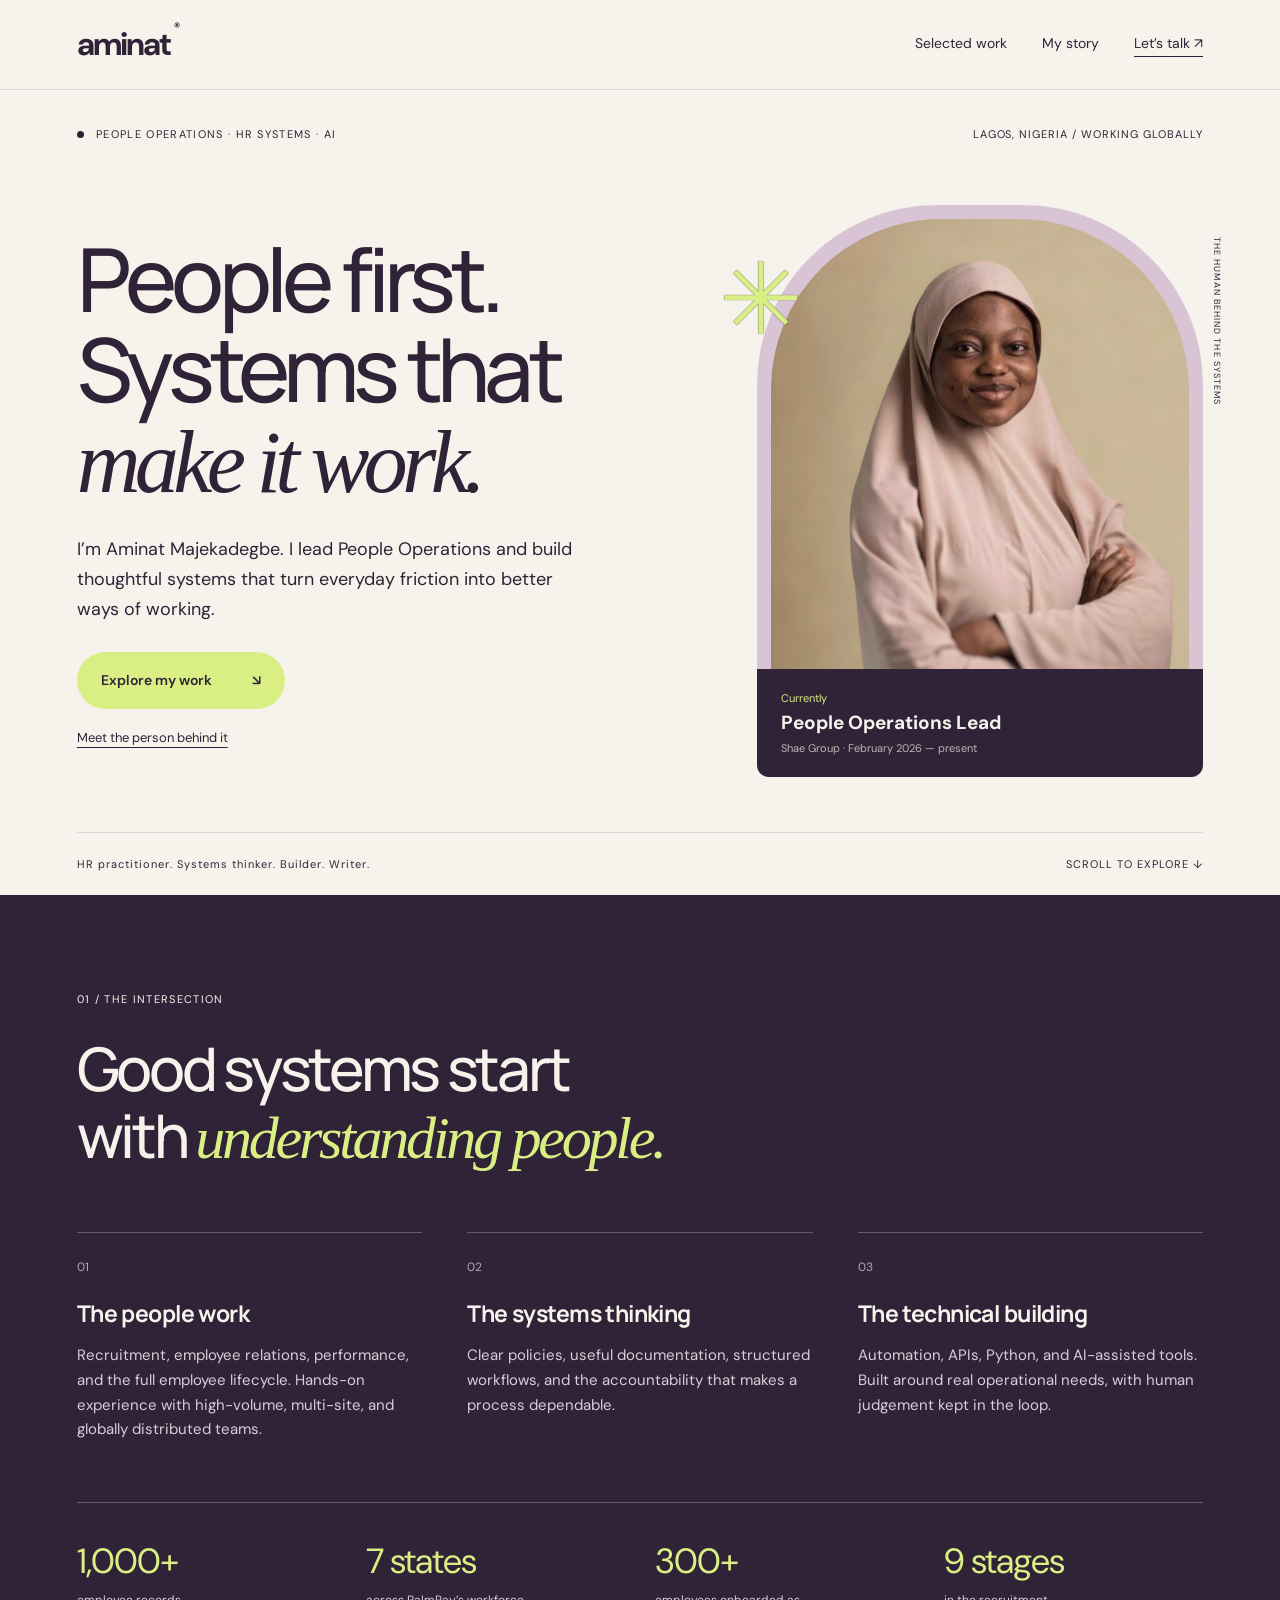
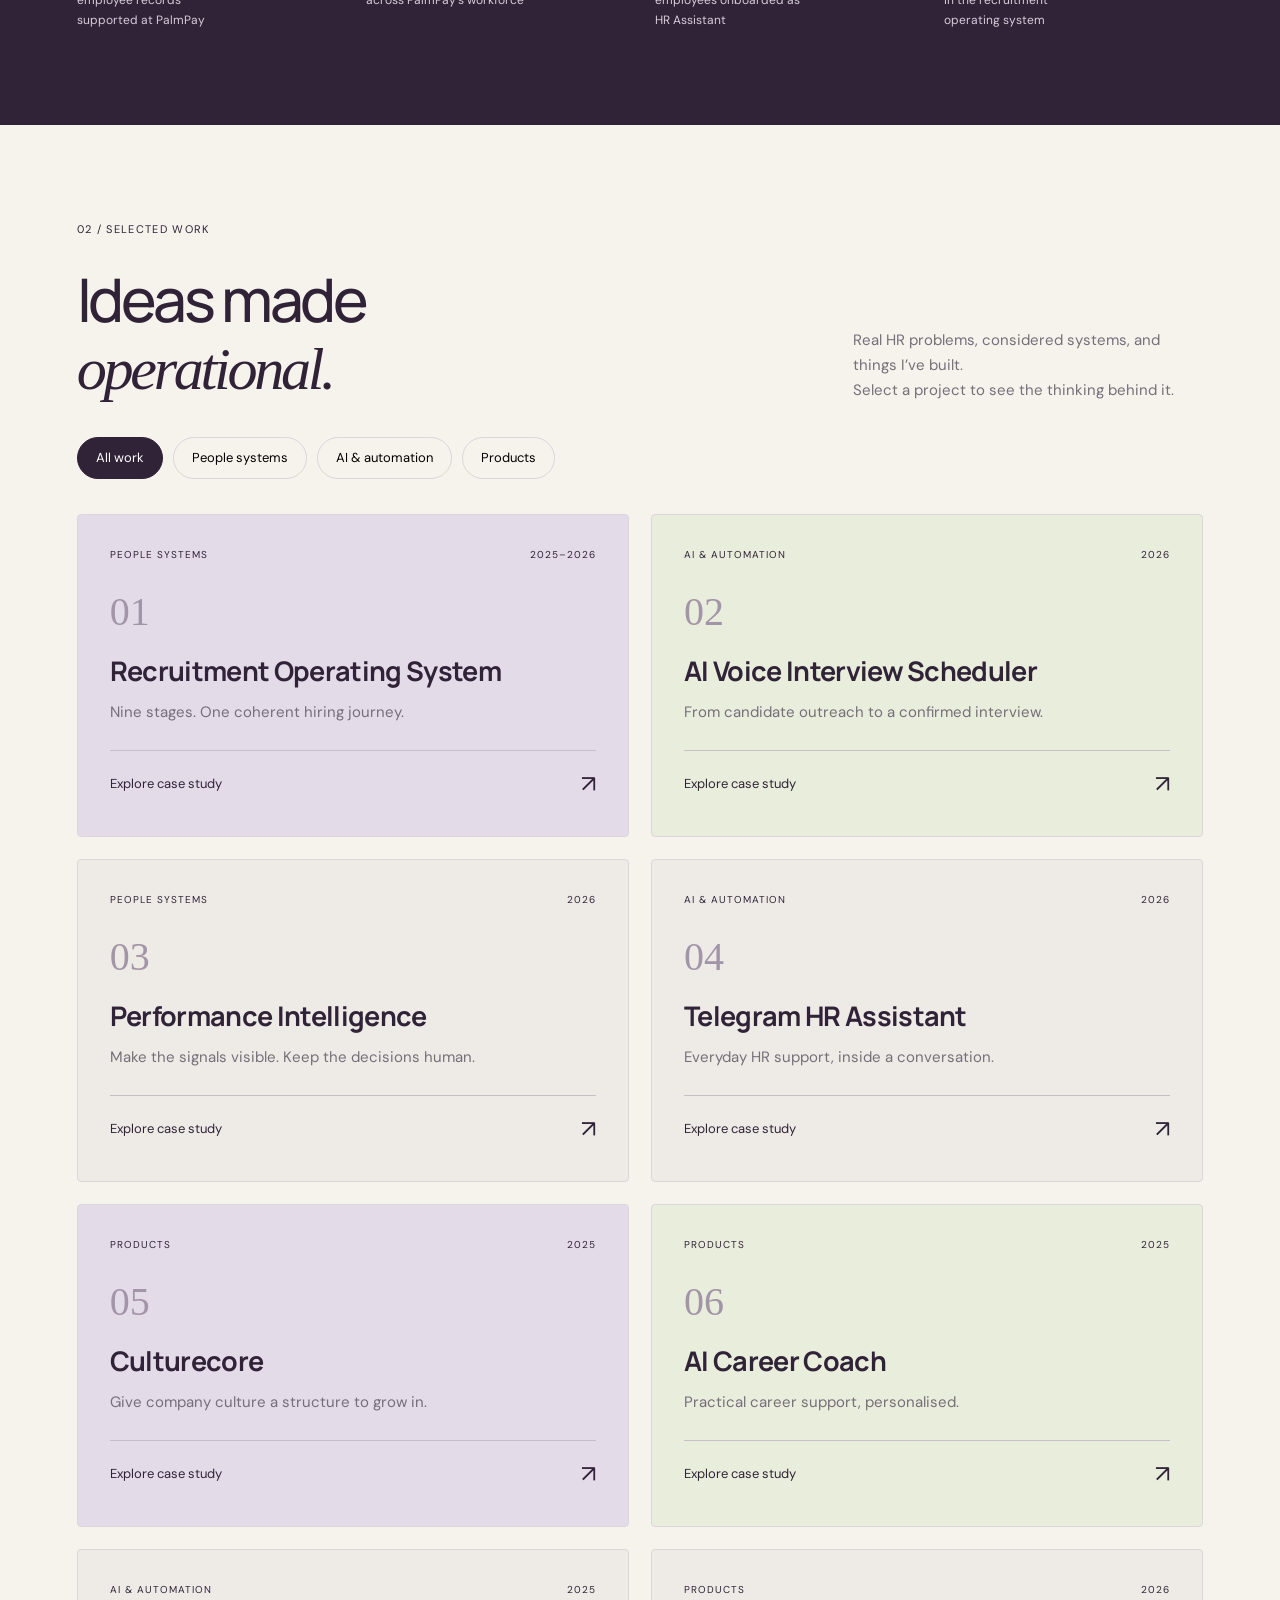
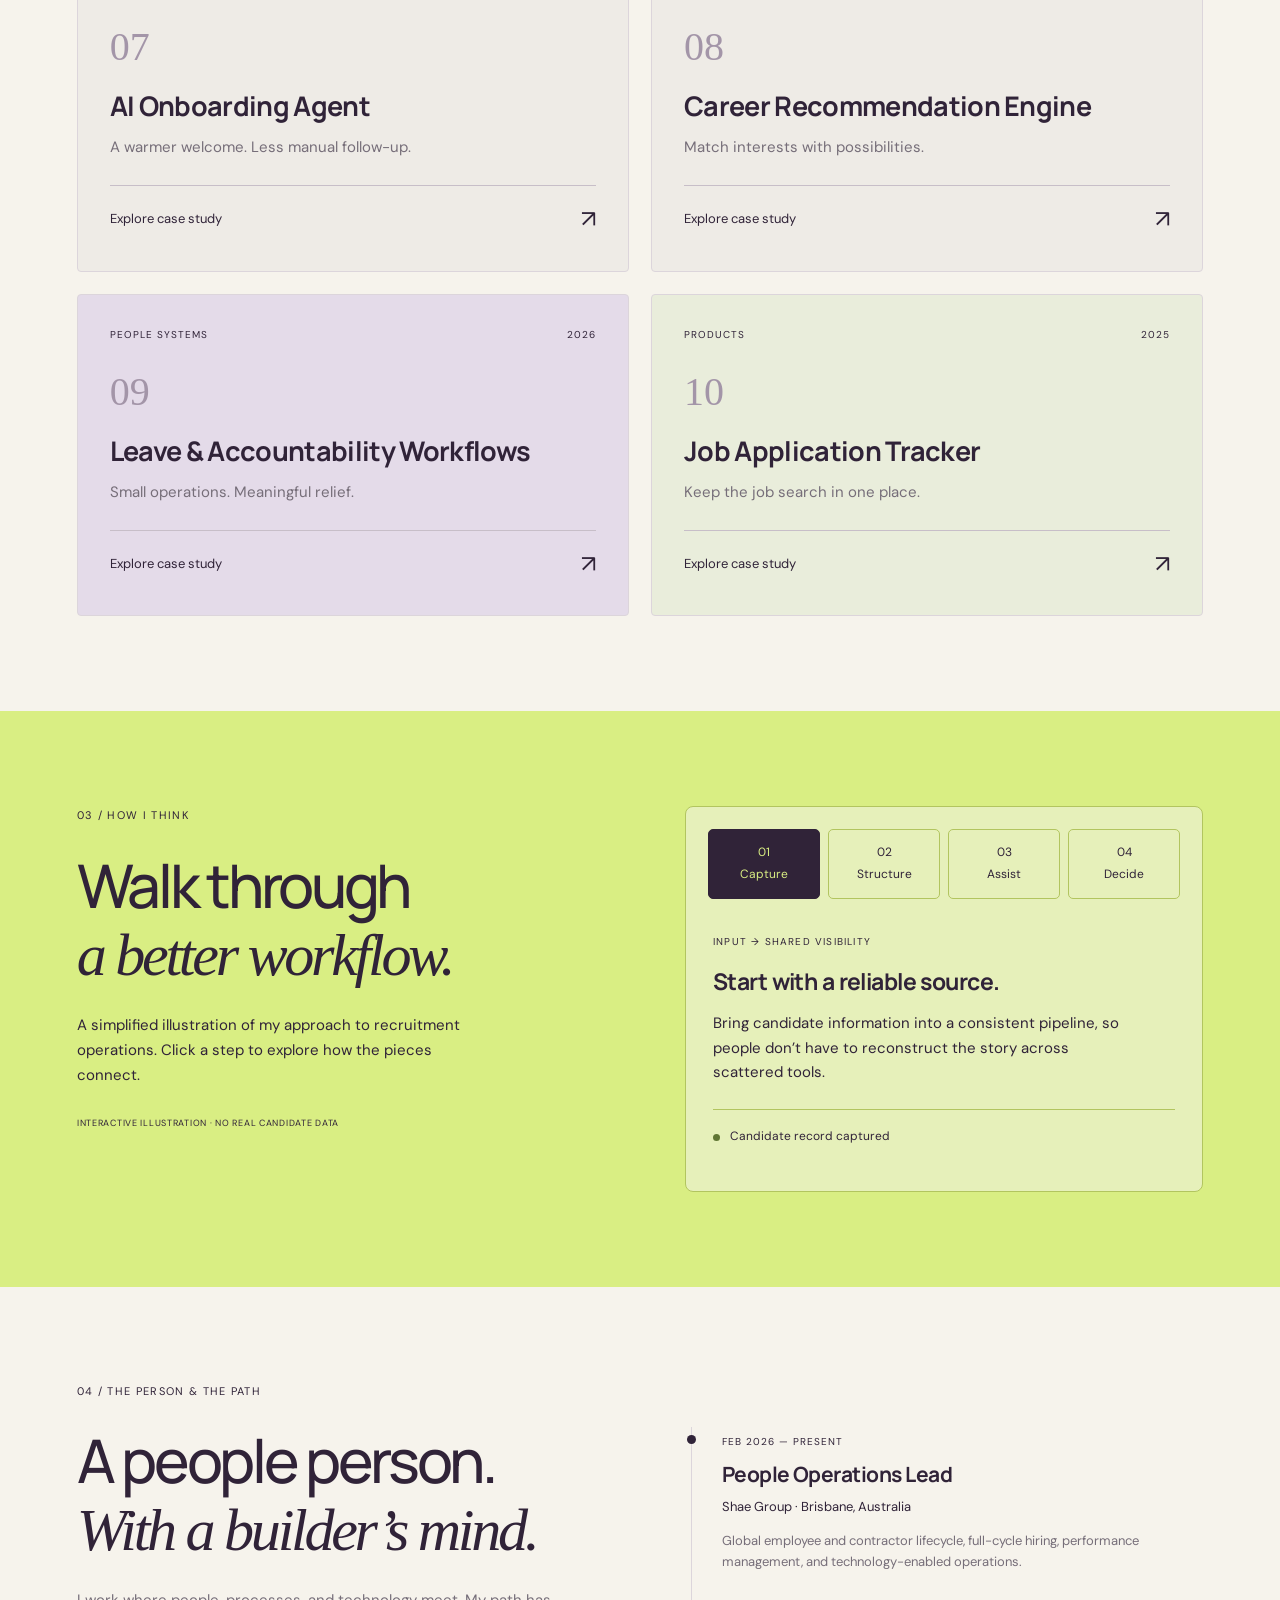
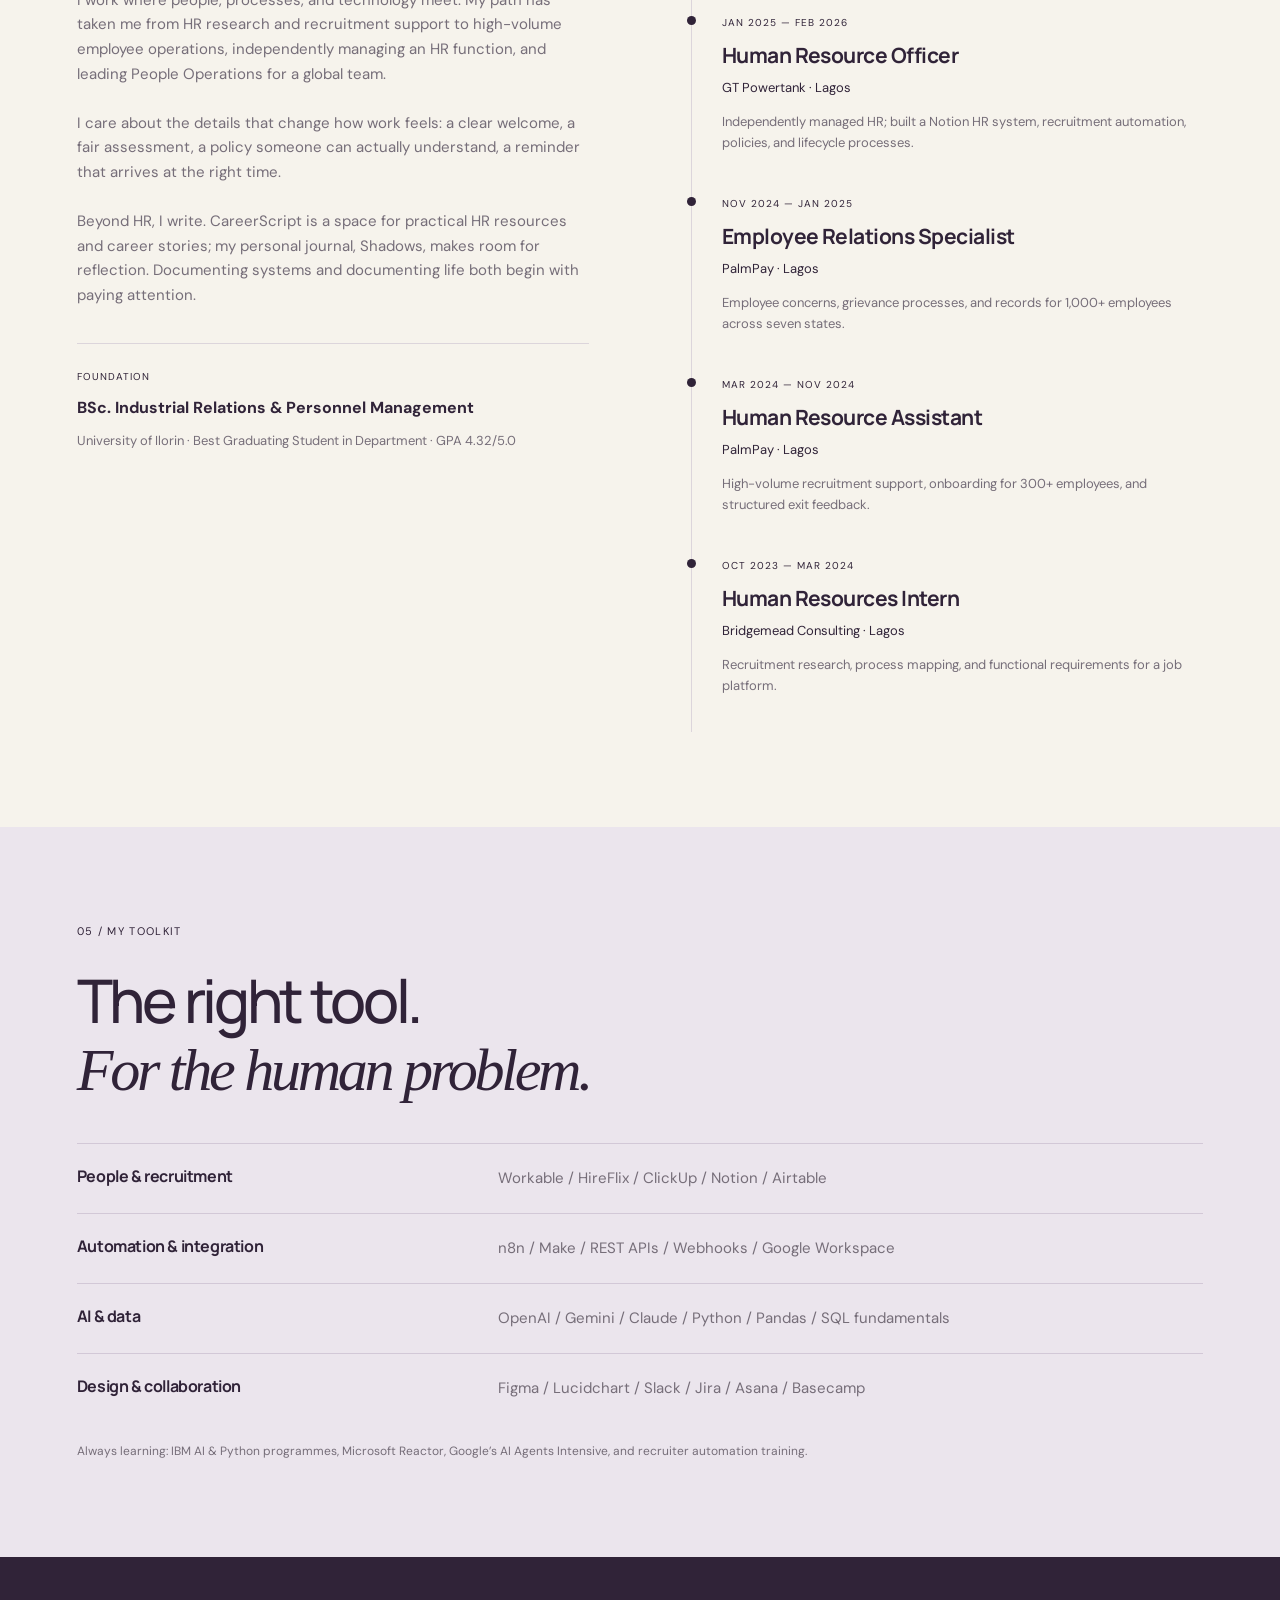
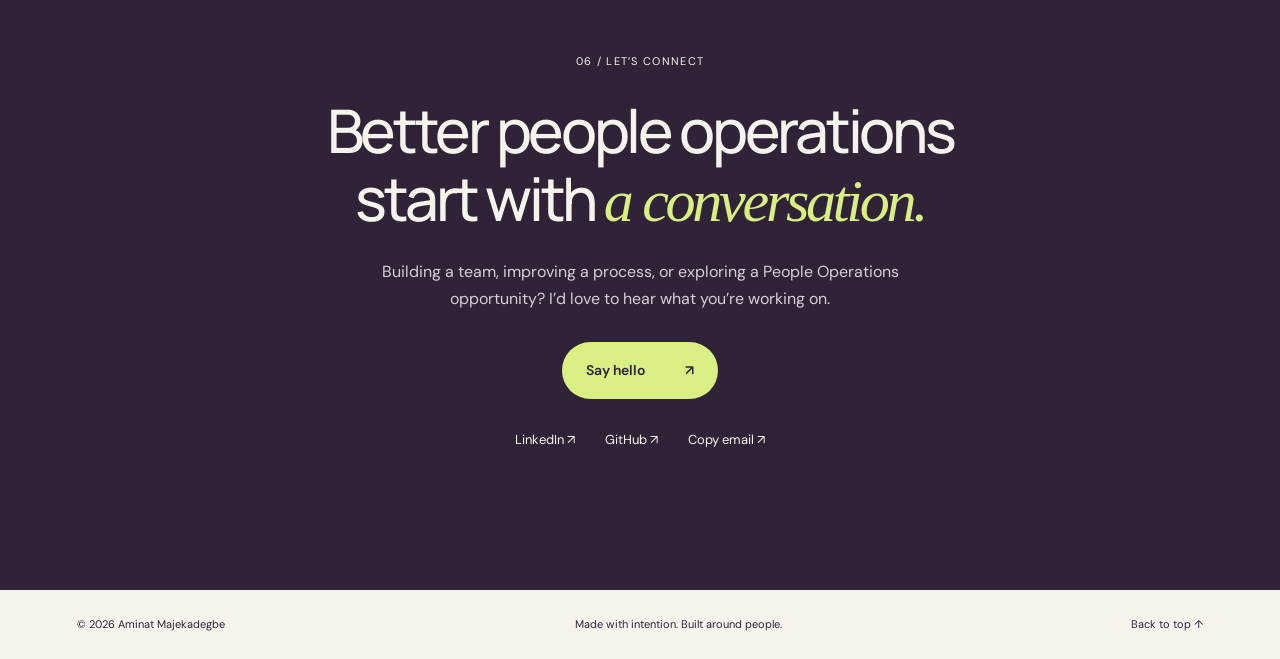
==== index.html @ ff34b88b "Build interactive People Operations portfolio from current CV" ====
<!doctype html>
<html lang="en"><head><meta charset="utf-8"><meta name="viewport" content="width=device-width,initial-scale=1"><title>Aminat Majekadegbe — People, systems & possibility</title><meta name="description" content="People Operations Lead and HR systems builder. Explore Aminat Majekadegbe’s recruitment, automation, performance, and AI projects."><meta name="theme-color" content="#302338"><link rel="icon" href="assets/favicon.svg" type="image/svg+xml"><link rel="stylesheet" href="style.css"><script src="app.js" defer></script></head>
<body><a class="skip" href="#main">Skip to content</a><header><a class="wordmark" href="#">aminat<span>®</span></a><nav aria-label="Main navigation"><a href="#work">Selected work</a><a href="#about">My story</a><a href="#contact">Let’s talk <span>↗</span></a></nav><button class="menu" aria-label="Toggle navigation" aria-expanded="false">Menu +</button></header>
<main id="main"><section class="hero"><div class="hero-top"><span class="eyebrow"><i></i> PEOPLE OPERATIONS · HR SYSTEMS · AI</span><span class="issue">LAGOS, NIGERIA / WORKING GLOBALLY</span></div><div class="hero-grid"><div><h1>People first.<br>Systems that<br><em>make it work.</em></h1><p class="intro">I’m Aminat Majekadegbe. I lead People Operations and build thoughtful systems that turn everyday friction into better ways of working.</p><a class="button lime" href="#work">Explore my work <span>↘</span></a><a class="textlink" href="#about">Meet the person behind it</a></div><div class="portrait-wrap"><div class="portrait-label">THE HUMAN BEHIND THE SYSTEMS</div><img class="portrait" src="assets/headshot.jpg" alt="Aminat Majekadegbe" width="540" height="640"><div class="portrait-note"><span>Currently</span><strong>People Operations Lead</strong><small>Shae Group · February 2026 — present</small></div><span class="asterisk" aria-hidden="true">✳</span></div></div><div class="hero-bottom"><span>HR practitioner. Systems thinker. Builder. Writer.</span><a href="#intersection">SCROLL TO EXPLORE ↓</a></div></section>
<section class="intersection" id="intersection"><div class="section-label">01 / THE INTERSECTION</div><h2>Good systems start<br>with <em>understanding people.</em></h2><div class="three"><article><span>01</span><h3>The people work</h3><p>Recruitment, employee relations, performance, and the full employee lifecycle. Hands-on experience with high-volume, multi-site, and globally distributed teams.</p></article><article><span>02</span><h3>The systems thinking</h3><p>Clear policies, useful documentation, structured workflows, and the accountability that makes a process dependable.</p></article><article><span>03</span><h3>The technical building</h3><p>Automation, APIs, Python, and AI-assisted tools. Built around real operational needs, with human judgement kept in the loop.</p></article></div><div class="proof"><div><strong>1,000+</strong><span>employee records supported at PalmPay</span></div><div><strong>7 states</strong><span>across PalmPay’s workforce</span></div><div><strong>300+</strong><span>employees onboarded as HR Assistant</span></div><div><strong>9 stages</strong><span>in the recruitment operating system</span></div></div></section>
<section id="work" class="work"><div class="section-label">02 / SELECTED WORK</div><div class="section-heading"><h2>Ideas made<br><em>operational.</em></h2><p>Real HR problems, considered systems, and things I’ve built.<br>Select a project to see the thinking behind it.</p></div><div class="filters" role="group" aria-label="Filter projects"><button aria-pressed="true" data-filter="All">All work</button><button aria-pressed="false" data-filter="People systems">People systems</button><button aria-pressed="false" data-filter="AI & automation">AI & automation</button><button aria-pressed="false" data-filter="Products">Products</button></div><p id="result-count" class="sr-only" aria-live="polite"></p><div id="projects" class="projects"></div></section>
<section class="lab" id="lab"><div><div class="section-label">03 / HOW I THINK</div><h2>Walk through<br><em>a better workflow.</em></h2><p>A simplified illustration of my approach to recruitment operations. Click a step to explore how the pieces connect.</p><span class="lab-note">INTERACTIVE ILLUSTRATION · NO REAL CANDIDATE DATA</span></div><div class="workflow"><div class="steps" role="group" aria-label="Explore workflow stages"><button aria-pressed="true" data-step="0">01<br>Capture</button><button aria-pressed="false" data-step="1">02<br>Structure</button><button aria-pressed="false" data-step="2">03<br>Assist</button><button aria-pressed="false" data-step="3">04<br>Decide</button></div><div class="step-detail" aria-live="polite"><span id="step-tag">INPUT → SHARED VISIBILITY</span><h3 id="step-title">Start with a reliable source.</h3><p id="step-copy">Bring candidate information into a consistent pipeline, so people don’t have to reconstruct the story across scattered tools.</p><div class="signal"><i></i><span id="step-signal">Candidate record captured</span></div></div></div></section>
<section id="about" class="about"><div class="section-label">04 / THE PERSON & THE PATH</div><div class="about-grid"><div><h2>A people person.<br><em>With a builder’s mind.</em></h2><p>I work where people, processes, and technology meet. My path has taken me from HR research and recruitment support to high-volume employee operations, independently managing an HR function, and leading People Operations for a global team.</p><p>I care about the details that change how work feels: a clear welcome, a fair assessment, a policy someone can actually understand, a reminder that arrives at the right time.</p><p>Beyond HR, I write. CareerScript is a space for practical HR resources and career stories; my personal journal, Shadows, makes room for reflection. Documenting systems and documenting life both begin with paying attention.</p><div class="education"><span>FOUNDATION</span><strong>BSc. Industrial Relations & Personnel Management</strong><p>University of Ilorin · Best Graduating Student in Department · GPA 4.32/5.0</p></div></div><div class="timeline"><article><time>FEB 2026 — PRESENT</time><h3>People Operations Lead</h3><span>Shae Group · Brisbane, Australia</span><p>Global employee and contractor lifecycle, full-cycle hiring, performance management, and technology-enabled operations.</p></article><article><time>JAN 2025 — FEB 2026</time><h3>Human Resource Officer</h3><span>GT Powertank · Lagos</span><p>Independently managed HR; built a Notion HR system, recruitment automation, policies, and lifecycle processes.</p></article><article><time>NOV 2024 — JAN 2025</time><h3>Employee Relations Specialist</h3><span>PalmPay · Lagos</span><p>Employee concerns, grievance processes, and records for 1,000+ employees across seven states.</p></article><article><time>MAR 2024 — NOV 2024</time><h3>Human Resource Assistant</h3><span>PalmPay · Lagos</span><p>High-volume recruitment support, onboarding for 300+ employees, and structured exit feedback.</p></article><article><time>OCT 2023 — MAR 2024</time><h3>Human Resources Intern</h3><span>Bridgemead Consulting · Lagos</span><p>Recruitment research, process mapping, and functional requirements for a job platform.</p></article></div></div></section>
<section class="toolkit"><div class="section-label">05 / MY TOOLKIT</div><h2>The right tool.<br><em>For the human problem.</em></h2><div class="toolrows"><div><h3>People & recruitment</h3><p>Workable / HireFlix / ClickUp / Notion / Airtable</p></div><div><h3>Automation & integration</h3><p>n8n / Make / REST APIs / Webhooks / Google Workspace</p></div><div><h3>AI & data</h3><p>OpenAI / Gemini / Claude / Python / Pandas / SQL fundamentals</p></div><div><h3>Design & collaboration</h3><p>Figma / Lucidchart / Slack / Jira / Asana / Basecamp</p></div></div><p class="learning">Always learning: IBM AI & Python programmes, Microsoft Reactor, Google’s AI Agents Intensive, and recruiter automation training.</p></section>
<section id="contact" class="contact"><div class="section-label">06 / LET’S CONNECT</div><h2>Better people operations<br>start with <em>a conversation.</em></h2><p>Building a team, improving a process, or exploring a People Operations opportunity? I’d love to hear what you’re working on.</p><a class="button lime" href="mailto:majekadegbeaminat85@gmail.com">Say hello <span>↗</span></a><div class="contact-links"><a href="https://www.linkedin.com/in/aminat-majekadegbe/" target="_blank" rel="noopener noreferrer">LinkedIn ↗</a><a href="https://github.com/ThegalDev" target="_blank" rel="noopener noreferrer">GitHub ↗</a><button id="copy-email">Copy email ↗</button></div><p id="copy-status" aria-live="polite"></p></section></main><footer><span>© <span id="year">2026</span> Aminat Majekadegbe</span><span>Made with intention. Built around people.</span><a href="#">Back to top ↑</a></footer>
<dialog id="project-dialog" aria-labelledby="dialog-title"><button class="close" aria-label="Close project details">Close ×</button><span id="dialog-meta" class="eyebrow"></span><h2 id="dialog-title"></h2><p id="dialog-headline" class="dialog-headline"></p><h3>The system</h3><p id="dialog-system"></p><h3>What it enables</h3><p id="dialog-impact"></p><div id="dialog-stack" class="stack"></div><a id="dialog-link" class="button lime" target="_blank" rel="noopener noreferrer">Explore project ↗</a><p id="dialog-private" class="private-note">A professional system described here as a case study. Internal workflows and employee data are not shared publicly.</p></dialog></body></html>
---- style.css ----
@import url('https://fonts.googleapis.com/css2?family=DM+Sans:wght@400;500;600;700&family=Manrope:wght@400;500;600;700;800&display=swap');
:root{--ink:#302338;--paper:#f6f3ec;--lime:#d9ee83;--muted:#766e79;--line:#dcd5db}*{box-sizing:border-box}html{scroll-behavior:smooth;scroll-padding-top:90px}body{margin:0;background:var(--paper);color:var(--ink);font:16px/1.65 'DM Sans',Arial,sans-serif}a{color:inherit;text-decoration:none}button{font:inherit;cursor:pointer}button,a{-webkit-tap-highlight-color:transparent}button:focus-visible,a:focus-visible{outline:3px solid #9a60c5;outline-offset:5px}h1,h2,h3,p{margin:0}h1,h2,h3{font-family:'Manrope',Arial,sans-serif}h1{font-size:clamp(56px,6.9vw,108px);line-height:1.02;letter-spacing:-.065em;font-weight:500}h2{font-size:clamp(38px,4.7vw,70px);line-height:1.12;letter-spacing:-.055em;font-weight:500}h3{font-size:23px;line-height:1.3;letter-spacing:-.025em}em{font-family:Georgia,serif;font-weight:400}header{height:90px;padding:0 6%;display:flex;align-items:center;justify-content:space-between;border-bottom:1px solid var(--line);background:var(--paper);position:sticky;top:0;z-index:10}nav{display:flex;gap:35px;font-size:14px}nav a:last-child{border-bottom:1px solid var(--ink)}.wordmark{font-size:32px;letter-spacing:-2px;font-weight:700}.wordmark span{font-size:12px;vertical-align:top;letter-spacing:0;margin-left:4px}.menu{display:none}.hero{padding:35px 6% 0}.hero-top,.hero-bottom{display:flex;justify-content:space-between;gap:20px;font-size:11px;letter-spacing:.09em}.eyebrow{font-size:11px;letter-spacing:.12em}.eyebrow i{display:inline-block;width:7px;height:7px;background:var(--ink);border-radius:50%;margin-right:8px}.hero-grid{display:grid;grid-template-columns:1.35fr 1fr;gap:7%;align-items:center;padding:62px 0 55px}.intro{max-width:510px;font-size:18px;margin:28px 0}.button{display:inline-flex;align-items:center;justify-content:space-between;gap:40px;padding:16px 23px;border-radius:100px;font-size:14px;font-weight:600;border:1px solid transparent}.lime{background:var(--lime);color:var(--ink)}.button:hover{background:#c8dd72;transform:translateY(-2px)}.textlink{display:block;margin-top:18px;font-size:13px;text-decoration:underline;text-underline-offset:5px}.portrait-wrap{position:relative;max-width:450px;margin:auto;width:100%;background:#d8c4d4;border-radius:180px 180px 12px 12px;padding:14px 14px 0}.portrait{display:block;width:100%;height:450px;object-fit:cover;object-position:center 30%;border-radius:170px 170px 0 0;filter:saturate(.8)}.portrait-label{position:absolute;top:32px;right:-21px;writing-mode:vertical-rl;font-size:9px;letter-spacing:.12em}.portrait-note{background:var(--ink);color:var(--paper);margin:0 -14px;padding:20px 24px;border-radius:0 0 12px 12px;display:flex;flex-direction:column}.portrait-note span{font-size:11px;color:var(--lime)}.portrait-note strong{font-size:19px}.portrait-note small{font-size:11px;opacity:.7}.asterisk{position:absolute;left:-38px;top:45px;font-size:100px;line-height:1;color:var(--lime);text-shadow:0 0 1px var(--ink)}.hero-bottom{padding:22px 0;border-top:1px solid var(--line)}section:not(.hero){padding:95px 6%}.section-label{font-size:11px;letter-spacing:.12em;margin-bottom:27px}.intersection{background:var(--ink);color:var(--paper)}.intersection h2 em{color:var(--lime)}.three{display:grid;grid-template-columns:repeat(3,1fr);gap:45px;margin-top:60px}.three article{border-top:1px solid #68576f;padding-top:20px}.three article>span{color:#b7a1c1;font-size:12px}.three h3{margin:20px 0 14px}.three p{font-size:15px;color:#d6ced9}.proof{margin-top:60px;display:grid;grid-template-columns:repeat(4,1fr);border-top:1px solid #68576f;padding-top:30px;gap:30px}.proof strong{display:block;font-size:35px;font-weight:400;color:var(--lime);letter-spacing:-.03em}.proof span{display:block;font-size:12px;max-width:160px;color:#d6ced9}.section-heading{display:flex;justify-content:space-between;align-items:end;gap:30px}.section-heading p{max-width:350px;font-size:15px;color:var(--muted)}.filters{display:flex;flex-wrap:wrap;gap:10px;margin:35px 0}.filters button{border:1px solid var(--line);border-radius:30px;padding:9px 18px;background:transparent;font-size:13px}.filters button[aria-pressed=true]{background:var(--ink);border-color:var(--ink);color:white}.projects{display:grid;grid-template-columns:repeat(2,1fr);gap:22px}.project{padding:32px;border:1px solid var(--line);border-radius:4px;display:flex;flex-direction:column;min-height:300px;background:#eeebe6;transition:transform .2s,background .2s}.project:hover{transform:translateY(-4px);background:#e7e1e8}.project:nth-child(4n+1){background:#e4dbe9}.project:nth-child(4n+2){background:#e9eddb}.project-meta{display:flex;justify-content:space-between;font-size:10px;text-transform:uppercase;letter-spacing:.1em}.project-number{font-family:Georgia,serif;font-size:40px;color:#a395a8;margin:16px 0 8px}.project h3{font-size:27px}.project p{font-size:15px;color:var(--muted);margin-top:12px;max-width:380px}.project button{margin-top:25px;padding:13px 0 0;border:0;border-top:1px solid #c7bec8;background:transparent;text-align:left;font-size:13px;display:flex;justify-content:space-between;align-items:center;color:var(--ink)}.project button span{font-size:24px}.lab{background:var(--lime);display:grid;grid-template-columns:1fr 1fr;gap:8%}.lab p{max-width:420px;margin-top:25px;font-size:15px}.lab-note{display:block;font-size:9px;letter-spacing:.08em;margin-top:28px}.workflow{align-self:center;border:1px solid #b2c55f;border-radius:8px;padding:22px;background:#e6f0ba}.steps{display:grid;grid-template-columns:repeat(4,1fr);gap:8px}.steps button{background:transparent;border:1px solid #b2c55f;border-radius:5px;padding:12px 2px;font-size:12px;line-height:1.8;color:var(--ink)}.steps button[aria-pressed=true]{background:var(--ink);color:var(--lime);border-color:var(--ink)}.step-detail{padding:28px 5px 5px;min-height:270px}.step-detail>span{font-size:10px;letter-spacing:.12em}.step-detail h3{margin:14px 0}.step-detail p{margin:0}.signal{display:flex;align-items:center;gap:10px;border-top:1px solid #b2c55f;padding-top:17px;margin-top:24px;font-size:12px}.signal i{width:7px;height:7px;border-radius:50%;background:#607633}.about-grid{display:grid;grid-template-columns:1fr 1fr;gap:9%}.about-grid p{margin-top:24px;color:var(--muted);font-size:15px}.education{border-top:1px solid var(--line);margin-top:35px;padding-top:25px}.education>span{display:block;font-size:10px;letter-spacing:.1em}.education strong{display:block;margin-top:10px;font-size:16px}.education p{font-size:13px;margin-top:8px}.timeline{border-left:1px solid var(--line);padding-left:30px}.timeline article{position:relative;padding-bottom:35px}.timeline article:before{content:'';position:absolute;left:-35px;top:8px;width:9px;height:9px;border-radius:50%;background:var(--ink)}.timeline time{font-size:10px;letter-spacing:.1em}.timeline h3{margin:8px 0 5px;font-size:21px}.timeline article>span{font-size:13px}.timeline p{margin-top:10px;font-size:13px}.toolkit{background:#ebe5ed}.toolrows{margin-top:40px}.toolrows>div{display:grid;grid-template-columns:1fr 1.8fr;border-top:1px solid #d2c8d7;padding:22px 0;gap:30px}.toolrows h3{font-size:16px}.toolrows p{font-size:15px;color:var(--muted)}.learning{font-size:12px;margin-top:20px;color:var(--muted)}.contact{background:var(--ink);color:var(--paper);text-align:center}.contact em{color:var(--lime)}.contact>p{max-width:560px;margin:25px auto 30px;color:#d6ced9}.contact-links{display:flex;justify-content:center;gap:30px;margin-top:30px;font-size:13px}.contact-links button{color:inherit;background:transparent;border:0;font-size:13px;padding:0}.contact #copy-status{font-size:12px;min-height:20px;margin-bottom:0}footer{padding:25px 6%;display:flex;justify-content:space-between;gap:20px;font-size:11px}dialog{width:min(680px,calc(100% - 32px));max-height:85vh;background:var(--paper);color:var(--ink);border:0;border-radius:12px;padding:50px}dialog::backdrop{background:#24192ddd;backdrop-filter:blur(5px)}.close{display:block;margin:0 0 25px auto;border:0;border-bottom:1px solid var(--ink);background:transparent;font-size:13px;color:var(--ink)}dialog h2{font-size:38px;margin:18px 0}dialog h3{font-size:16px;margin-top:25px}dialog p{font-size:15px;color:var(--muted);margin-top:8px}.dialog-headline{font-size:20px!important;color:var(--ink)!important}.stack{font-size:12px;border-top:1px solid var(--line);padding-top:20px;margin:25px 0}.private-note{font-size:12px!important}.skip{position:fixed;top:-100px;background:white;padding:12px;z-index:100}.skip:focus{top:0}.sr-only{position:absolute;width:1px;height:1px;overflow:hidden;clip:rect(0,0,0,0)}
@media(max-width:900px){h1{font-size:66px}.hero-grid{gap:5%}.portrait{height:360px}.issue{display:none}.three{gap:25px}.proof strong{font-size:28px}.section-heading p{max-width:250px}.about-grid{gap:6%}.lab{gap:5%}}
@media(max-width:640px){header{height:72px}.wordmark{font-size:28px}.menu{display:block;border:0;background:none;font-size:13px;color:var(--ink)}nav{display:none;position:absolute;top:72px;left:0;right:0;background:var(--paper);padding:25px 6%;border-bottom:1px solid var(--line)}nav.open{display:flex;flex-direction:column;gap:18px}nav a:last-child{border:0}.hero{padding-top:25px}.hero-grid{grid-template-columns:1fr;padding-top:40px;gap:45px}h1{font-size:clamp(48px,12vw,74px)}.intro{font-size:16px}.portrait-wrap{max-width:320px}.portrait{height:350px}.asterisk{font-size:80px;left:-24px}.hero-bottom{font-size:9px}.hero-bottom>span{max-width:170px}section:not(.hero){padding:65px 6%}.three{grid-template-columns:1fr;gap:30px;margin-top:40px}.three h3{margin-top:10px}.proof{grid-template-columns:1fr 1fr;gap:25px;margin-top:40px}.section-heading{display:block}.section-heading p{margin-top:24px;max-width:350px}.filters{gap:7px}.filters button{font-size:11px;padding:8px 13px}.projects{grid-template-columns:1fr}.project{min-height:280px;padding:25px}.lab,.about-grid{grid-template-columns:1fr;gap:40px}.timeline{margin-top:0}.toolrows>div{grid-template-columns:1fr;gap:12px}.contact-links{gap:25px}footer{flex-wrap:wrap}footer>span:nth-child(2){display:none}dialog{padding:28px}dialog h2{font-size:30px}html{scroll-padding-top:72px}}
@media(prefers-reduced-motion:reduce){html{scroll-behavior:auto}*{transition:none!important}}
[hidden]{display:none!important}
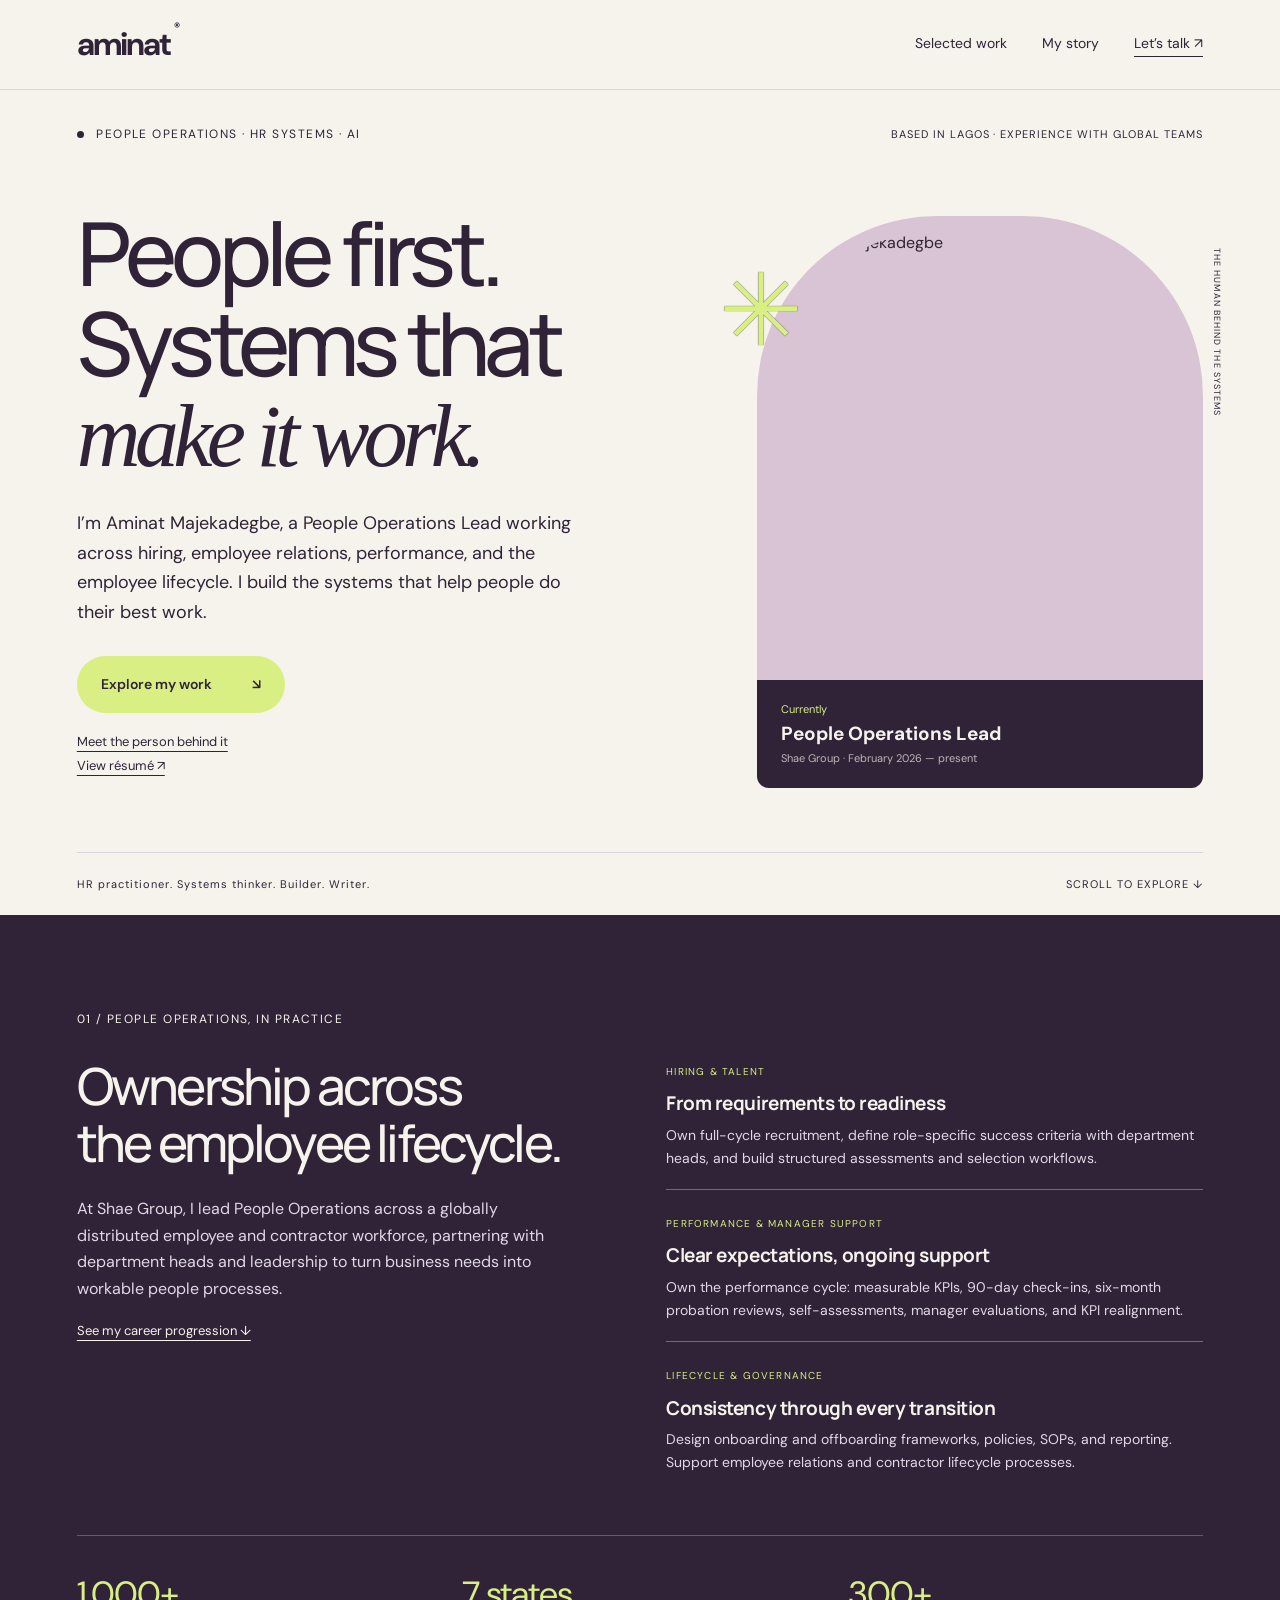
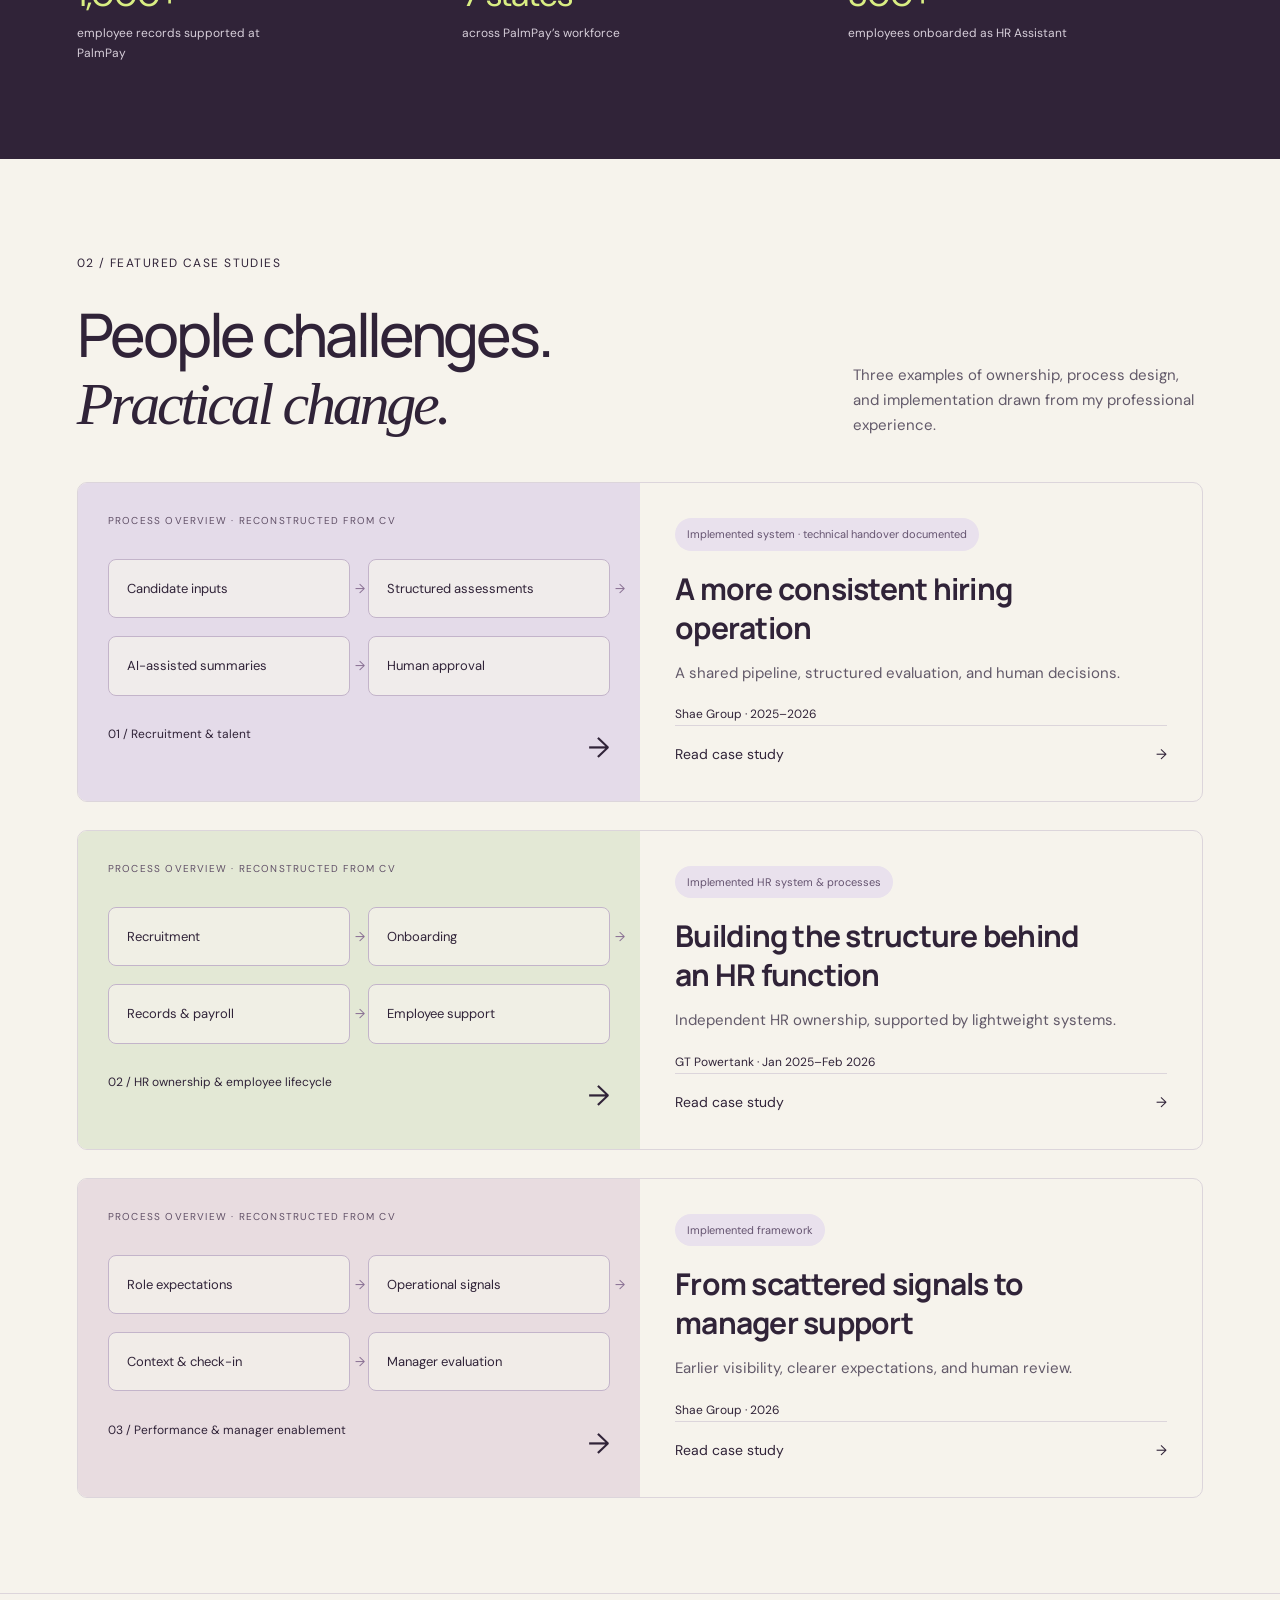
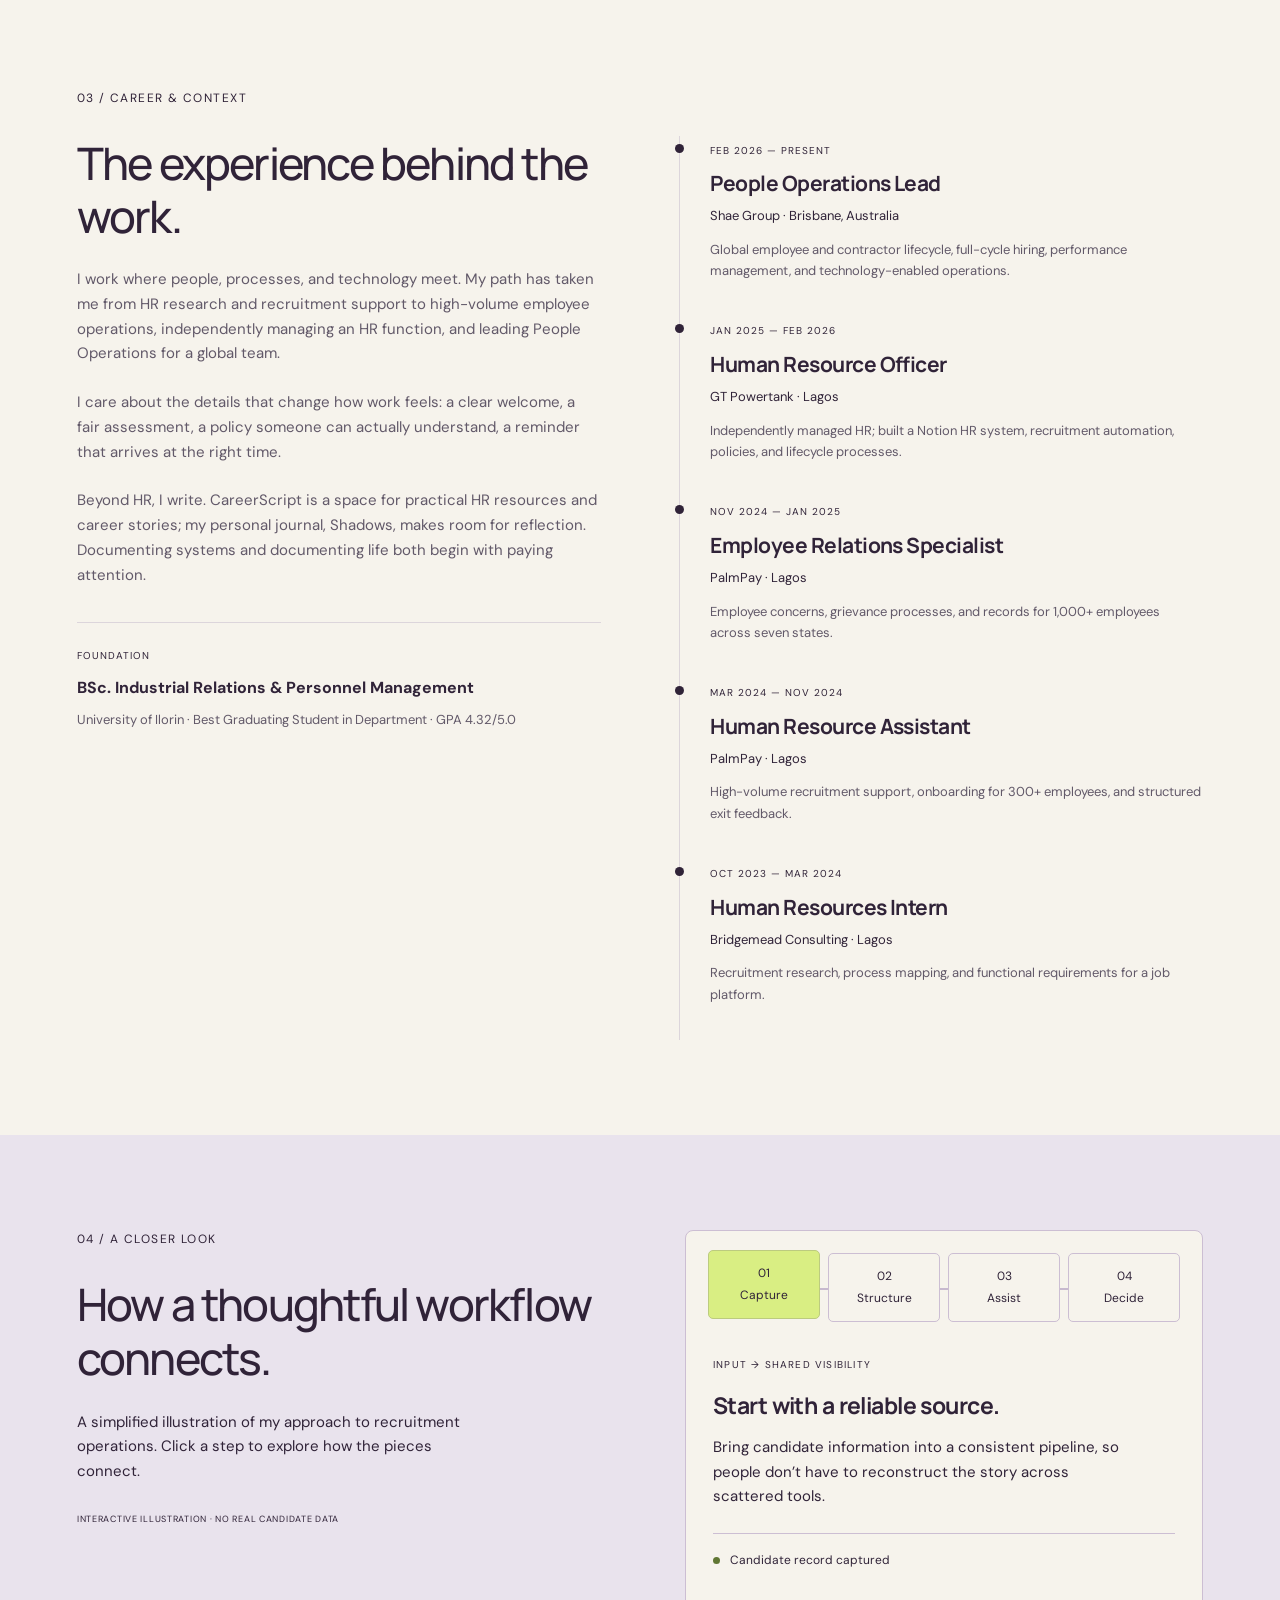
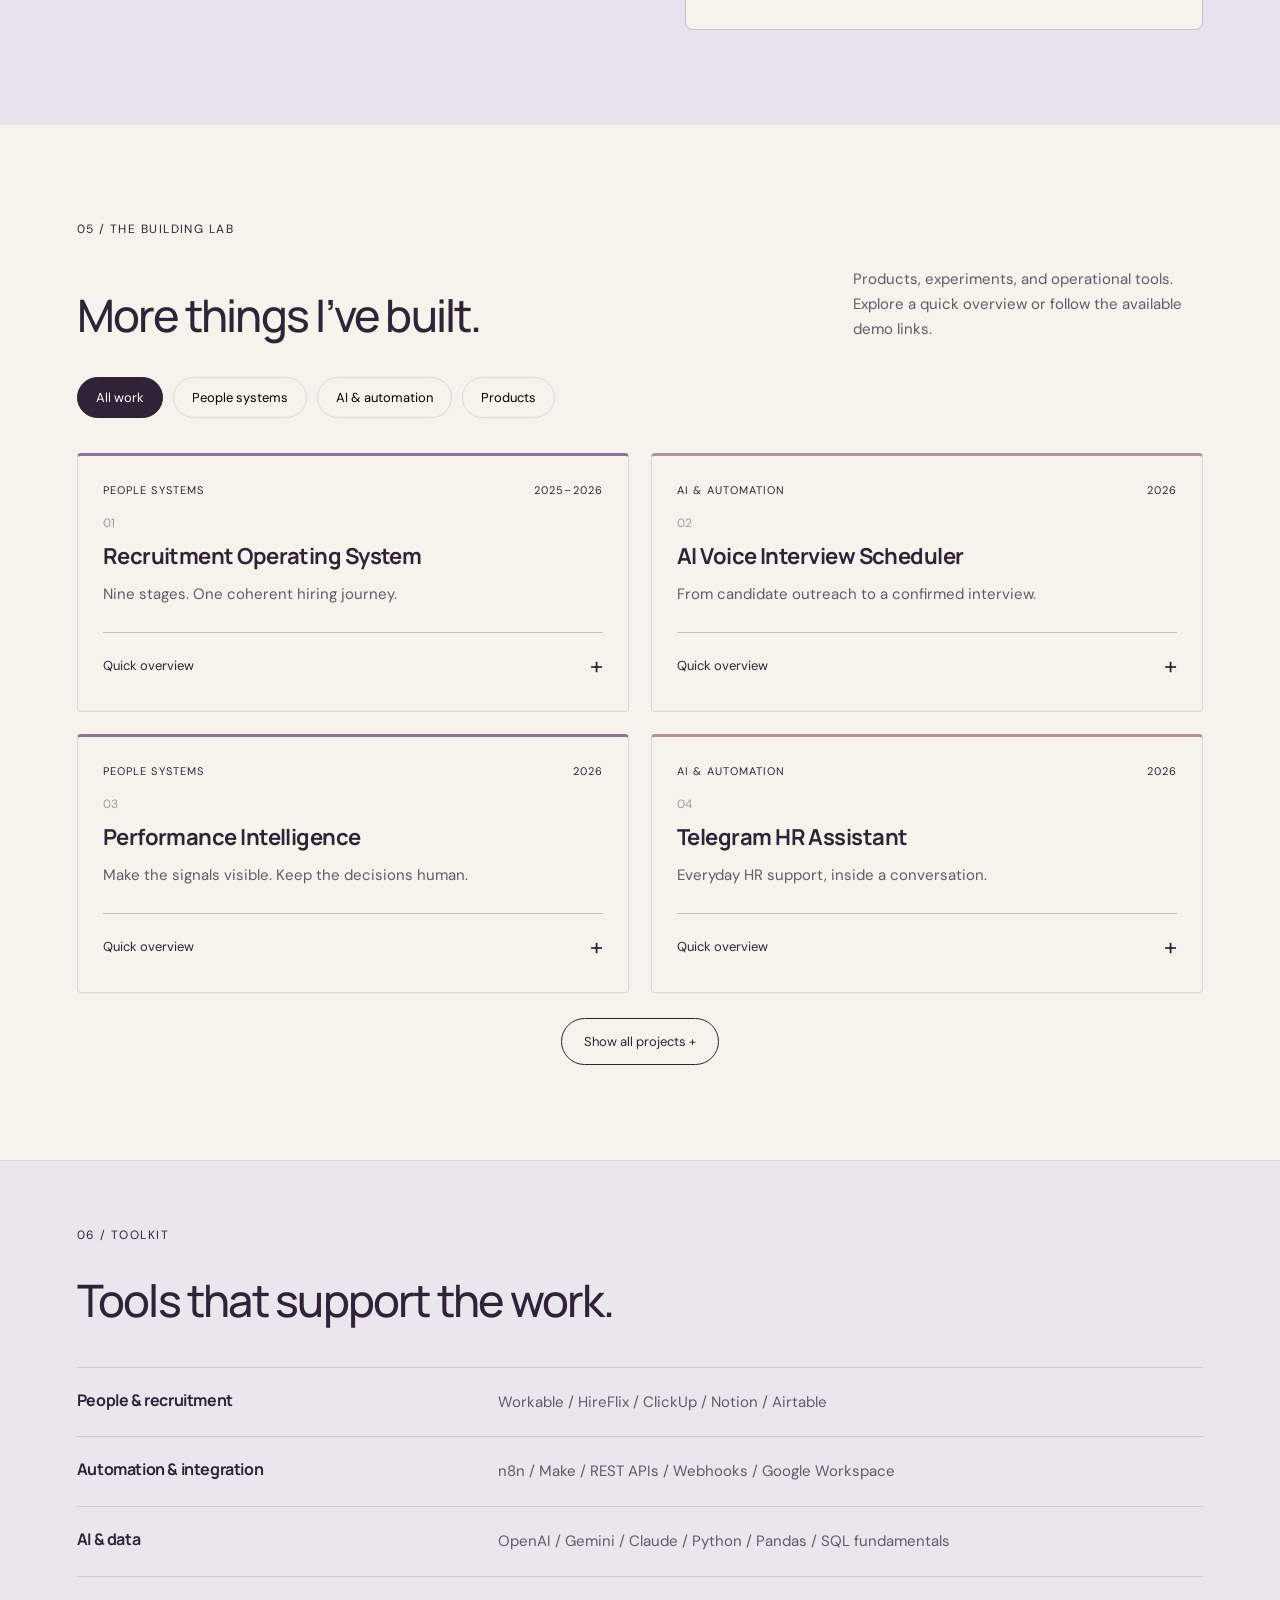
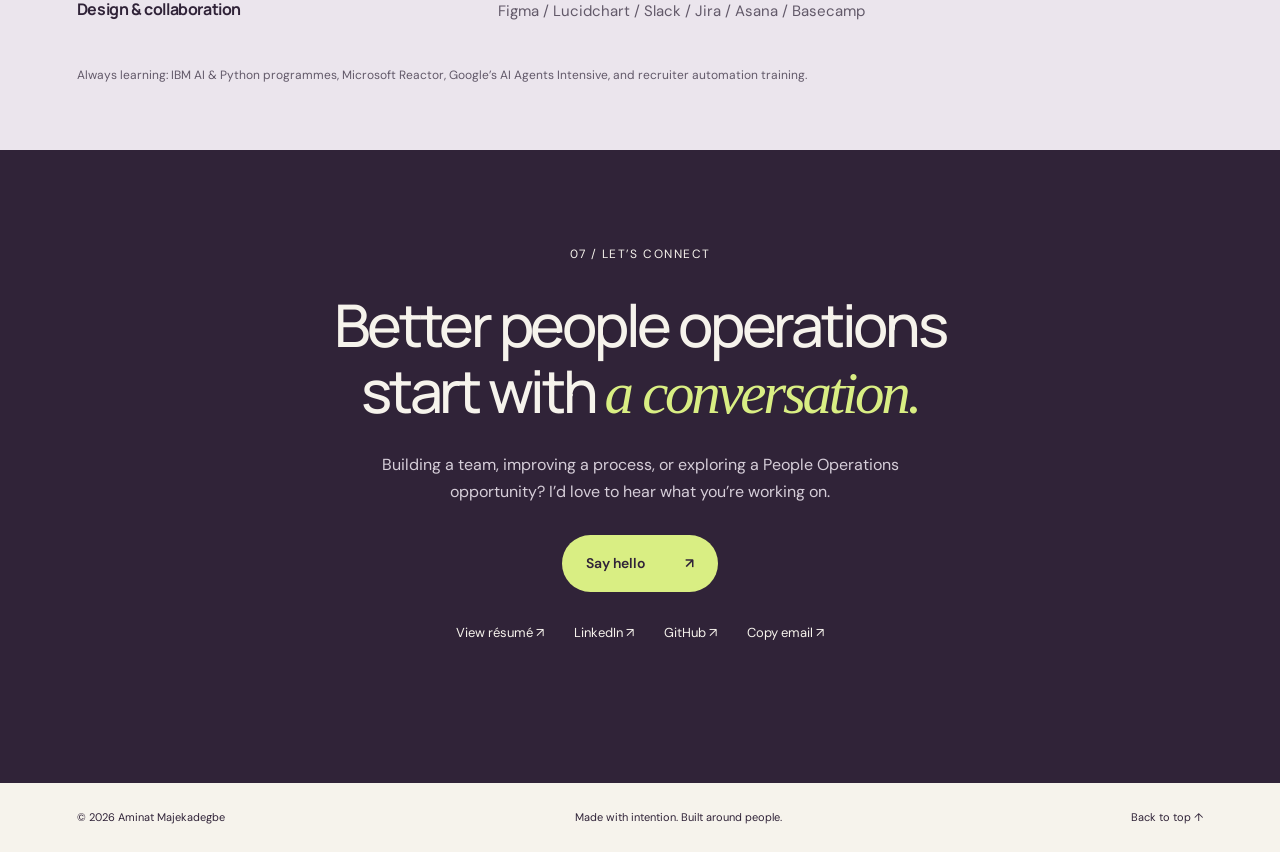
==== commit f3a4514f: "Prioritise People Operations leadership, case studies, visuals and résumé" ====
--- a/index.html
+++ b/index.html
@@ -1,11 +1,8 @@
-<!doctype html>
-<html lang="en"><head><meta charset="utf-8"><meta name="viewport" content="width=device-width,initial-scale=1"><title>Aminat Majekadegbe — People, systems & possibility</title><meta name="description" content="People Operations Lead and HR systems builder. Explore Aminat Majekadegbe’s recruitment, automation, performance, and AI projects."><meta name="theme-color" content="#302338"><link rel="icon" href="assets/favicon.svg" type="image/svg+xml"><link rel="stylesheet" href="style.css"><script src="app.js" defer></script></head>
-<body><a class="skip" href="#main">Skip to content</a><header><a class="wordmark" href="#">aminat<span>®</span></a><nav aria-label="Main navigation"><a href="#work">Selected work</a><a href="#about">My story</a><a href="#contact">Let’s talk <span>↗</span></a></nav><button class="menu" aria-label="Toggle navigation" aria-expanded="false">Menu +</button></header>
-<main id="main"><section class="hero"><div class="hero-top"><span class="eyebrow"><i></i> PEOPLE OPERATIONS · HR SYSTEMS · AI</span><span class="issue">LAGOS, NIGERIA / WORKING GLOBALLY</span></div><div class="hero-grid"><div><h1>People first.<br>Systems that<br><em>make it work.</em></h1><p class="intro">I’m Aminat Majekadegbe. I lead People Operations and build thoughtful systems that turn everyday friction into better ways of working.</p><a class="button lime" href="#work">Explore my work <span>↘</span></a><a class="textlink" href="#about">Meet the person behind it</a></div><div class="portrait-wrap"><div class="portrait-label">THE HUMAN BEHIND THE SYSTEMS</div><img class="portrait" src="assets/headshot.jpg" alt="Aminat Majekadegbe" width="540" height="640"><div class="portrait-note"><span>Currently</span><strong>People Operations Lead</strong><small>Shae Group · February 2026 — present</small></div><span class="asterisk" aria-hidden="true">✳</span></div></div><div class="hero-bottom"><span>HR practitioner. Systems thinker. Builder. Writer.</span><a href="#intersection">SCROLL TO EXPLORE ↓</a></div></section>
-<section class="intersection" id="intersection"><div class="section-label">01 / THE INTERSECTION</div><h2>Good systems start<br>with <em>understanding people.</em></h2><div class="three"><article><span>01</span><h3>The people work</h3><p>Recruitment, employee relations, performance, and the full employee lifecycle. Hands-on experience with high-volume, multi-site, and globally distributed teams.</p></article><article><span>02</span><h3>The systems thinking</h3><p>Clear policies, useful documentation, structured workflows, and the accountability that makes a process dependable.</p></article><article><span>03</span><h3>The technical building</h3><p>Automation, APIs, Python, and AI-assisted tools. Built around real operational needs, with human judgement kept in the loop.</p></article></div><div class="proof"><div><strong>1,000+</strong><span>employee records supported at PalmPay</span></div><div><strong>7 states</strong><span>across PalmPay’s workforce</span></div><div><strong>300+</strong><span>employees onboarded as HR Assistant</span></div><div><strong>9 stages</strong><span>in the recruitment operating system</span></div></div></section>
-<section id="work" class="work"><div class="section-label">02 / SELECTED WORK</div><div class="section-heading"><h2>Ideas made<br><em>operational.</em></h2><p>Real HR problems, considered systems, and things I’ve built.<br>Select a project to see the thinking behind it.</p></div><div class="filters" role="group" aria-label="Filter projects"><button aria-pressed="true" data-filter="All">All work</button><button aria-pressed="false" data-filter="People systems">People systems</button><button aria-pressed="false" data-filter="AI & automation">AI & automation</button><button aria-pressed="false" data-filter="Products">Products</button></div><p id="result-count" class="sr-only" aria-live="polite"></p><div id="projects" class="projects"></div></section>
-<section class="lab" id="lab"><div><div class="section-label">03 / HOW I THINK</div><h2>Walk through<br><em>a better workflow.</em></h2><p>A simplified illustration of my approach to recruitment operations. Click a step to explore how the pieces connect.</p><span class="lab-note">INTERACTIVE ILLUSTRATION · NO REAL CANDIDATE DATA</span></div><div class="workflow"><div class="steps" role="group" aria-label="Explore workflow stages"><button aria-pressed="true" data-step="0">01<br>Capture</button><button aria-pressed="false" data-step="1">02<br>Structure</button><button aria-pressed="false" data-step="2">03<br>Assist</button><button aria-pressed="false" data-step="3">04<br>Decide</button></div><div class="step-detail" aria-live="polite"><span id="step-tag">INPUT → SHARED VISIBILITY</span><h3 id="step-title">Start with a reliable source.</h3><p id="step-copy">Bring candidate information into a consistent pipeline, so people don’t have to reconstruct the story across scattered tools.</p><div class="signal"><i></i><span id="step-signal">Candidate record captured</span></div></div></div></section>
-<section id="about" class="about"><div class="section-label">04 / THE PERSON & THE PATH</div><div class="about-grid"><div><h2>A people person.<br><em>With a builder’s mind.</em></h2><p>I work where people, processes, and technology meet. My path has taken me from HR research and recruitment support to high-volume employee operations, independently managing an HR function, and leading People Operations for a global team.</p><p>I care about the details that change how work feels: a clear welcome, a fair assessment, a policy someone can actually understand, a reminder that arrives at the right time.</p><p>Beyond HR, I write. CareerScript is a space for practical HR resources and career stories; my personal journal, Shadows, makes room for reflection. Documenting systems and documenting life both begin with paying attention.</p><div class="education"><span>FOUNDATION</span><strong>BSc. Industrial Relations & Personnel Management</strong><p>University of Ilorin · Best Graduating Student in Department · GPA 4.32/5.0</p></div></div><div class="timeline"><article><time>FEB 2026 — PRESENT</time><h3>People Operations Lead</h3><span>Shae Group · Brisbane, Australia</span><p>Global employee and contractor lifecycle, full-cycle hiring, performance management, and technology-enabled operations.</p></article><article><time>JAN 2025 — FEB 2026</time><h3>Human Resource Officer</h3><span>GT Powertank · Lagos</span><p>Independently managed HR; built a Notion HR system, recruitment automation, policies, and lifecycle processes.</p></article><article><time>NOV 2024 — JAN 2025</time><h3>Employee Relations Specialist</h3><span>PalmPay · Lagos</span><p>Employee concerns, grievance processes, and records for 1,000+ employees across seven states.</p></article><article><time>MAR 2024 — NOV 2024</time><h3>Human Resource Assistant</h3><span>PalmPay · Lagos</span><p>High-volume recruitment support, onboarding for 300+ employees, and structured exit feedback.</p></article><article><time>OCT 2023 — MAR 2024</time><h3>Human Resources Intern</h3><span>Bridgemead Consulting · Lagos</span><p>Recruitment research, process mapping, and functional requirements for a job platform.</p></article></div></div></section>
-<section class="toolkit"><div class="section-label">05 / MY TOOLKIT</div><h2>The right tool.<br><em>For the human problem.</em></h2><div class="toolrows"><div><h3>People & recruitment</h3><p>Workable / HireFlix / ClickUp / Notion / Airtable</p></div><div><h3>Automation & integration</h3><p>n8n / Make / REST APIs / Webhooks / Google Workspace</p></div><div><h3>AI & data</h3><p>OpenAI / Gemini / Claude / Python / Pandas / SQL fundamentals</p></div><div><h3>Design & collaboration</h3><p>Figma / Lucidchart / Slack / Jira / Asana / Basecamp</p></div></div><p class="learning">Always learning: IBM AI & Python programmes, Microsoft Reactor, Google’s AI Agents Intensive, and recruiter automation training.</p></section>
-<section id="contact" class="contact"><div class="section-label">06 / LET’S CONNECT</div><h2>Better people operations<br>start with <em>a conversation.</em></h2><p>Building a team, improving a process, or exploring a People Operations opportunity? I’d love to hear what you’re working on.</p><a class="button lime" href="mailto:majekadegbeaminat85@gmail.com">Say hello <span>↗</span></a><div class="contact-links"><a href="https://www.linkedin.com/in/aminat-majekadegbe/" target="_blank" rel="noopener noreferrer">LinkedIn ↗</a><a href="https://github.com/ThegalDev" target="_blank" rel="noopener noreferrer">GitHub ↗</a><button id="copy-email">Copy email ↗</button></div><p id="copy-status" aria-live="polite"></p></section></main><footer><span>© <span id="year">2026</span> Aminat Majekadegbe</span><span>Made with intention. Built around people.</span><a href="#">Back to top ↑</a></footer>
-<dialog id="project-dialog" aria-labelledby="dialog-title"><button class="close" aria-label="Close project details">Close ×</button><span id="dialog-meta" class="eyebrow"></span><h2 id="dialog-title"></h2><p id="dialog-headline" class="dialog-headline"></p><h3>The system</h3><p id="dialog-system"></p><h3>What it enables</h3><p id="dialog-impact"></p><div id="dialog-stack" class="stack"></div><a id="dialog-link" class="button lime" target="_blank" rel="noopener noreferrer">Explore project ↗</a><p id="dialog-private" class="private-note">A professional system described here as a case study. Internal workflows and employee data are not shared publicly.</p></dialog></body></html>+<!DOCTYPE html>
+
+<html lang="en"><head><meta charset="utf-8"/><meta content="width=device-width,initial-scale=1" name="viewport"/><title>Aminat Majekadegbe — People, systems &amp; possibility</title><meta content="People Operations Lead and HR systems builder. Explore Aminat Majekadegbe’s recruitment, automation, performance, and AI projects." name="description"/><meta content="#302338" name="theme-color"/><link href="assets/favicon.svg" rel="icon" type="image/svg+xml"/><link href="style.css" rel="stylesheet"/><script defer="" src="app.js"></script></head>
+<body><a class="skip" href="#main">Skip to content</a><header><a class="wordmark" href="#">aminat<span>®</span></a><nav aria-label="Main navigation"><a href="#work">Selected work</a><a href="#about">My story</a><a href="#contact">Let’s talk <span>↗</span></a></nav><button aria-expanded="false" aria-label="Toggle navigation" class="menu">Menu +</button></header>
+<main id="main"><section class="hero"><div class="hero-top"><span class="eyebrow"><i></i> PEOPLE OPERATIONS · HR SYSTEMS · AI</span><span class="issue">BASED IN LAGOS · EXPERIENCE WITH GLOBAL TEAMS</span></div><div class="hero-grid"><div><h1>People first.<br/>Systems that<br/><em>make it work.</em></h1><p class="intro">I’m Aminat Majekadegbe, a People Operations Lead working across hiring, employee relations, performance, and the employee lifecycle. I build the systems that help people do their best work.</p><a class="button lime" href="#work">Explore my work <span>↘</span></a><a class="textlink" href="#about">Meet the person behind it</a><a class="resume-link" href="assets/aminat-majekadegbe-cv.pdf" rel="noopener" target="_blank">View résumé ↗</a></div><div class="portrait-wrap"><div class="portrait-label">THE HUMAN BEHIND THE SYSTEMS</div><img alt="Aminat Majekadegbe" class="portrait" height="640" src="assets/headshot.jpg" width="540"/><div class="portrait-note"><span>Currently</span><strong>People Operations Lead</strong><small>Shae Group · February 2026 — present</small></div><span aria-hidden="true" class="asterisk">✳</span></div></div><div class="hero-bottom"><span>HR practitioner. Systems thinker. Builder. Writer.</span><a href="#leadership">SCROLL TO EXPLORE ↓</a></div></section><section class="leadership" id="leadership"><div class="section-label">01 / PEOPLE OPERATIONS, IN PRACTICE</div><div class="lead-grid"><div><h2>Ownership across<br/>the employee lifecycle.</h2><p>At Shae Group, I lead People Operations across a globally distributed employee and contractor workforce, partnering with department heads and leadership to turn business needs into workable people processes.</p><a class="textlink" href="#about">See my career progression ↓</a></div><div class="remit"><article><span>HIRING &amp; TALENT</span><h3>From requirements to readiness</h3><p>Own full-cycle recruitment, define role-specific success criteria with department heads, and build structured assessments and selection workflows.</p></article><article><span>PERFORMANCE &amp; MANAGER SUPPORT</span><h3>Clear expectations, ongoing support</h3><p>Own the performance cycle: measurable KPIs, 90-day check-ins, six-month probation reviews, self-assessments, manager evaluations, and KPI realignment.</p></article><article><span>LIFECYCLE &amp; GOVERNANCE</span><h3>Consistency through every transition</h3><p>Design onboarding and offboarding frameworks, policies, SOPs, and reporting. Support employee relations and contractor lifecycle processes.</p></article></div></div><div class="proof"><div><strong>1,000+</strong><span>employee records supported at PalmPay</span></div><div><strong>7 states</strong><span>across PalmPay’s workforce</span></div><div><strong>300+</strong><span>employees onboarded as HR Assistant</span></div></div></section><section class="featured" id="work"><div class="section-label">02 / FEATURED CASE STUDIES</div><div class="section-heading"><h2>People challenges.<br/><em>Practical change.</em></h2><p>Three examples of ownership, process design, and implementation drawn from my professional experience.</p></div><div class="featured-list"><article class="feature-card"><div class="feature-visual tone-0"><span class="visual-label">PROCESS OVERVIEW · RECONSTRUCTED FROM CV</span><div class="mini-flow"><span>Candidate inputs</span><span>Structured assessments</span><span>AI-assisted summaries</span><span>Human approval</span></div><div class="visual-bottom"><span>01 / Recruitment &amp; talent</span><span>→</span></div></div><div class="feature-copy"><span class="case-status">Implemented system · technical handover documented</span><h3>A more consistent hiring operation</h3><p>A shared pipeline, structured evaluation, and human decisions.</p><span class="case-org">Shae Group · 2025–2026</span><a class="case-link" href="case-studies/recruitment-operations.html">Read case study <span>→</span></a></div></article><article class="feature-card"><div class="feature-visual tone-1"><span class="visual-label">PROCESS OVERVIEW · RECONSTRUCTED FROM CV</span><div class="mini-flow"><span>Recruitment</span><span>Onboarding</span><span>Records &amp; payroll</span><span>Employee support</span></div><div class="visual-bottom"><span>02 / HR ownership &amp; employee lifecycle</span><span>→</span></div></div><div class="feature-copy"><span class="case-status">Implemented HR system &amp; processes</span><h3>Building the structure behind an HR function</h3><p>Independent HR ownership, supported by lightweight systems.</p><span class="case-org">GT Powertank · Jan 2025–Feb 2026</span><a class="case-link" href="case-studies/hr-function-ownership.html">Read case study <span>→</span></a></div></article><article class="feature-card"><div class="feature-visual tone-2"><span class="visual-label">PROCESS OVERVIEW · RECONSTRUCTED FROM CV</span><div class="mini-flow"><span>Role expectations</span><span>Operational signals</span><span>Context &amp; check-in</span><span>Manager evaluation</span></div><div class="visual-bottom"><span>03 / Performance &amp; manager enablement</span><span>→</span></div></div><div class="feature-copy"><span class="case-status">Implemented framework</span><h3>From scattered signals to manager support</h3><p>Earlier visibility, clearer expectations, and human review.</p><span class="case-org">Shae Group · 2026</span><a class="case-link" href="case-studies/performance-intelligence.html">Read case study <span>→</span></a></div></article></div></section><section class="about" id="about"><div class="section-label">03 / CAREER &amp; CONTEXT</div><div class="about-grid"><div><h2>The experience behind the work.</h2><p>I work where people, processes, and technology meet. My path has taken me from HR research and recruitment support to high-volume employee operations, independently managing an HR function, and leading People Operations for a global team.</p><p>I care about the details that change how work feels: a clear welcome, a fair assessment, a policy someone can actually understand, a reminder that arrives at the right time.</p><p>Beyond HR, I write. CareerScript is a space for practical HR resources and career stories; my personal journal, Shadows, makes room for reflection. Documenting systems and documenting life both begin with paying attention.</p><div class="education"><span>FOUNDATION</span><strong>BSc. Industrial Relations &amp; Personnel Management</strong><p>University of Ilorin · Best Graduating Student in Department · GPA 4.32/5.0</p></div></div><div class="timeline"><article><time>FEB 2026 — PRESENT</time><h3>People Operations Lead</h3><span>Shae Group · Brisbane, Australia</span><p>Global employee and contractor lifecycle, full-cycle hiring, performance management, and technology-enabled operations.</p></article><article><time>JAN 2025 — FEB 2026</time><h3>Human Resource Officer</h3><span>GT Powertank · Lagos</span><p>Independently managed HR; built a Notion HR system, recruitment automation, policies, and lifecycle processes.</p></article><article><time>NOV 2024 — JAN 2025</time><h3>Employee Relations Specialist</h3><span>PalmPay · Lagos</span><p>Employee concerns, grievance processes, and records for 1,000+ employees across seven states.</p></article><article><time>MAR 2024 — NOV 2024</time><h3>Human Resource Assistant</h3><span>PalmPay · Lagos</span><p>High-volume recruitment support, onboarding for 300+ employees, and structured exit feedback.</p></article><article><time>OCT 2023 — MAR 2024</time><h3>Human Resources Intern</h3><span>Bridgemead Consulting · Lagos</span><p>Recruitment research, process mapping, and functional requirements for a job platform.</p></article></div></div></section><section class="lab" id="lab"><div><div class="section-label">04 / A CLOSER LOOK</div><h2>How a thoughtful workflow connects.</h2><p>A simplified illustration of my approach to recruitment operations. Click a step to explore how the pieces connect.</p><span class="lab-note">INTERACTIVE ILLUSTRATION · NO REAL CANDIDATE DATA</span></div><div class="workflow"><div aria-label="Explore workflow stages" class="steps" role="group"><button aria-pressed="true" data-step="0">01<br/>Capture</button><button aria-pressed="false" data-step="1">02<br/>Structure</button><button aria-pressed="false" data-step="2">03<br/>Assist</button><button aria-pressed="false" data-step="3">04<br/>Decide</button></div><div aria-live="polite" class="step-detail"><span id="step-tag">INPUT → SHARED VISIBILITY</span><h3 id="step-title">Start with a reliable source.</h3><p id="step-copy">Bring candidate information into a consistent pipeline, so people don’t have to reconstruct the story across scattered tools.</p><div class="signal"><i></i><span id="step-signal">Candidate record captured</span></div></div></div></section><section class="work additional" id="more-work"><div class="section-label">05 / THE BUILDING LAB</div><div class="section-heading"><h2>More things I’ve built.</h2><p>Products, experiments, and operational tools. Explore a quick overview or follow the available demo links.</p></div><div aria-label="Filter projects" class="filters" role="group"><button aria-pressed="true" data-filter="All">All work</button><button aria-pressed="false" data-filter="People systems">People systems</button><button aria-pressed="false" data-filter="AI &amp; automation">AI &amp; automation</button><button aria-pressed="false" data-filter="Products">Products</button></div><p aria-live="polite" class="sr-only" id="result-count"></p><div class="projects" id="projects"></div><button aria-expanded="false" class="more-button" id="show-more">Show all projects +</button></section>
+<section class="toolkit"><div class="section-label">06 / TOOLKIT</div><h2>Tools that support the work.</h2><div class="toolrows"><div><h3>People &amp; recruitment</h3><p>Workable / HireFlix / ClickUp / Notion / Airtable</p></div><div><h3>Automation &amp; integration</h3><p>n8n / Make / REST APIs / Webhooks / Google Workspace</p></div><div><h3>AI &amp; data</h3><p>OpenAI / Gemini / Claude / Python / Pandas / SQL fundamentals</p></div><div><h3>Design &amp; collaboration</h3><p>Figma / Lucidchart / Slack / Jira / Asana / Basecamp</p></div></div><p class="learning">Always learning: IBM AI &amp; Python programmes, Microsoft Reactor, Google’s AI Agents Intensive, and recruiter automation training.</p></section>
+<section class="contact" id="contact"><div class="section-label">07 / LET’S CONNECT</div><h2>Better people operations<br/>start with <em>a conversation.</em></h2><p>Building a team, improving a process, or exploring a People Operations opportunity? I’d love to hear what you’re working on.</p><a class="button lime" href="mailto:majekadegbeaminat85@gmail.com">Say hello <span>↗</span></a><div class="contact-links"><a href="assets/aminat-majekadegbe-cv.pdf" target="_blank" rel="noopener">View résumé ↗</a><a href="https://www.linkedin.com/in/aminat-majekadegbe/" rel="noopener noreferrer" target="_blank">LinkedIn ↗</a><a href="https://github.com/ThegalDev" rel="noopener noreferrer" target="_blank">GitHub ↗</a><button id="copy-email">Copy email ↗</button></div><p aria-live="polite" id="copy-status"></p></section></main><footer><span>© <span id="year">2026</span> Aminat Majekadegbe</span><span>Made with intention. Built around people.</span><a href="#">Back to top ↑</a></footer>
+<dialog aria-labelledby="dialog-title" id="project-dialog"><button aria-label="Close project details" class="close">Close ×</button><span class="eyebrow" id="dialog-meta"></span><span class="eyebrow" id="dialog-status"></span><h2 id="dialog-title"></h2><p class="dialog-headline" id="dialog-headline"></p><h3>The system</h3><p id="dialog-system"></p><h3>What it enables</h3><p id="dialog-impact"></p><div class="stack" id="dialog-stack"></div><a class="button lime" id="dialog-link" rel="noopener noreferrer" target="_blank">Explore project ↗</a><p class="private-note" id="dialog-private">A professional system described here as a case study. Internal workflows and employee data are not shared publicly.</p></dialog></body></html>
--- a/style.css
+++ b/style.css
@@ -4,3 +4,7 @@
 @media(max-width:640px){header{height:72px}.wordmark{font-size:28px}.menu{display:block;border:0;background:none;font-size:13px;color:var(--ink)}nav{display:none;position:absolute;top:72px;left:0;right:0;background:var(--paper);padding:25px 6%;border-bottom:1px solid var(--line)}nav.open{display:flex;flex-direction:column;gap:18px}nav a:last-child{border:0}.hero{padding-top:25px}.hero-grid{grid-template-columns:1fr;padding-top:40px;gap:45px}h1{font-size:clamp(48px,12vw,74px)}.intro{font-size:16px}.portrait-wrap{max-width:320px}.portrait{height:350px}.asterisk{font-size:80px;left:-24px}.hero-bottom{font-size:9px}.hero-bottom>span{max-width:170px}section:not(.hero){padding:65px 6%}.three{grid-template-columns:1fr;gap:30px;margin-top:40px}.three h3{margin-top:10px}.proof{grid-template-columns:1fr 1fr;gap:25px;margin-top:40px}.section-heading{display:block}.section-heading p{margin-top:24px;max-width:350px}.filters{gap:7px}.filters button{font-size:11px;padding:8px 13px}.projects{grid-template-columns:1fr}.project{min-height:280px;padding:25px}.lab,.about-grid{grid-template-columns:1fr;gap:40px}.timeline{margin-top:0}.toolrows>div{grid-template-columns:1fr;gap:12px}.contact-links{gap:25px}footer{flex-wrap:wrap}footer>span:nth-child(2){display:none}dialog{padding:28px}dialog h2{font-size:30px}html{scroll-padding-top:72px}}
 @media(prefers-reduced-motion:reduce){html{scroll-behavior:auto}*{transition:none!important}}
 [hidden]{display:none!important}
+/* Leadership-first refinement */
+:root{--muted:#625969}.resume-link{display:inline-block;font-size:13px;margin:0 0 20px;text-decoration:underline;text-underline-offset:5px}.section-label,.eyebrow{font-size:12px}.leadership{background:var(--ink);color:var(--paper)}.lead-grid{display:grid;grid-template-columns:1fr 1.1fr;gap:9%}.leadership h2{font-size:clamp(34px,4vw,56px)}.leadership .lead-grid>div>p{margin-top:25px;font-size:16px;color:#e0d8e5}.remit article{border-top:1px solid #776680;padding:19px 0}.remit article:first-child{border-top:0;padding-top:0}.remit article>span{font-size:10px;letter-spacing:.12em;color:var(--lime)}.remit h3{font-size:19px;margin:8px 0}.remit p{font-size:14px;color:#e0d8e5}.leadership .proof{grid-template-columns:repeat(3,1fr);margin-top:42px}.leadership .proof span{max-width:230px}.featured-list{margin-top:45px;display:grid;gap:28px}.feature-card{display:grid;grid-template-columns:1fr 1fr;border:1px solid var(--line);border-radius:10px;overflow:hidden}.feature-visual{padding:30px;display:flex;flex-direction:column;justify-content:space-between;min-height:315px;background:#e4dbe9}.tone-1{background:#e3e8d5}.tone-2{background:#e8dce0}.visual-label{font-size:10px;letter-spacing:.12em;color:#615067}.mini-flow{display:grid;grid-template-columns:1fr 1fr;gap:18px;margin:25px 0}.mini-flow span{background:#f6f3ecb8;border:1px solid #c3b4ca;border-radius:8px;padding:18px;font-size:13px;position:relative}.mini-flow span:not(:last-child):after{content:'→';position:absolute;right:-16px;top:18px;color:#8a7194}.visual-bottom{display:flex;justify-content:space-between;gap:20px;font-size:12px}.visual-bottom>span:last-child{font-size:28px}.feature-copy{padding:35px;display:flex;flex-direction:column;align-items:flex-start}.case-status{font-size:11px;color:#655470;background:#e9e1ed;padding:7px 12px;display:inline-block;border-radius:20px}.feature-copy h3{font-size:30px;margin:18px 0 14px;max-width:420px}.feature-copy p{color:var(--muted);font-size:15px}.case-org{font-size:12px;margin-top:20px}.case-link{display:flex;justify-content:space-between;width:100%;font-size:14px;border-top:1px solid var(--line);padding-top:17px;margin-top:auto;gap:25px}.case-link span{transition:transform .2s}.case-link:hover span{transform:translateX(5px)}.about h2,.toolkit h2,.additional h2,.lab h2{font-size:clamp(30px,3.5vw,48px);line-height:1.2;letter-spacing:-.04em}.about-grid{gap:7%}.about{border-top:1px solid var(--line)}.lab{background:#e9e3ed}.workflow{background:var(--paper);border-color:#ccbed3}.steps button{border-color:#ccbed3}.steps button[aria-pressed=true]{background:var(--lime);color:var(--ink);border-color:#bccb7f}.signal{border-color:#ccbed3}.step-detail{min-height:285px}.workflow{position:relative}.steps{position:relative}.steps:before{content:'';height:2px;background:#c7b9ce;position:absolute;left:10%;right:10%;top:50%;z-index:0}.steps button{position:relative;z-index:1;background:var(--paper);transition:background .25s,border-color .25s,transform .25s}.steps button[aria-pressed=true]{transform:translateY(-3px)}.additional{border-bottom:1px solid var(--line)}.additional .projects{grid-template-columns:repeat(2,1fr)}.project{min-height:230px;padding:25px;background:transparent!important}.project-number{font-size:12px;margin:15px 0 8px;font-family:inherit}.project h3{font-size:22px}.project-meta{font-size:11px}.project[data-category="People systems"]{border-top:3px solid #8e739c}.project[data-category="Products"]{border-top:3px solid #b0c172}.project[data-category="AI & automation"]{border-top:3px solid #b591a0}.projects{transition:min-height .25s}.project:hover{background:#ebe5ee!important}.toolkit{padding-top:65px!important;padding-bottom:65px!important}.contact h2{font-size:clamp(36px,4.6vw,65px)}.button,button{transition:background .2s,transform .2s,border-color .2s}.button span{transition:transform .2s}.button:hover span{transform:translate(3px,-2px)}.case-page{max-width:1120px;margin:auto;padding:65px 6% 80px}.case-page h1{font-size:clamp(42px,6vw,78px);max-width:850px;line-height:1.08}.case-deck{font-size:22px;color:var(--muted);margin:25px 0}.case-map{margin:45px 0;background:#e9e3ed;border-radius:10px;padding:30px}.map-nodes{display:grid;grid-template-columns:repeat(5,1fr);gap:15px;margin:25px 0}.map-node{background:var(--paper);padding:20px 14px;border-radius:7px;border:1px solid #c7b9ce;position:relative}.map-node small{display:block;font-size:11px;color:#665374;margin-bottom:15px}.map-node strong{font-size:13px;line-height:1.4;display:block}.map-node:not(:last-child):after{content:'→';position:absolute;right:-15px;top:45%}.case-map p{font-size:12px;color:var(--muted)}.case-body{max-width:740px}.case-body section{padding:30px 0!important;border-top:1px solid var(--line)}.case-body h2{font-size:30px;margin:12px 0}.case-body p{font-size:16px;color:var(--muted)}.safeguards{background:#e9e3ed;padding:25px;margin:20px 0;border-left:3px solid #8e739c}.safeguards h3{font-size:20px;margin-bottom:15px}.safeguards p+p{margin-top:15px}.case-tools{border-top:1px solid var(--line);padding:25px 0}.evidence-note{font-size:12px!important;margin-bottom:35px}dialog{overscroll-behavior:contain}dialog[open]{animation:modal-in .22s ease-out}.project{animation:card-in .25s ease-out}@keyframes modal-in{from{opacity:0;transform:translateY(12px)}to{opacity:1;transform:translateY(0)}}@keyframes card-in{from{opacity:.5;transform:translateY(6px)}to{opacity:1;transform:translateY(0)}}@media(prefers-reduced-motion:no-preference){.step-detail.is-changing{animation:card-in .25s ease-out}.hero h1{animation:modal-in .6s ease-out}.portrait-wrap{animation:modal-in .7s ease-out}}@media(max-width:640px){.lead-grid,.feature-card{grid-template-columns:1fr;gap:28px}.leadership .proof{grid-template-columns:1fr;gap:20px}.leadership .proof>div{display:flex;gap:25px;align-items:center}.leadership .proof strong{min-width:105px}.feature-visual{min-height:240px;padding:22px}.feature-copy{padding:25px}.feature-copy h3{font-size:26px}.case-link{margin-top:25px}.featured h2{font-size:37px}.additional .projects{grid-template-columns:1fr}.case-page{padding-top:40px}.map-nodes{grid-template-columns:1fr}.map-node{padding:16px}.map-node small{display:inline-block;margin:0 16px 0 0}.map-node strong{display:inline}.map-node:not(:last-child):after{content:'↓';top:auto;bottom:-21px;right:50%}.case-map{padding:22px}.case-deck{font-size:18px}.step-detail{min-height:300px}}
+@media(prefers-reduced-motion:reduce){*,*::before,*::after{animation:none!important;transition:none!important;scroll-behavior:auto!important}}
+.more-button{display:block;margin:25px auto 0;border:1px solid var(--ink);color:var(--ink);background:transparent;border-radius:25px;padding:12px 22px;font-size:13px}.more-button:hover{background:var(--ink);color:var(--paper)}
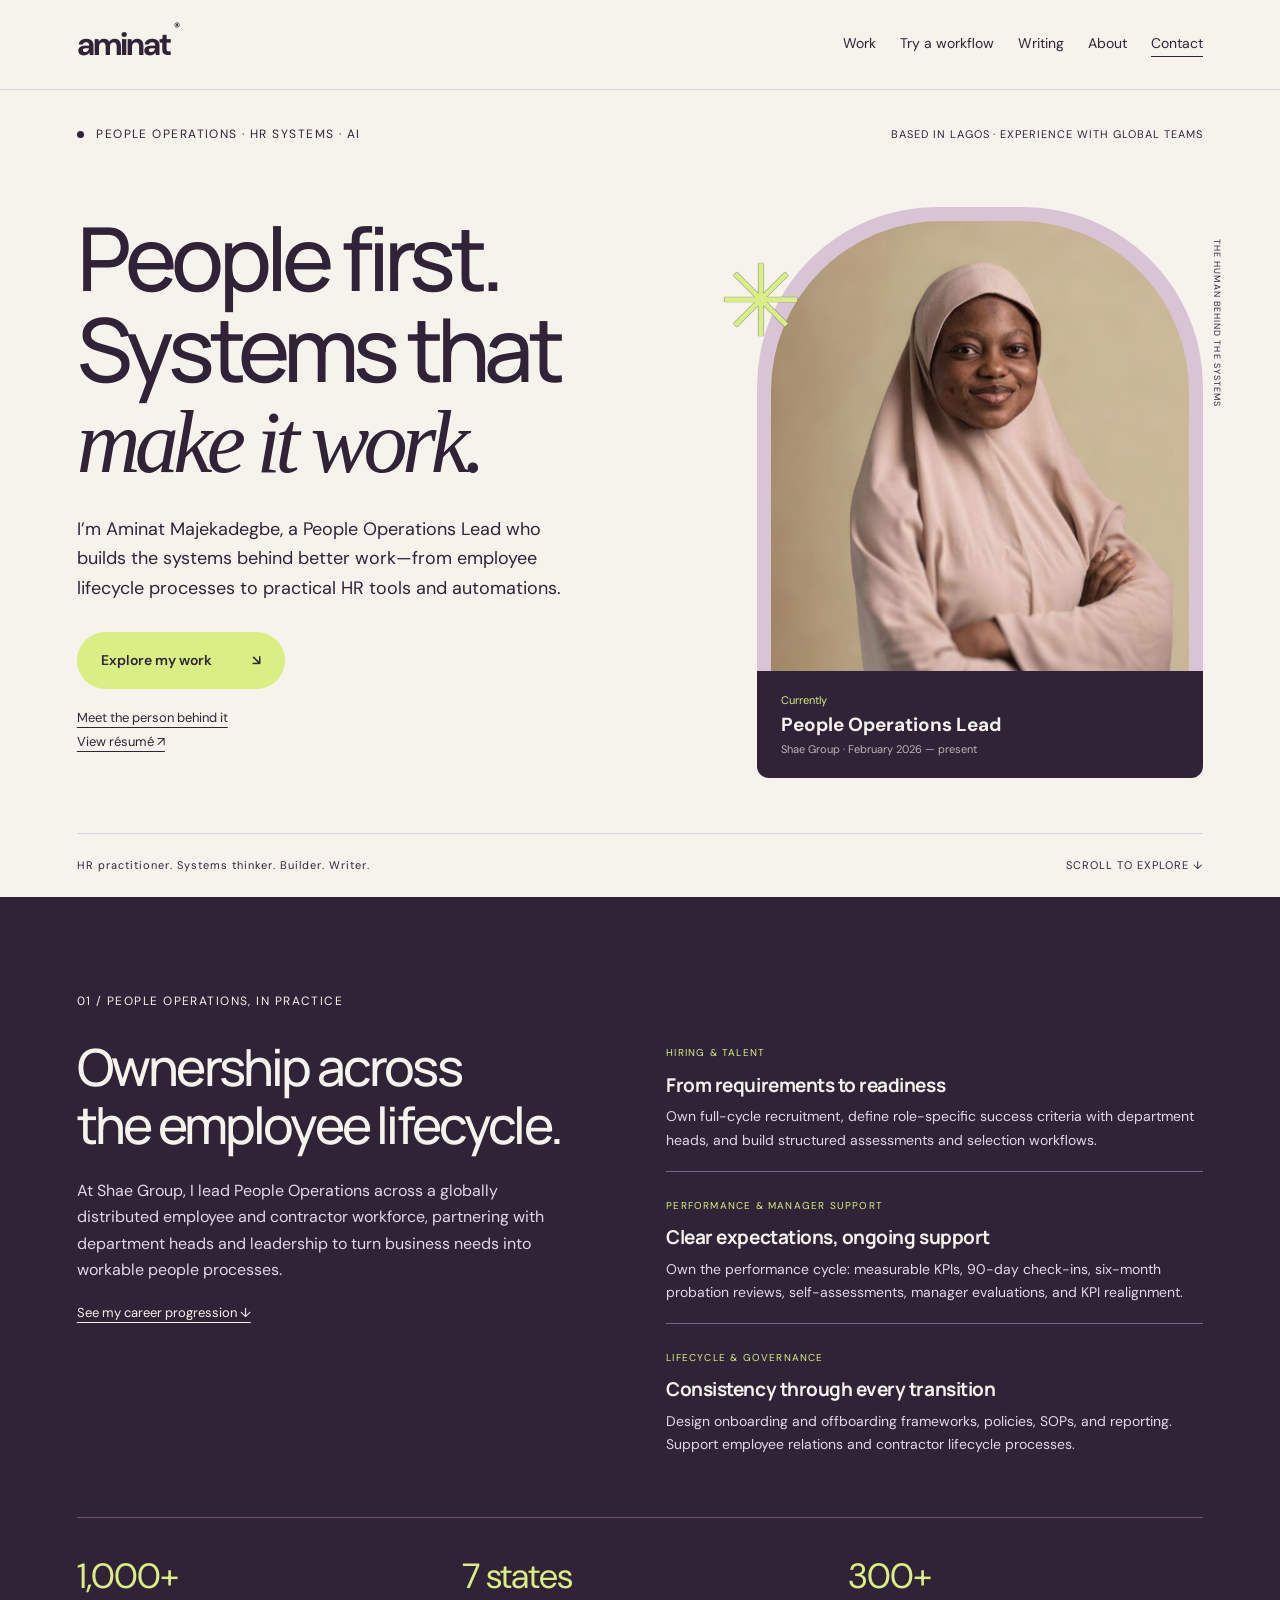
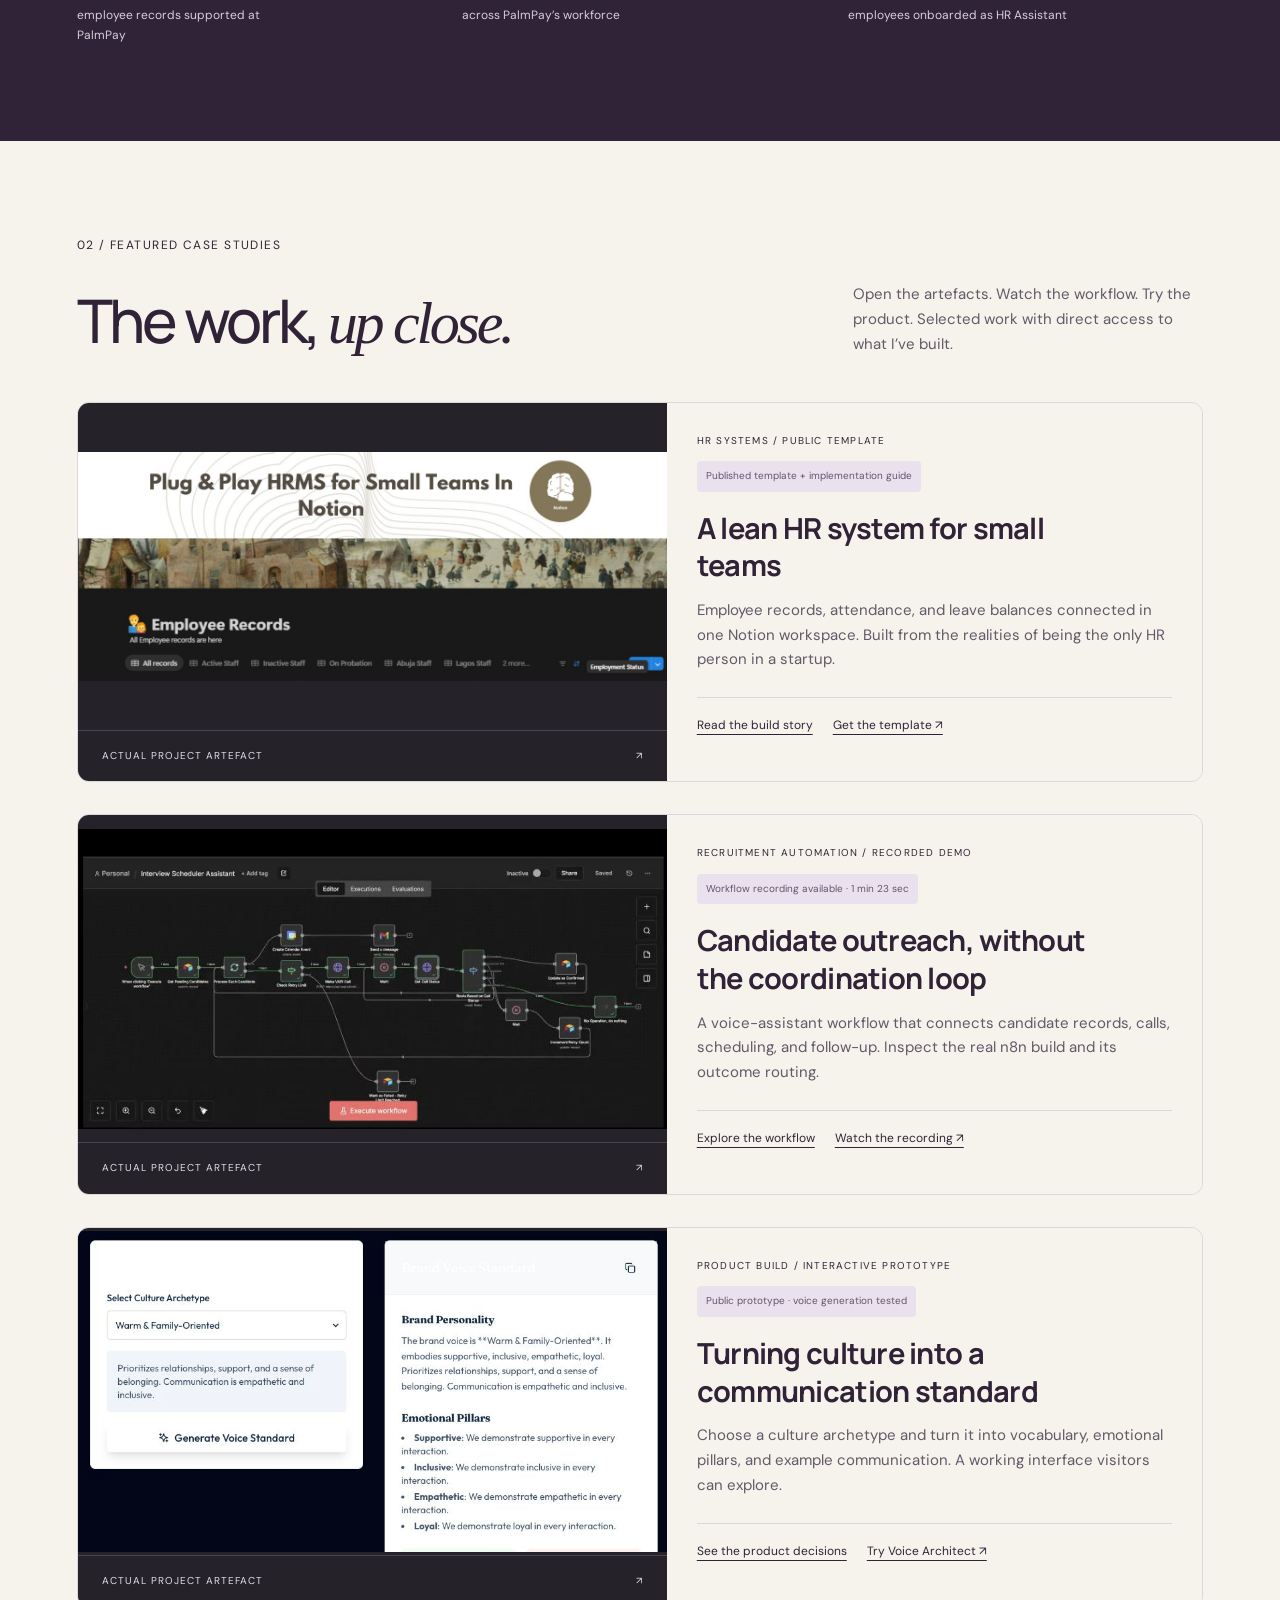
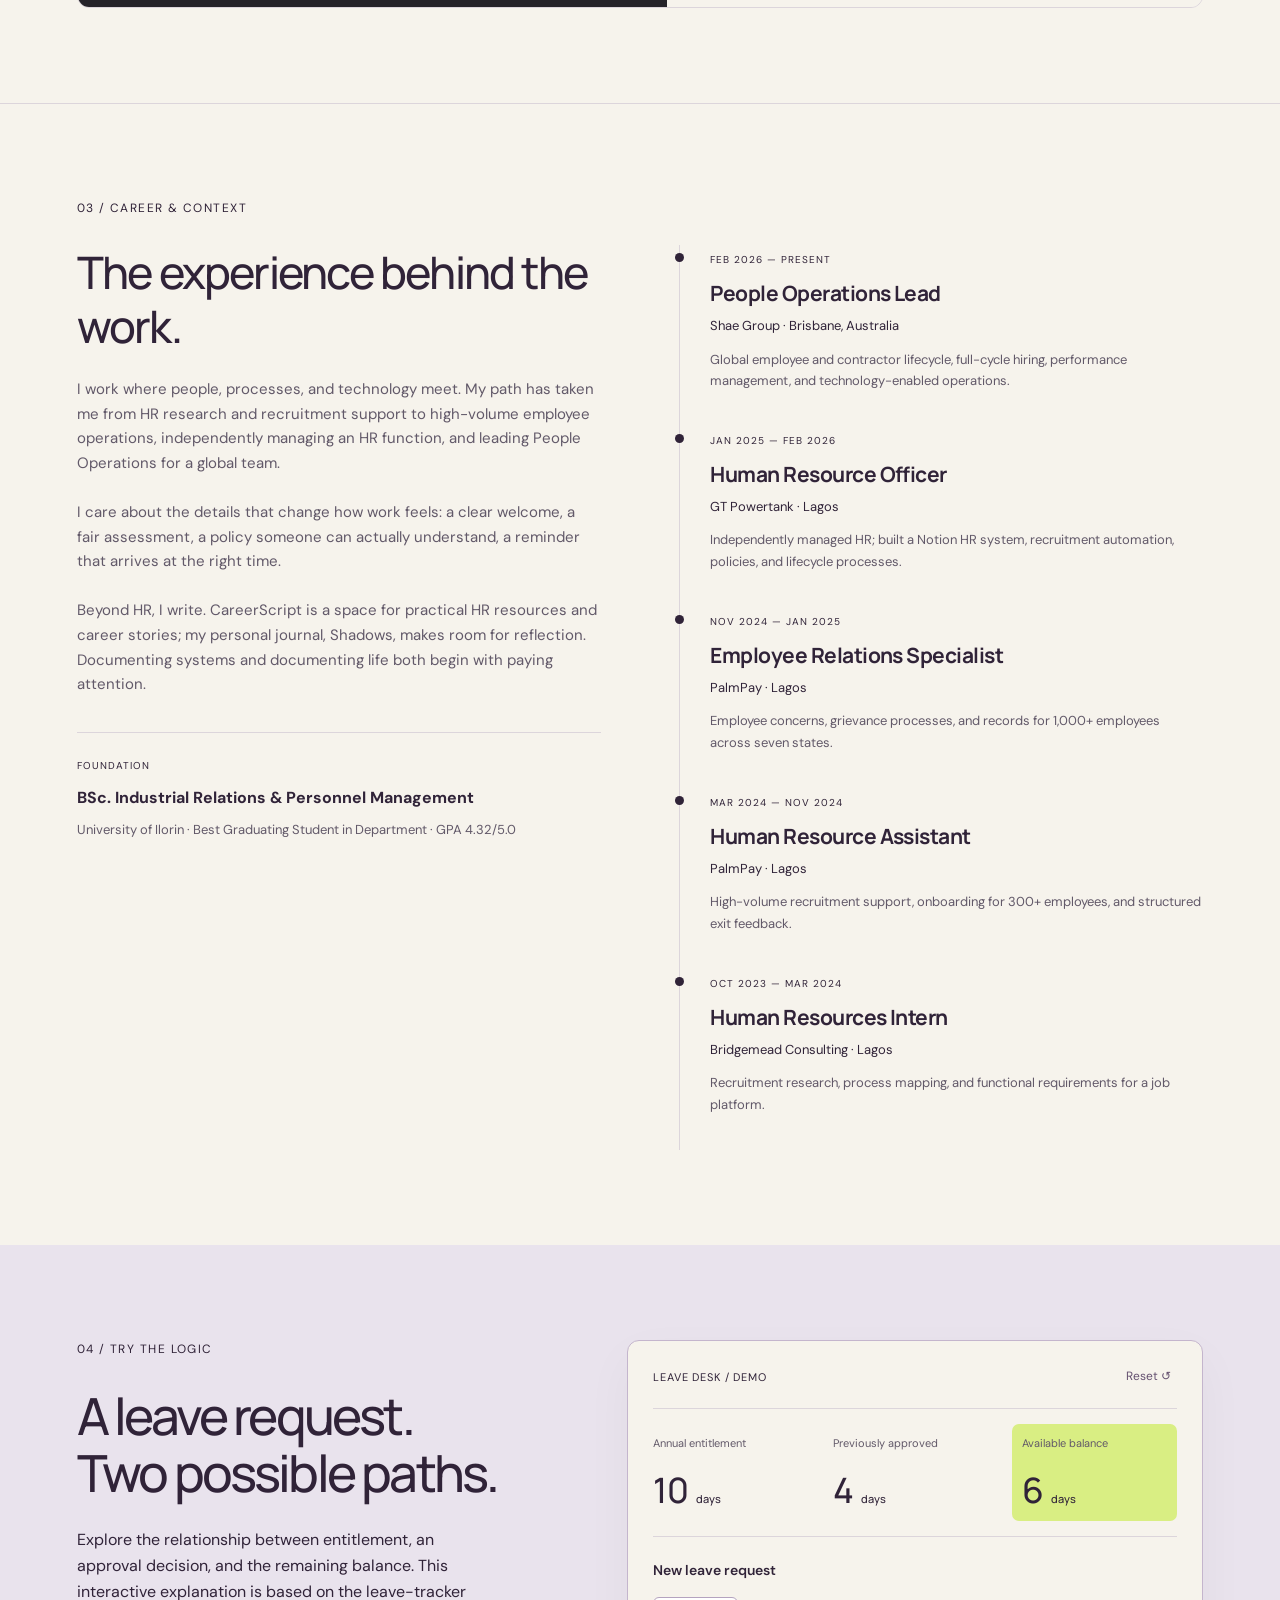
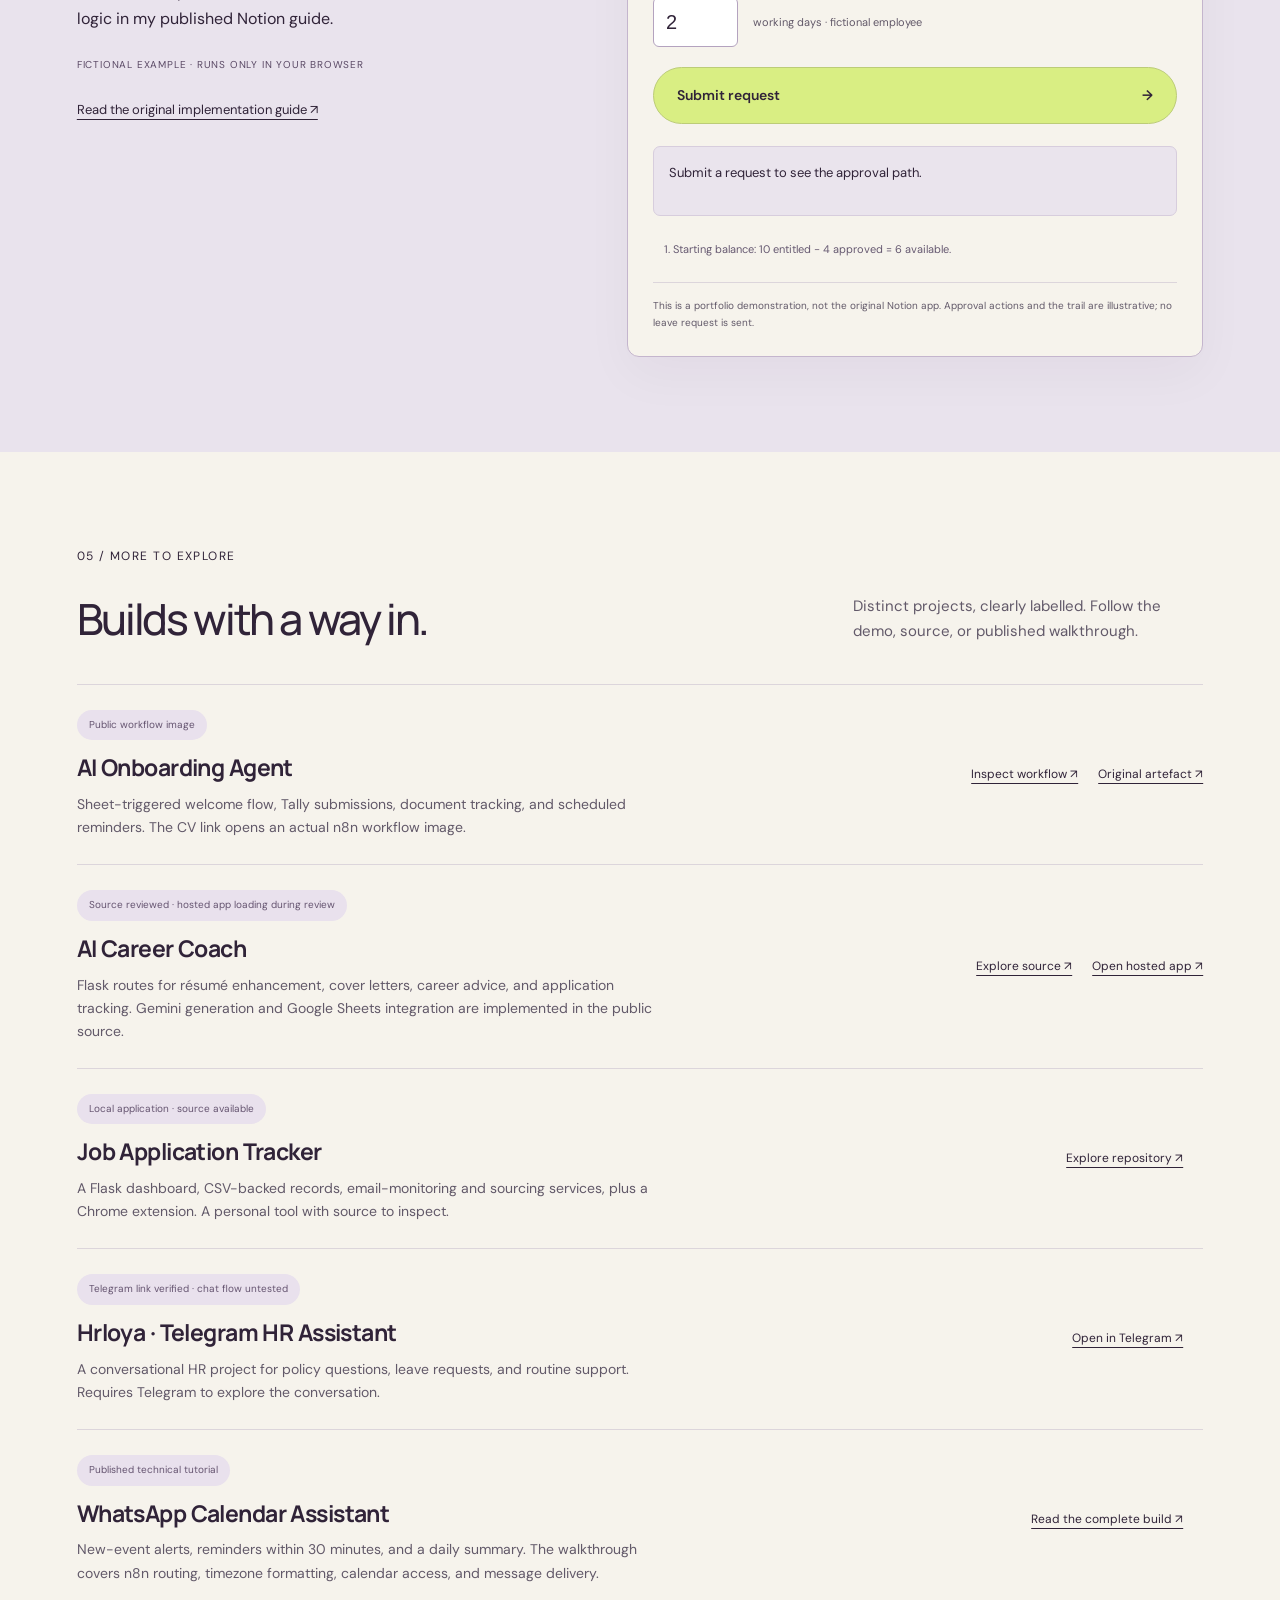
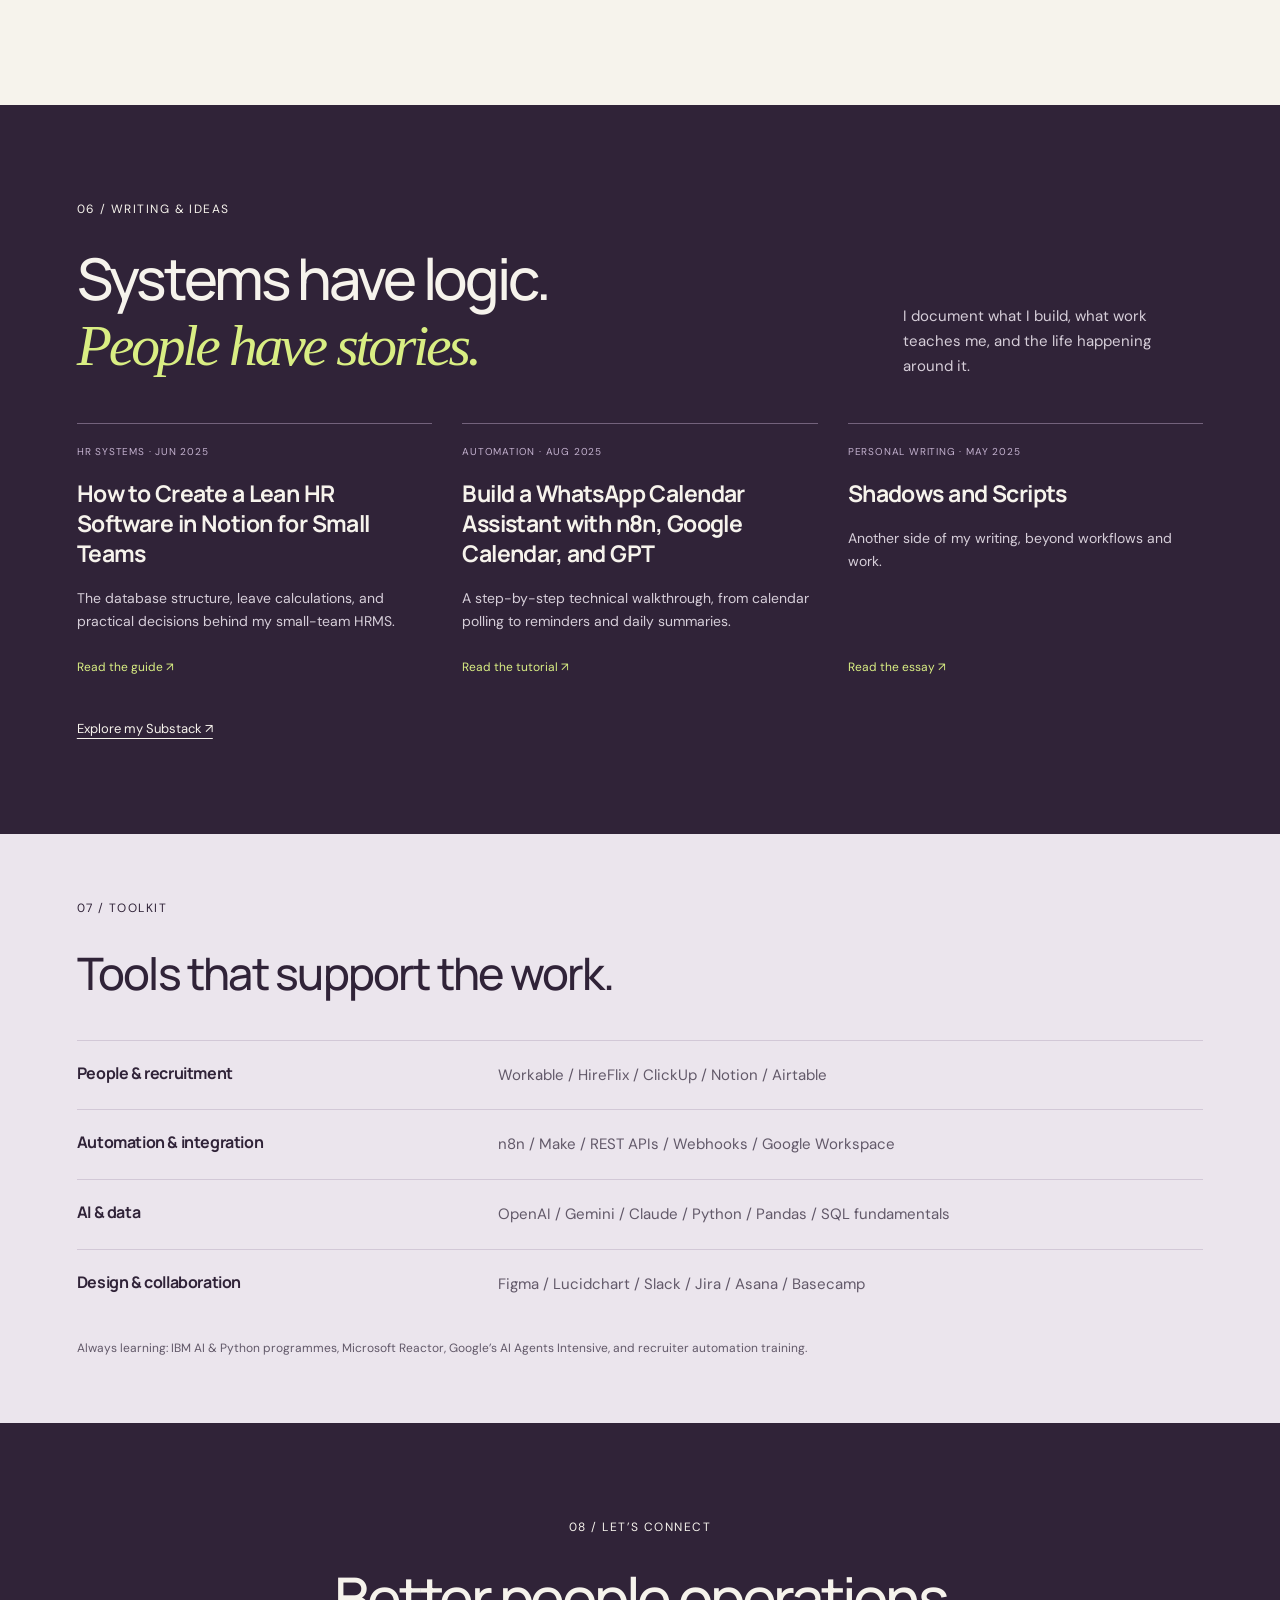
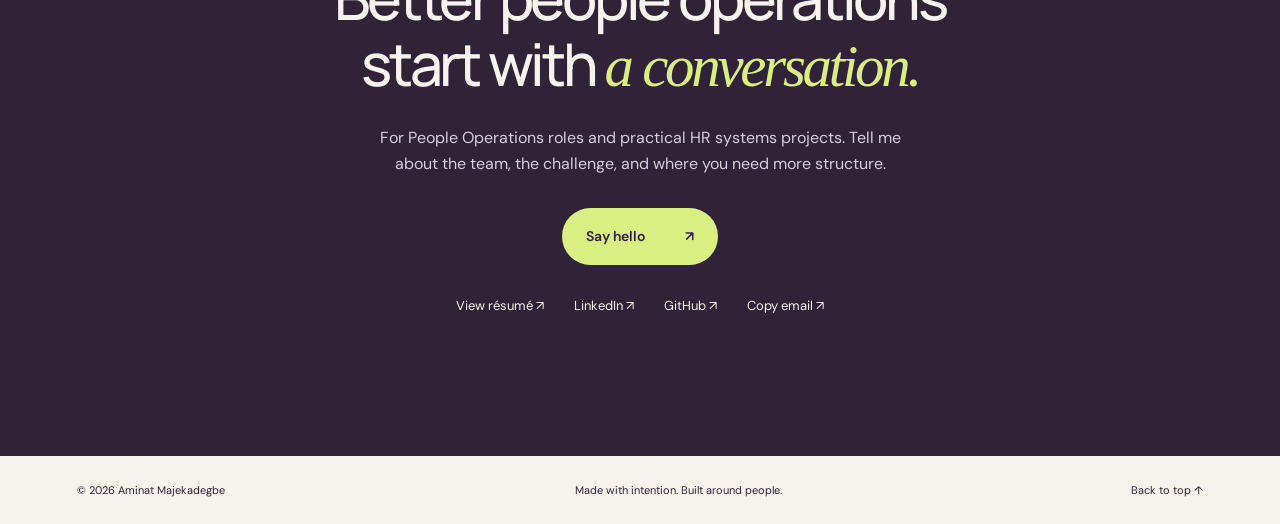
==== commit 8163aba3: "Replace CV summaries with project artefacts, working workflow demo and published writing" ====
--- a/index.html
+++ b/index.html
@@ -1,8 +1,8 @@
 <!DOCTYPE html>
 
-<html lang="en"><head><meta charset="utf-8"/><meta content="width=device-width,initial-scale=1" name="viewport"/><title>Aminat Majekadegbe — People, systems &amp; possibility</title><meta content="People Operations Lead and HR systems builder. Explore Aminat Majekadegbe’s recruitment, automation, performance, and AI projects." name="description"/><meta content="#302338" name="theme-color"/><link href="assets/favicon.svg" rel="icon" type="image/svg+xml"/><link href="style.css" rel="stylesheet"/><script defer="" src="app.js"></script></head>
-<body><a class="skip" href="#main">Skip to content</a><header><a class="wordmark" href="#">aminat<span>®</span></a><nav aria-label="Main navigation"><a href="#work">Selected work</a><a href="#about">My story</a><a href="#contact">Let’s talk <span>↗</span></a></nav><button aria-expanded="false" aria-label="Toggle navigation" class="menu">Menu +</button></header>
-<main id="main"><section class="hero"><div class="hero-top"><span class="eyebrow"><i></i> PEOPLE OPERATIONS · HR SYSTEMS · AI</span><span class="issue">BASED IN LAGOS · EXPERIENCE WITH GLOBAL TEAMS</span></div><div class="hero-grid"><div><h1>People first.<br/>Systems that<br/><em>make it work.</em></h1><p class="intro">I’m Aminat Majekadegbe, a People Operations Lead working across hiring, employee relations, performance, and the employee lifecycle. I build the systems that help people do their best work.</p><a class="button lime" href="#work">Explore my work <span>↘</span></a><a class="textlink" href="#about">Meet the person behind it</a><a class="resume-link" href="assets/aminat-majekadegbe-cv.pdf" rel="noopener" target="_blank">View résumé ↗</a></div><div class="portrait-wrap"><div class="portrait-label">THE HUMAN BEHIND THE SYSTEMS</div><img alt="Aminat Majekadegbe" class="portrait" height="640" src="assets/headshot.jpg" width="540"/><div class="portrait-note"><span>Currently</span><strong>People Operations Lead</strong><small>Shae Group · February 2026 — present</small></div><span aria-hidden="true" class="asterisk">✳</span></div></div><div class="hero-bottom"><span>HR practitioner. Systems thinker. Builder. Writer.</span><a href="#leadership">SCROLL TO EXPLORE ↓</a></div></section><section class="leadership" id="leadership"><div class="section-label">01 / PEOPLE OPERATIONS, IN PRACTICE</div><div class="lead-grid"><div><h2>Ownership across<br/>the employee lifecycle.</h2><p>At Shae Group, I lead People Operations across a globally distributed employee and contractor workforce, partnering with department heads and leadership to turn business needs into workable people processes.</p><a class="textlink" href="#about">See my career progression ↓</a></div><div class="remit"><article><span>HIRING &amp; TALENT</span><h3>From requirements to readiness</h3><p>Own full-cycle recruitment, define role-specific success criteria with department heads, and build structured assessments and selection workflows.</p></article><article><span>PERFORMANCE &amp; MANAGER SUPPORT</span><h3>Clear expectations, ongoing support</h3><p>Own the performance cycle: measurable KPIs, 90-day check-ins, six-month probation reviews, self-assessments, manager evaluations, and KPI realignment.</p></article><article><span>LIFECYCLE &amp; GOVERNANCE</span><h3>Consistency through every transition</h3><p>Design onboarding and offboarding frameworks, policies, SOPs, and reporting. Support employee relations and contractor lifecycle processes.</p></article></div></div><div class="proof"><div><strong>1,000+</strong><span>employee records supported at PalmPay</span></div><div><strong>7 states</strong><span>across PalmPay’s workforce</span></div><div><strong>300+</strong><span>employees onboarded as HR Assistant</span></div></div></section><section class="featured" id="work"><div class="section-label">02 / FEATURED CASE STUDIES</div><div class="section-heading"><h2>People challenges.<br/><em>Practical change.</em></h2><p>Three examples of ownership, process design, and implementation drawn from my professional experience.</p></div><div class="featured-list"><article class="feature-card"><div class="feature-visual tone-0"><span class="visual-label">PROCESS OVERVIEW · RECONSTRUCTED FROM CV</span><div class="mini-flow"><span>Candidate inputs</span><span>Structured assessments</span><span>AI-assisted summaries</span><span>Human approval</span></div><div class="visual-bottom"><span>01 / Recruitment &amp; talent</span><span>→</span></div></div><div class="feature-copy"><span class="case-status">Implemented system · technical handover documented</span><h3>A more consistent hiring operation</h3><p>A shared pipeline, structured evaluation, and human decisions.</p><span class="case-org">Shae Group · 2025–2026</span><a class="case-link" href="case-studies/recruitment-operations.html">Read case study <span>→</span></a></div></article><article class="feature-card"><div class="feature-visual tone-1"><span class="visual-label">PROCESS OVERVIEW · RECONSTRUCTED FROM CV</span><div class="mini-flow"><span>Recruitment</span><span>Onboarding</span><span>Records &amp; payroll</span><span>Employee support</span></div><div class="visual-bottom"><span>02 / HR ownership &amp; employee lifecycle</span><span>→</span></div></div><div class="feature-copy"><span class="case-status">Implemented HR system &amp; processes</span><h3>Building the structure behind an HR function</h3><p>Independent HR ownership, supported by lightweight systems.</p><span class="case-org">GT Powertank · Jan 2025–Feb 2026</span><a class="case-link" href="case-studies/hr-function-ownership.html">Read case study <span>→</span></a></div></article><article class="feature-card"><div class="feature-visual tone-2"><span class="visual-label">PROCESS OVERVIEW · RECONSTRUCTED FROM CV</span><div class="mini-flow"><span>Role expectations</span><span>Operational signals</span><span>Context &amp; check-in</span><span>Manager evaluation</span></div><div class="visual-bottom"><span>03 / Performance &amp; manager enablement</span><span>→</span></div></div><div class="feature-copy"><span class="case-status">Implemented framework</span><h3>From scattered signals to manager support</h3><p>Earlier visibility, clearer expectations, and human review.</p><span class="case-org">Shae Group · 2026</span><a class="case-link" href="case-studies/performance-intelligence.html">Read case study <span>→</span></a></div></article></div></section><section class="about" id="about"><div class="section-label">03 / CAREER &amp; CONTEXT</div><div class="about-grid"><div><h2>The experience behind the work.</h2><p>I work where people, processes, and technology meet. My path has taken me from HR research and recruitment support to high-volume employee operations, independently managing an HR function, and leading People Operations for a global team.</p><p>I care about the details that change how work feels: a clear welcome, a fair assessment, a policy someone can actually understand, a reminder that arrives at the right time.</p><p>Beyond HR, I write. CareerScript is a space for practical HR resources and career stories; my personal journal, Shadows, makes room for reflection. Documenting systems and documenting life both begin with paying attention.</p><div class="education"><span>FOUNDATION</span><strong>BSc. Industrial Relations &amp; Personnel Management</strong><p>University of Ilorin · Best Graduating Student in Department · GPA 4.32/5.0</p></div></div><div class="timeline"><article><time>FEB 2026 — PRESENT</time><h3>People Operations Lead</h3><span>Shae Group · Brisbane, Australia</span><p>Global employee and contractor lifecycle, full-cycle hiring, performance management, and technology-enabled operations.</p></article><article><time>JAN 2025 — FEB 2026</time><h3>Human Resource Officer</h3><span>GT Powertank · Lagos</span><p>Independently managed HR; built a Notion HR system, recruitment automation, policies, and lifecycle processes.</p></article><article><time>NOV 2024 — JAN 2025</time><h3>Employee Relations Specialist</h3><span>PalmPay · Lagos</span><p>Employee concerns, grievance processes, and records for 1,000+ employees across seven states.</p></article><article><time>MAR 2024 — NOV 2024</time><h3>Human Resource Assistant</h3><span>PalmPay · Lagos</span><p>High-volume recruitment support, onboarding for 300+ employees, and structured exit feedback.</p></article><article><time>OCT 2023 — MAR 2024</time><h3>Human Resources Intern</h3><span>Bridgemead Consulting · Lagos</span><p>Recruitment research, process mapping, and functional requirements for a job platform.</p></article></div></div></section><section class="lab" id="lab"><div><div class="section-label">04 / A CLOSER LOOK</div><h2>How a thoughtful workflow connects.</h2><p>A simplified illustration of my approach to recruitment operations. Click a step to explore how the pieces connect.</p><span class="lab-note">INTERACTIVE ILLUSTRATION · NO REAL CANDIDATE DATA</span></div><div class="workflow"><div aria-label="Explore workflow stages" class="steps" role="group"><button aria-pressed="true" data-step="0">01<br/>Capture</button><button aria-pressed="false" data-step="1">02<br/>Structure</button><button aria-pressed="false" data-step="2">03<br/>Assist</button><button aria-pressed="false" data-step="3">04<br/>Decide</button></div><div aria-live="polite" class="step-detail"><span id="step-tag">INPUT → SHARED VISIBILITY</span><h3 id="step-title">Start with a reliable source.</h3><p id="step-copy">Bring candidate information into a consistent pipeline, so people don’t have to reconstruct the story across scattered tools.</p><div class="signal"><i></i><span id="step-signal">Candidate record captured</span></div></div></div></section><section class="work additional" id="more-work"><div class="section-label">05 / THE BUILDING LAB</div><div class="section-heading"><h2>More things I’ve built.</h2><p>Products, experiments, and operational tools. Explore a quick overview or follow the available demo links.</p></div><div aria-label="Filter projects" class="filters" role="group"><button aria-pressed="true" data-filter="All">All work</button><button aria-pressed="false" data-filter="People systems">People systems</button><button aria-pressed="false" data-filter="AI &amp; automation">AI &amp; automation</button><button aria-pressed="false" data-filter="Products">Products</button></div><p aria-live="polite" class="sr-only" id="result-count"></p><div class="projects" id="projects"></div><button aria-expanded="false" class="more-button" id="show-more">Show all projects +</button></section>
-<section class="toolkit"><div class="section-label">06 / TOOLKIT</div><h2>Tools that support the work.</h2><div class="toolrows"><div><h3>People &amp; recruitment</h3><p>Workable / HireFlix / ClickUp / Notion / Airtable</p></div><div><h3>Automation &amp; integration</h3><p>n8n / Make / REST APIs / Webhooks / Google Workspace</p></div><div><h3>AI &amp; data</h3><p>OpenAI / Gemini / Claude / Python / Pandas / SQL fundamentals</p></div><div><h3>Design &amp; collaboration</h3><p>Figma / Lucidchart / Slack / Jira / Asana / Basecamp</p></div></div><p class="learning">Always learning: IBM AI &amp; Python programmes, Microsoft Reactor, Google’s AI Agents Intensive, and recruiter automation training.</p></section>
-<section class="contact" id="contact"><div class="section-label">07 / LET’S CONNECT</div><h2>Better people operations<br/>start with <em>a conversation.</em></h2><p>Building a team, improving a process, or exploring a People Operations opportunity? I’d love to hear what you’re working on.</p><a class="button lime" href="mailto:majekadegbeaminat85@gmail.com">Say hello <span>↗</span></a><div class="contact-links"><a href="assets/aminat-majekadegbe-cv.pdf" target="_blank" rel="noopener">View résumé ↗</a><a href="https://www.linkedin.com/in/aminat-majekadegbe/" rel="noopener noreferrer" target="_blank">LinkedIn ↗</a><a href="https://github.com/ThegalDev" rel="noopener noreferrer" target="_blank">GitHub ↗</a><button id="copy-email">Copy email ↗</button></div><p aria-live="polite" id="copy-status"></p></section></main><footer><span>© <span id="year">2026</span> Aminat Majekadegbe</span><span>Made with intention. Built around people.</span><a href="#">Back to top ↑</a></footer>
-<dialog aria-labelledby="dialog-title" id="project-dialog"><button aria-label="Close project details" class="close">Close ×</button><span class="eyebrow" id="dialog-meta"></span><span class="eyebrow" id="dialog-status"></span><h2 id="dialog-title"></h2><p class="dialog-headline" id="dialog-headline"></p><h3>The system</h3><p id="dialog-system"></p><h3>What it enables</h3><p id="dialog-impact"></p><div class="stack" id="dialog-stack"></div><a class="button lime" id="dialog-link" rel="noopener noreferrer" target="_blank">Explore project ↗</a><p class="private-note" id="dialog-private">A professional system described here as a case study. Internal workflows and employee data are not shared publicly.</p></dialog></body></html>+<html lang="en"><head><meta charset="utf-8"/><meta content="width=device-width,initial-scale=1" name="viewport"/><title>Aminat Majekadegbe — People, systems &amp; possibility</title><meta content="People Operations Lead and HR systems builder. Explore Aminat Majekadegbe’s recruitment, automation, performance, and AI projects." name="description"/><meta content="#302338" name="theme-color"/><link href="assets/favicon.svg" rel="icon" type="image/svg+xml"/><link href="style.css" rel="stylesheet"/><script defer="" src="evidence.js"></script></head>
+<body><a class="skip" href="#main">Skip to content</a><header><a class="wordmark" href="#">aminat<span>®</span></a><nav aria-label="Main navigation"><a href="#work">Work</a><a href="#lab">Try a workflow</a><a href="#writing">Writing</a><a href="#about">About</a><a href="#contact">Contact</a></nav><button aria-expanded="false" aria-label="Toggle navigation" class="menu">Menu +</button></header>
+<main id="main"><section class="hero"><div class="hero-top"><span class="eyebrow"><i></i> PEOPLE OPERATIONS · HR SYSTEMS · AI</span><span class="issue">BASED IN LAGOS · EXPERIENCE WITH GLOBAL TEAMS</span></div><div class="hero-grid"><div><h1>People first.<br/>Systems that<br/><em>make it work.</em></h1><p class="intro">I’m Aminat Majekadegbe, a People Operations Lead who builds the systems behind better work—from employee lifecycle processes to practical HR tools and automations.</p><a class="button lime" href="#work">Explore my work <span>↘</span></a><a class="textlink" href="#about">Meet the person behind it</a><a class="resume-link" href="assets/aminat-majekadegbe-cv.pdf" rel="noopener" target="_blank">View résumé ↗</a></div><div class="portrait-wrap"><div class="portrait-label">THE HUMAN BEHIND THE SYSTEMS</div><img alt="Aminat Majekadegbe" class="portrait" height="640" src="assets/headshot.jpg" width="540"/><div class="portrait-note"><span>Currently</span><strong>People Operations Lead</strong><small>Shae Group · February 2026 — present</small></div><span aria-hidden="true" class="asterisk">✳</span></div></div><div class="hero-bottom"><span>HR practitioner. Systems thinker. Builder. Writer.</span><a href="#leadership">SCROLL TO EXPLORE ↓</a></div></section><section class="leadership" id="leadership"><div class="section-label">01 / PEOPLE OPERATIONS, IN PRACTICE</div><div class="lead-grid"><div><h2>Ownership across<br/>the employee lifecycle.</h2><p>At Shae Group, I lead People Operations across a globally distributed employee and contractor workforce, partnering with department heads and leadership to turn business needs into workable people processes.</p><a class="textlink" href="#about">See my career progression ↓</a></div><div class="remit"><article><span>HIRING &amp; TALENT</span><h3>From requirements to readiness</h3><p>Own full-cycle recruitment, define role-specific success criteria with department heads, and build structured assessments and selection workflows.</p></article><article><span>PERFORMANCE &amp; MANAGER SUPPORT</span><h3>Clear expectations, ongoing support</h3><p>Own the performance cycle: measurable KPIs, 90-day check-ins, six-month probation reviews, self-assessments, manager evaluations, and KPI realignment.</p></article><article><span>LIFECYCLE &amp; GOVERNANCE</span><h3>Consistency through every transition</h3><p>Design onboarding and offboarding frameworks, policies, SOPs, and reporting. Support employee relations and contractor lifecycle processes.</p></article></div></div><div class="proof"><div><strong>1,000+</strong><span>employee records supported at PalmPay</span></div><div><strong>7 states</strong><span>across PalmPay’s workforce</span></div><div><strong>300+</strong><span>employees onboarded as HR Assistant</span></div></div></section><section class="featured" id="work"><div class="section-label">02 / FEATURED CASE STUDIES</div><div class="section-heading"><h2>The work, <em>up close.</em></h2><p>Open the artefacts. Watch the workflow. Try the product. Selected work with direct access to what I’ve built.</p></div><div class="featured-list"><article class="feature-card evidence-card"><a class="artefact-preview" href="case-studies/notion-hrms.html"><img alt="Public Notion HRMS product cover showing its employee records interface; employee rows excluded" height="620" loading="lazy" src="assets/notion-product.jpg" width="1100"/><span>ACTUAL PROJECT ARTEFACT <span aria-hidden="true">↗</span></span></a><div class="feature-copy"><span class="eyebrow">HR SYSTEMS / PUBLIC TEMPLATE</span><span class="case-status">Published template + implementation guide</span><h3>A lean HR system for small teams</h3><p>Employee records, attendance, and leave balances connected in one Notion workspace. Built from the realities of being the only HR person in a startup.</p><div class="evidence-actions"><a href="case-studies/notion-hrms.html">Read the build story</a><a href="https://majekadegbe.gumroad.com/l/diyhrms" rel="noopener noreferrer" target="_blank">Get the template ↗</a></div></div></article><article class="feature-card evidence-card"><a class="artefact-preview" href="case-studies/voice-interview-scheduler.html"><img alt="Actual n8n interview scheduler workflow from Aminat’s linked project recording" height="620" loading="lazy" src="assets/scheduler-workflow.jpg" width="1100"/><span>ACTUAL PROJECT ARTEFACT <span aria-hidden="true">↗</span></span></a><div class="feature-copy"><span class="eyebrow">RECRUITMENT AUTOMATION / RECORDED DEMO</span><span class="case-status">Workflow recording available · 1 min 23 sec</span><h3>Candidate outreach, without the coordination loop</h3><p>A voice-assistant workflow that connects candidate records, calls, scheduling, and follow-up. Inspect the real n8n build and its outcome routing.</p><div class="evidence-actions"><a href="case-studies/voice-interview-scheduler.html">Explore the workflow</a><a href="https://drive.google.com/file/d/18DO9wViiikwcE-659NkOVD2WNPyPufXH/view" rel="noopener noreferrer" target="_blank">Watch the recording ↗</a></div></div></article><article class="feature-card evidence-card"><a class="artefact-preview" href="case-studies/culturecore.html"><img alt="Culturecore Voice Architect showing a selected warm culture archetype and generated voice standard" height="620" loading="lazy" src="assets/culturecore-product.jpg" width="1100"/><span>ACTUAL PROJECT ARTEFACT <span aria-hidden="true">↗</span></span></a><div class="feature-copy"><span class="eyebrow">PRODUCT BUILD / INTERACTIVE PROTOTYPE</span><span class="case-status">Public prototype · voice generation tested</span><h3>Turning culture into a communication standard</h3><p>Choose a culture archetype and turn it into vocabulary, emotional pillars, and example communication. A working interface visitors can explore.</p><div class="evidence-actions"><a href="case-studies/culturecore.html">See the product decisions</a><a href="https://culturecoresaas.netlify.app/dashboard" rel="noopener noreferrer" target="_blank">Try Voice Architect ↗</a></div></div></article></div></section><section class="about" id="about"><div class="section-label">03 / CAREER &amp; CONTEXT</div><div class="about-grid"><div><h2>The experience behind the work.</h2><p>I work where people, processes, and technology meet. My path has taken me from HR research and recruitment support to high-volume employee operations, independently managing an HR function, and leading People Operations for a global team.</p><p>I care about the details that change how work feels: a clear welcome, a fair assessment, a policy someone can actually understand, a reminder that arrives at the right time.</p><p>Beyond HR, I write. CareerScript is a space for practical HR resources and career stories; my personal journal, Shadows, makes room for reflection. Documenting systems and documenting life both begin with paying attention.</p><div class="education"><span>FOUNDATION</span><strong>BSc. Industrial Relations &amp; Personnel Management</strong><p>University of Ilorin · Best Graduating Student in Department · GPA 4.32/5.0</p></div></div><div class="timeline"><article><time>FEB 2026 — PRESENT</time><h3>People Operations Lead</h3><span>Shae Group · Brisbane, Australia</span><p>Global employee and contractor lifecycle, full-cycle hiring, performance management, and technology-enabled operations.</p></article><article><time>JAN 2025 — FEB 2026</time><h3>Human Resource Officer</h3><span>GT Powertank · Lagos</span><p>Independently managed HR; built a Notion HR system, recruitment automation, policies, and lifecycle processes.</p></article><article><time>NOV 2024 — JAN 2025</time><h3>Employee Relations Specialist</h3><span>PalmPay · Lagos</span><p>Employee concerns, grievance processes, and records for 1,000+ employees across seven states.</p></article><article><time>MAR 2024 — NOV 2024</time><h3>Human Resource Assistant</h3><span>PalmPay · Lagos</span><p>High-volume recruitment support, onboarding for 300+ employees, and structured exit feedback.</p></article><article><time>OCT 2023 — MAR 2024</time><h3>Human Resources Intern</h3><span>Bridgemead Consulting · Lagos</span><p>Recruitment research, process mapping, and functional requirements for a job platform.</p></article></div></div></section><section class="interactive-lab" id="lab"><div class="lab-intro"><div class="section-label">04 / TRY THE LOGIC</div><h2>A leave request.<br/>Two possible paths.</h2><p>Explore the relationship between entitlement, an approval decision, and the remaining balance. This interactive explanation is based on the leave-tracker logic in my published Notion guide.</p><p class="demo-label">FICTIONAL EXAMPLE · RUNS ONLY IN YOUR BROWSER</p><a class="textlink" href="https://aminatmajekadegbe.substack.com/p/how-to-create-a-lean-hr-software" rel="noopener" target="_blank">Read the original implementation guide ↗</a></div><div class="leave-demo"><div class="demo-top"><span>LEAVE DESK / DEMO</span><button id="reset-demo" type="button">Reset ↺</button></div><div class="demo-balances"><div><span>Annual entitlement</span><strong>10 <small>days</small></strong></div><div><span>Previously approved</span><strong id="used-days">4 <small>days</small></strong></div><div><span>Available balance</span><strong id="remaining-days">6 <small>days</small></strong></div></div><form id="leave-form"><label for="request-days">New leave request</label><div class="request-input"><input id="request-days" max="10" min="1" required="" step="1" type="number" value="2"/><span>working days · fictional employee</span></div><button class="button lime" type="submit">Submit request <span>→</span></button></form><div hidden="" id="decision-panel"><div class="request-state">Awaiting manager review</div><p id="request-summary"></p><div class="decision-buttons"><button id="approve-request">Approve request</button><button id="decline-request">Decline request</button></div></div><div aria-live="polite" class="demo-result" id="demo-result">Submit a request to see the approval path.</div><ol aria-label="Example approval trail" class="audit-trail" id="audit-trail"><li>Starting balance: 10 entitled − 4 approved = 6 available.</li></ol><p class="demo-footnote">This is a portfolio demonstration, not the original Notion app. Approval actions and the trail are illustrative; no leave request is sent.</p></div></section><section class="evidence-library" id="library"><div class="section-label">05 / MORE TO EXPLORE</div><div class="section-heading"><h2>Builds with a way in.</h2><p>Distinct projects, clearly labelled. Follow the demo, source, or published walkthrough.</p></div><div class="library-list"><article><div><span class="case-status">Public workflow image</span><h3>AI Onboarding Agent</h3><p>Sheet-triggered welcome flow, Tally submissions, document tracking, and scheduled reminders. The CV link opens an actual n8n workflow image.</p></div><a href="assets/onboarding-workflow.jpg" target="_blank">Inspect workflow ↗</a><a href="https://drive.google.com/file/d/1p-HJGGyhcV3Yo1BP60CoSWGHGQa1uvFR/view" rel="noopener" target="_blank">Original artefact ↗</a></article><article><div><span class="case-status">Source reviewed · hosted app loading during review</span><h3>AI Career Coach</h3><p>Flask routes for résumé enhancement, cover letters, career advice, and application tracking. Gemini generation and Google Sheets integration are implemented in the public source.</p></div><a href="https://github.com/ThegalDev/ai-career-coach" rel="noopener" target="_blank">Explore source ↗</a><a href="https://ai-career-coach-c0n0.onrender.com" rel="noopener" target="_blank">Open hosted app ↗</a></article><article><div><span class="case-status">Local application · source available</span><h3>Job Application Tracker</h3><p>A Flask dashboard, CSV-backed records, email-monitoring and sourcing services, plus a Chrome extension. A personal tool with source to inspect.</p></div><a href="https://github.com/ThegalDev/job-application-tracker" rel="noopener" target="_blank">Explore repository ↗</a></article><article><div><span class="case-status">Telegram link verified · chat flow untested</span><h3>Hrloya · Telegram HR Assistant</h3><p>A conversational HR project for policy questions, leave requests, and routine support. Requires Telegram to explore the conversation.</p></div><a href="https://t.me/Hrloya_bot" rel="noopener" target="_blank">Open in Telegram ↗</a></article><article><div><span class="case-status">Published technical tutorial</span><h3>WhatsApp Calendar Assistant</h3><p>New-event alerts, reminders within 30 minutes, and a daily summary. The walkthrough covers n8n routing, timezone formatting, calendar access, and message delivery.</p></div><a href="https://aminatmajekadegbe.substack.com/p/build-a-whatsapp-calendar-assistant" rel="noopener" target="_blank">Read the complete build ↗</a></article></div></section><section class="writing-section" id="writing"><div class="section-label">06 / WRITING &amp; IDEAS</div><div class="writing-heading"><h2>Systems have logic.<br/><em>People have stories.</em></h2><p>I document what I build, what work teaches me, and the life happening around it.</p></div><div class="writing-list"><a href="https://aminatmajekadegbe.substack.com/p/how-to-create-a-lean-hr-software" rel="noopener" target="_blank"><span>HR SYSTEMS · JUN 2025</span><h3>How to Create a Lean HR Software in Notion for Small Teams</h3><p>The database structure, leave calculations, and practical decisions behind my small-team HRMS.</p><span>Read the guide ↗</span></a><a href="https://aminatmajekadegbe.substack.com/p/build-a-whatsapp-calendar-assistant" rel="noopener" target="_blank"><span>AUTOMATION · AUG 2025</span><h3>Build a WhatsApp Calendar Assistant with n8n, Google Calendar, and GPT</h3><p>A step-by-step technical walkthrough, from calendar polling to reminders and daily summaries.</p><span>Read the tutorial ↗</span></a><a href="https://aminatmajekadegbe.substack.com/p/shadows-and-scripts" rel="noopener" target="_blank"><span>PERSONAL WRITING · MAY 2025</span><h3>Shadows and Scripts</h3><p>Another side of my writing, beyond workflows and work.</p><span>Read the essay ↗</span></a></div><a class="textlink" href="https://aminatmajekadegbe.substack.com" rel="noopener" target="_blank">Explore my Substack ↗</a></section>
+<section class="toolkit"><div class="section-label">07 / TOOLKIT</div><h2>Tools that support the work.</h2><div class="toolrows"><div><h3>People &amp; recruitment</h3><p>Workable / HireFlix / ClickUp / Notion / Airtable</p></div><div><h3>Automation &amp; integration</h3><p>n8n / Make / REST APIs / Webhooks / Google Workspace</p></div><div><h3>AI &amp; data</h3><p>OpenAI / Gemini / Claude / Python / Pandas / SQL fundamentals</p></div><div><h3>Design &amp; collaboration</h3><p>Figma / Lucidchart / Slack / Jira / Asana / Basecamp</p></div></div><p class="learning">Always learning: IBM AI &amp; Python programmes, Microsoft Reactor, Google’s AI Agents Intensive, and recruiter automation training.</p></section>
+<section class="contact" id="contact"><div class="section-label">08 / LET’S CONNECT</div><h2>Better people operations<br/>start with <em>a conversation.</em></h2><p>For People Operations roles and practical HR systems projects. Tell me about the team, the challenge, and where you need more structure.</p><a class="button lime" href="mailto:majekadegbeaminat85@gmail.com">Say hello <span>↗</span></a><div class="contact-links"><a href="assets/aminat-majekadegbe-cv.pdf" rel="noopener" target="_blank">View résumé ↗</a><a href="https://www.linkedin.com/in/aminat-majekadegbe/" rel="noopener noreferrer" target="_blank">LinkedIn ↗</a><a href="https://github.com/ThegalDev" rel="noopener noreferrer" target="_blank">GitHub ↗</a><button id="copy-email">Copy email ↗</button></div><p aria-live="polite" id="copy-status"></p></section></main><footer><span>© <span id="year">2026</span> Aminat Majekadegbe</span><span>Made with intention. Built around people.</span><a href="#">Back to top ↑</a></footer>
+</body></html>
--- a/style.css
+++ b/style.css
@@ -8,3 +8,8 @@
 :root{--muted:#625969}.resume-link{display:inline-block;font-size:13px;margin:0 0 20px;text-decoration:underline;text-underline-offset:5px}.section-label,.eyebrow{font-size:12px}.leadership{background:var(--ink);color:var(--paper)}.lead-grid{display:grid;grid-template-columns:1fr 1.1fr;gap:9%}.leadership h2{font-size:clamp(34px,4vw,56px)}.leadership .lead-grid>div>p{margin-top:25px;font-size:16px;color:#e0d8e5}.remit article{border-top:1px solid #776680;padding:19px 0}.remit article:first-child{border-top:0;padding-top:0}.remit article>span{font-size:10px;letter-spacing:.12em;color:var(--lime)}.remit h3{font-size:19px;margin:8px 0}.remit p{font-size:14px;color:#e0d8e5}.leadership .proof{grid-template-columns:repeat(3,1fr);margin-top:42px}.leadership .proof span{max-width:230px}.featured-list{margin-top:45px;display:grid;gap:28px}.feature-card{display:grid;grid-template-columns:1fr 1fr;border:1px solid var(--line);border-radius:10px;overflow:hidden}.feature-visual{padding:30px;display:flex;flex-direction:column;justify-content:space-between;min-height:315px;background:#e4dbe9}.tone-1{background:#e3e8d5}.tone-2{background:#e8dce0}.visual-label{font-size:10px;letter-spacing:.12em;color:#615067}.mini-flow{display:grid;grid-template-columns:1fr 1fr;gap:18px;margin:25px 0}.mini-flow span{background:#f6f3ecb8;border:1px solid #c3b4ca;border-radius:8px;padding:18px;font-size:13px;position:relative}.mini-flow span:not(:last-child):after{content:'→';position:absolute;right:-16px;top:18px;color:#8a7194}.visual-bottom{display:flex;justify-content:space-between;gap:20px;font-size:12px}.visual-bottom>span:last-child{font-size:28px}.feature-copy{padding:35px;display:flex;flex-direction:column;align-items:flex-start}.case-status{font-size:11px;color:#655470;background:#e9e1ed;padding:7px 12px;display:inline-block;border-radius:20px}.feature-copy h3{font-size:30px;margin:18px 0 14px;max-width:420px}.feature-copy p{color:var(--muted);font-size:15px}.case-org{font-size:12px;margin-top:20px}.case-link{display:flex;justify-content:space-between;width:100%;font-size:14px;border-top:1px solid var(--line);padding-top:17px;margin-top:auto;gap:25px}.case-link span{transition:transform .2s}.case-link:hover span{transform:translateX(5px)}.about h2,.toolkit h2,.additional h2,.lab h2{font-size:clamp(30px,3.5vw,48px);line-height:1.2;letter-spacing:-.04em}.about-grid{gap:7%}.about{border-top:1px solid var(--line)}.lab{background:#e9e3ed}.workflow{background:var(--paper);border-color:#ccbed3}.steps button{border-color:#ccbed3}.steps button[aria-pressed=true]{background:var(--lime);color:var(--ink);border-color:#bccb7f}.signal{border-color:#ccbed3}.step-detail{min-height:285px}.workflow{position:relative}.steps{position:relative}.steps:before{content:'';height:2px;background:#c7b9ce;position:absolute;left:10%;right:10%;top:50%;z-index:0}.steps button{position:relative;z-index:1;background:var(--paper);transition:background .25s,border-color .25s,transform .25s}.steps button[aria-pressed=true]{transform:translateY(-3px)}.additional{border-bottom:1px solid var(--line)}.additional .projects{grid-template-columns:repeat(2,1fr)}.project{min-height:230px;padding:25px;background:transparent!important}.project-number{font-size:12px;margin:15px 0 8px;font-family:inherit}.project h3{font-size:22px}.project-meta{font-size:11px}.project[data-category="People systems"]{border-top:3px solid #8e739c}.project[data-category="Products"]{border-top:3px solid #b0c172}.project[data-category="AI & automation"]{border-top:3px solid #b591a0}.projects{transition:min-height .25s}.project:hover{background:#ebe5ee!important}.toolkit{padding-top:65px!important;padding-bottom:65px!important}.contact h2{font-size:clamp(36px,4.6vw,65px)}.button,button{transition:background .2s,transform .2s,border-color .2s}.button span{transition:transform .2s}.button:hover span{transform:translate(3px,-2px)}.case-page{max-width:1120px;margin:auto;padding:65px 6% 80px}.case-page h1{font-size:clamp(42px,6vw,78px);max-width:850px;line-height:1.08}.case-deck{font-size:22px;color:var(--muted);margin:25px 0}.case-map{margin:45px 0;background:#e9e3ed;border-radius:10px;padding:30px}.map-nodes{display:grid;grid-template-columns:repeat(5,1fr);gap:15px;margin:25px 0}.map-node{background:var(--paper);padding:20px 14px;border-radius:7px;border:1px solid #c7b9ce;position:relative}.map-node small{display:block;font-size:11px;color:#665374;margin-bottom:15px}.map-node strong{font-size:13px;line-height:1.4;display:block}.map-node:not(:last-child):after{content:'→';position:absolute;right:-15px;top:45%}.case-map p{font-size:12px;color:var(--muted)}.case-body{max-width:740px}.case-body section{padding:30px 0!important;border-top:1px solid var(--line)}.case-body h2{font-size:30px;margin:12px 0}.case-body p{font-size:16px;color:var(--muted)}.safeguards{background:#e9e3ed;padding:25px;margin:20px 0;border-left:3px solid #8e739c}.safeguards h3{font-size:20px;margin-bottom:15px}.safeguards p+p{margin-top:15px}.case-tools{border-top:1px solid var(--line);padding:25px 0}.evidence-note{font-size:12px!important;margin-bottom:35px}dialog{overscroll-behavior:contain}dialog[open]{animation:modal-in .22s ease-out}.project{animation:card-in .25s ease-out}@keyframes modal-in{from{opacity:0;transform:translateY(12px)}to{opacity:1;transform:translateY(0)}}@keyframes card-in{from{opacity:.5;transform:translateY(6px)}to{opacity:1;transform:translateY(0)}}@media(prefers-reduced-motion:no-preference){.step-detail.is-changing{animation:card-in .25s ease-out}.hero h1{animation:modal-in .6s ease-out}.portrait-wrap{animation:modal-in .7s ease-out}}@media(max-width:640px){.lead-grid,.feature-card{grid-template-columns:1fr;gap:28px}.leadership .proof{grid-template-columns:1fr;gap:20px}.leadership .proof>div{display:flex;gap:25px;align-items:center}.leadership .proof strong{min-width:105px}.feature-visual{min-height:240px;padding:22px}.feature-copy{padding:25px}.feature-copy h3{font-size:26px}.case-link{margin-top:25px}.featured h2{font-size:37px}.additional .projects{grid-template-columns:1fr}.case-page{padding-top:40px}.map-nodes{grid-template-columns:1fr}.map-node{padding:16px}.map-node small{display:inline-block;margin:0 16px 0 0}.map-node strong{display:inline}.map-node:not(:last-child):after{content:'↓';top:auto;bottom:-21px;right:50%}.case-map{padding:22px}.case-deck{font-size:18px}.step-detail{min-height:300px}}
 @media(prefers-reduced-motion:reduce){*,*::before,*::after{animation:none!important;transition:none!important;scroll-behavior:auto!important}}
 .more-button{display:block;margin:25px auto 0;border:1px solid var(--ink);color:var(--ink);background:transparent;border-radius:25px;padding:12px 22px;font-size:13px}.more-button:hover{background:var(--ink);color:var(--paper)}
+/* Artefact-led portfolio */
+header nav{gap:24px}.evidence-card{grid-template-columns:1.1fr 1fr;border-radius:12px;background:#f1ecef;transition:box-shadow .25s,border-color .25s}.evidence-card:hover{border-color:#a08bab;box-shadow:0 12px 32px #30233809}.artefact-preview{display:flex;flex-direction:column;background:#252329;overflow:hidden;justify-content:center}.artefact-preview img{display:block;width:100%;height:auto;aspect-ratio:1.8;object-fit:contain;transition:transform .45s}.artefact-preview:hover img{transform:scale(1.035)}.artefact-preview>span{display:flex;justify-content:space-between;color:#e4dce8;font-size:10px;letter-spacing:.1em;padding:17px 24px;border-top:1px solid #4c4253}.evidence-card .feature-copy{padding:30px;gap:0;background:var(--paper)}.feature-copy .eyebrow{font-size:10px;margin-bottom:12px}.feature-copy .case-status{font-size:10px;border-radius:4px;padding:7px 9px}.feature-copy h3{font-size:29px;margin:18px 0 13px}.evidence-actions{display:flex;flex-wrap:wrap;gap:15px 20px;margin-top:25px;border-top:1px solid var(--line);padding-top:18px;width:100%}.evidence-actions a{font-size:12px;text-decoration:underline;text-underline-offset:5px}.evidence-actions a:hover{color:#76518b}.featured-list{gap:32px}.interactive-lab{background:#e9e3ed;display:grid;grid-template-columns:.9fr 1.1fr;gap:7%;align-items:start}.lab-intro{position:sticky;top:125px}.lab-intro h2{font-size:clamp(34px,4vw,55px)}.lab-intro>p{font-size:16px;margin:25px 0;max-width:420px}.demo-label{font-size:10px!important;letter-spacing:.08em;color:#5a4965}.leave-demo{border:1px solid #c4b5cd;background:var(--paper);border-radius:12px;padding:25px;box-shadow:0 18px 50px #3023380a}.demo-top{display:flex;justify-content:space-between;align-items:center;border-bottom:1px solid var(--line);padding-bottom:20px;font-size:11px;letter-spacing:.08em}.demo-top button{border:0;background:none;color:#655170;font-size:12px}.demo-balances{display:grid;grid-template-columns:repeat(3,1fr);gap:15px;margin:25px 0}.demo-balances>div>span{font-size:11px;color:var(--muted);display:block;min-height:35px}.demo-balances strong{font-size:35px;line-height:1.2;display:block;font-weight:500;font-family:'Manrope',sans-serif}.demo-balances strong small{font-size:11px}.demo-balances>div:last-child{background:var(--lime);border-radius:7px;padding:10px;margin:-10px 0}.leave-demo form{border-top:1px solid var(--line);padding-top:22px}.leave-demo label{display:block;font-size:14px;font-weight:600}.request-input{display:flex;align-items:center;gap:15px;margin:15px 0 20px}.request-input input{width:85px;min-height:50px;border:1px solid #b4a3bf;border-radius:6px;background:white;padding:10px 12px;font-size:20px;color:var(--ink)}.request-input>span{font-size:11px;color:var(--muted)}button:disabled{cursor:default;opacity:.5;transform:none!important}.leave-demo .button{width:100%;border:1px solid #bccc78}.request-state{font-size:12px;color:#674e77;border-left:3px solid #9d7eab;padding-left:10px}.leave-demo #decision-panel{padding:22px 0 0}.leave-demo #request-summary{font-size:13px;margin:12px 0 18px}.decision-buttons{display:flex;gap:10px}.decision-buttons button{padding:11px 15px;border-radius:25px;border:1px solid #bcaec4;background:transparent;color:var(--ink);font-size:12px}.decision-buttons button:first-child{background:var(--ink);color:white;border-color:var(--ink)}.demo-result{min-height:70px;margin-top:22px;background:#eae4ed;border-radius:7px;padding:15px;font-size:13px;border:1px solid #d7cddd;transition:background .25s}.demo-result[data-state=approved]{background:#e6edcc;border-color:#bccb80}.demo-result[data-state=error]{background:#f1e1df;border-color:#d8aaa3}.audit-trail{font-size:11px;color:#665971;padding-left:20px;max-height:165px;overflow:auto;margin:20px 0}.audit-trail li{padding:4px 0}.demo-footnote{font-size:10px;color:var(--muted);border-top:1px solid var(--line);padding-top:15px}.evidence-library h2{font-size:43px}.library-list{margin-top:40px}.library-list article{display:grid;grid-template-columns:1fr auto auto;gap:20px;align-items:center;border-top:1px solid var(--line);padding:25px 0}.library-list article>div{max-width:650px}.library-list h3{font-size:23px;margin:13px 0 10px}.library-list p{font-size:14px;color:var(--muted);max-width:580px}.library-list article>a{font-size:12px;text-decoration:underline;text-underline-offset:5px}.library-list .case-status{font-size:10px}.writing-section{background:var(--ink);color:var(--paper)}.writing-heading{display:flex;justify-content:space-between;gap:40px;align-items:end}.writing-heading h2{font-size:clamp(34px,4.5vw,60px)}.writing-heading em{color:var(--lime)}.writing-heading>p{max-width:300px;color:#d6ced9;font-size:15px}.writing-list{display:grid;grid-template-columns:repeat(3,1fr);gap:30px;margin-top:45px}.writing-list>a{border-top:1px solid #73627c;padding-top:20px;display:flex;flex-direction:column;transition:transform .2s}.writing-list>a:hover{transform:translateY(-4px)}.writing-list>a>span:first-child{font-size:10px;letter-spacing:.08em;color:#c3b1ce}.writing-list h3{font-size:23px;margin:18px 0}.writing-list p{font-size:14px;color:#d6ced9}.writing-list>a>span:last-child{font-size:12px;color:var(--lime);margin-top:auto;padding-top:25px}.writing-section>.textlink{margin-top:40px}.artefact-figure{margin:40px 0 25px}.zoom-artefact{display:block;padding:0;border:1px solid var(--line);background:#252329;border-radius:10px;overflow:hidden;width:100%;cursor:zoom-in}.zoom-artefact img{width:100%;height:auto;max-height:550px;object-fit:contain;display:block}.artefact-figure figcaption{font-size:11px;color:var(--muted);margin-top:12px}.source-links{display:flex;flex-wrap:wrap;gap:15px;margin:25px 0 35px}.source-links a{font-size:13px;background:#e9e3ed;padding:12px 17px;border-radius:25px}.source-links a:hover{background:var(--lime)}.recording-section{padding:25px 0!important}.recording-section h2{font-size:30px}.recording-section p{color:var(--muted);font-size:14px;margin:15px 0}.recording-section iframe{width:100%;aspect-ratio:16/9;border:0;border-radius:10px;background:#242126}.recording-section>a{display:inline-block;font-size:13px;text-decoration:underline;margin-top:12px}.case-next{display:flex;justify-content:space-between;gap:30px;border-top:1px solid var(--line);padding-top:30px;margin-top:35px;font-size:13px}.case-next a:last-child{max-width:360px}.artefact-dialog{width:min(1200px,96vw);max-width:96vw;padding:20px}.artefact-dialog img{width:100%;height:auto;display:block}.reveal-ready{opacity:1;transform:none}@media(prefers-reduced-motion:no-preference){.reveal-ready:not(.in-view){opacity:.25;transform:translateY(15px)}.reveal-ready{transition:opacity .45s ease,transform .45s ease}}
+@media(max-width:900px){header nav{gap:16px;font-size:12px}.library-list article{grid-template-columns:1fr auto}.library-list article>a:last-child{grid-column:2}.writing-list{gap:22px}.feature-copy h3{font-size:25px}.evidence-card{grid-template-columns:1fr 1fr}}
+@media(max-width:640px){.evidence-card,.interactive-lab{grid-template-columns:1fr;gap:0}.evidence-card .feature-copy{padding:25px}.artefact-preview img{aspect-ratio:1.6}.feature-copy h3{font-size:26px}.lab-intro{position:static;margin-bottom:30px}.demo-balances{gap:10px}.demo-balances strong{font-size:29px}.demo-balances>div>span{font-size:10px;min-height:35px}.leave-demo{padding:20px}.library-list article{grid-template-columns:1fr 1fr;gap:15px}.library-list article>div{grid-column:1/-1}.library-list article>a:last-child{grid-column:auto}.library-list article>a{font-size:12px}.writing-heading{display:block}.writing-heading>p{margin-top:25px}.writing-list{grid-template-columns:1fr;gap:30px}.writing-list>a{padding-bottom:10px}.writing-list h3{margin:12px 0}.case-next{flex-direction:column}.source-links{flex-direction:column;align-items:flex-start}.contact-links{flex-wrap:wrap;gap:20px}.artefact-figure{margin-left:0;margin-right:0}.evidence-library h2{font-size:34px}}
+.case-next{position:static;left:auto;right:auto;top:auto;background:transparent}.zoom-artefact img{height:auto;aspect-ratio:auto}
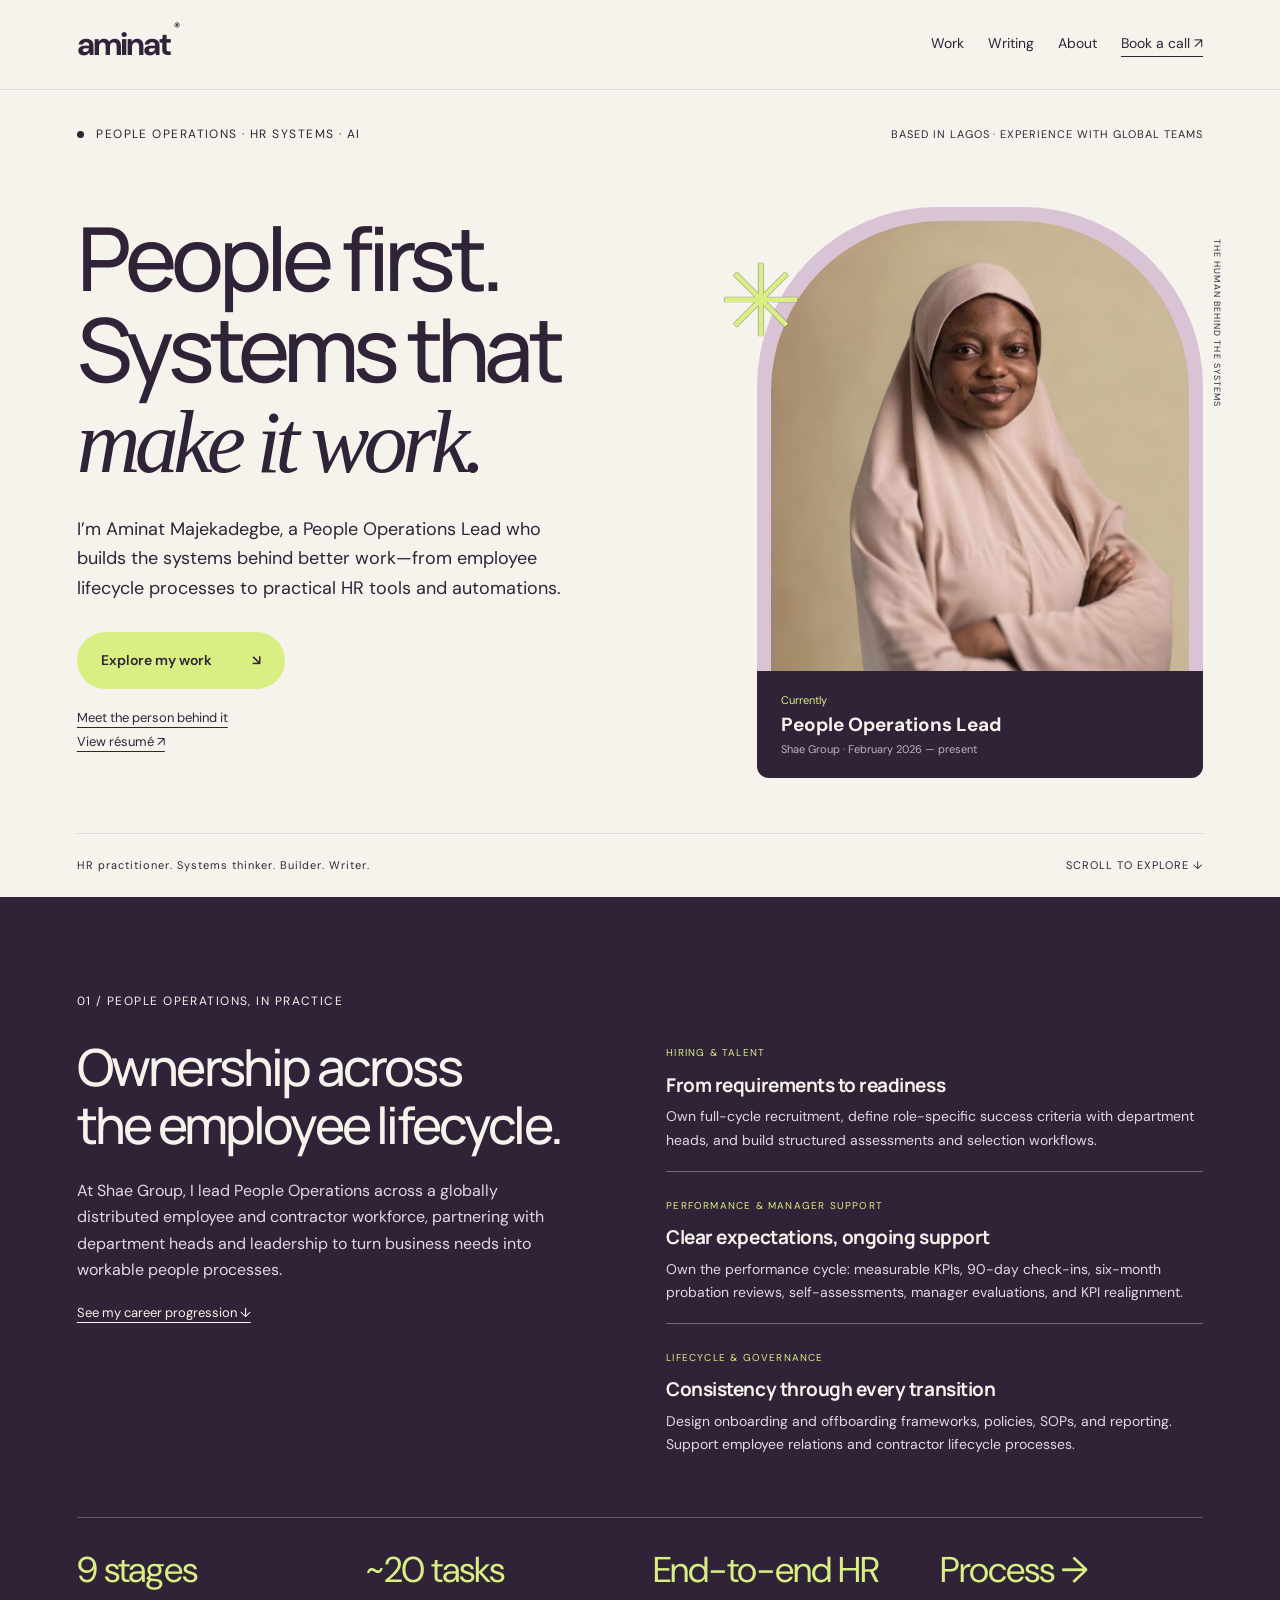
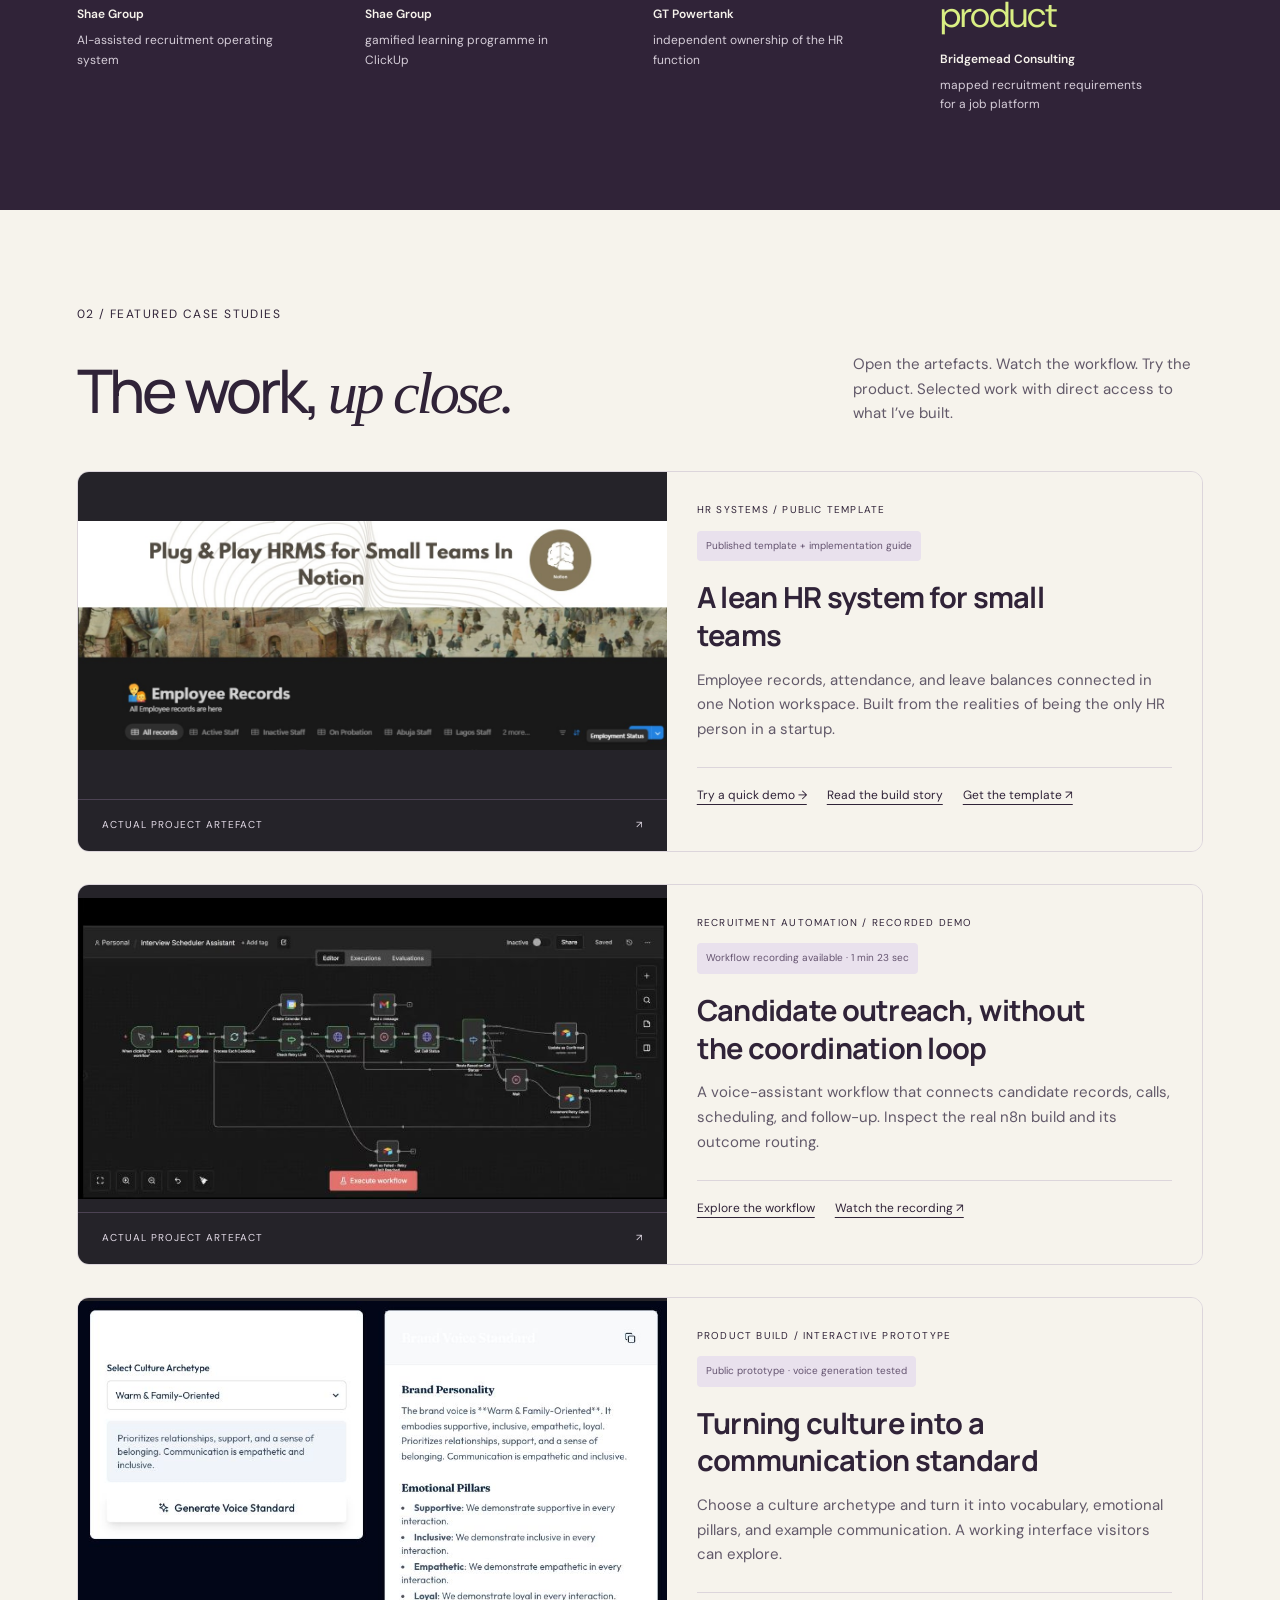
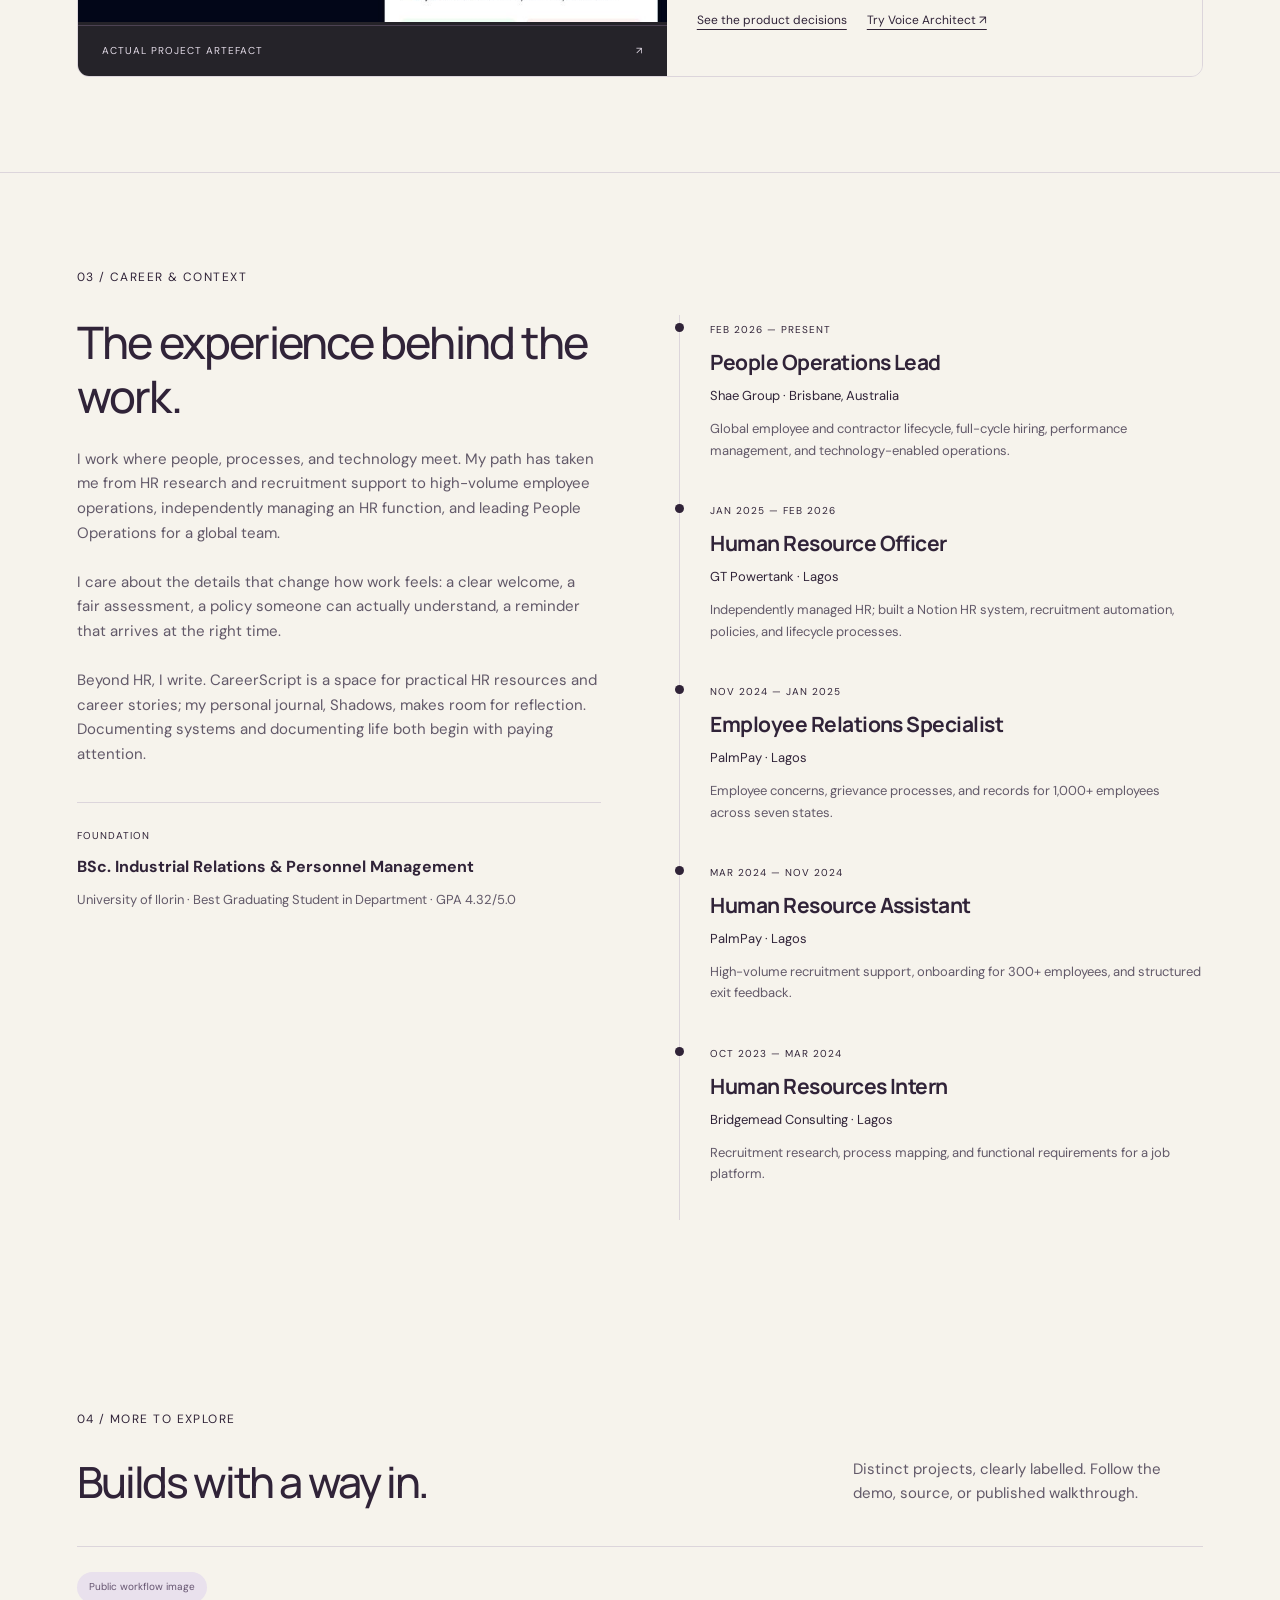
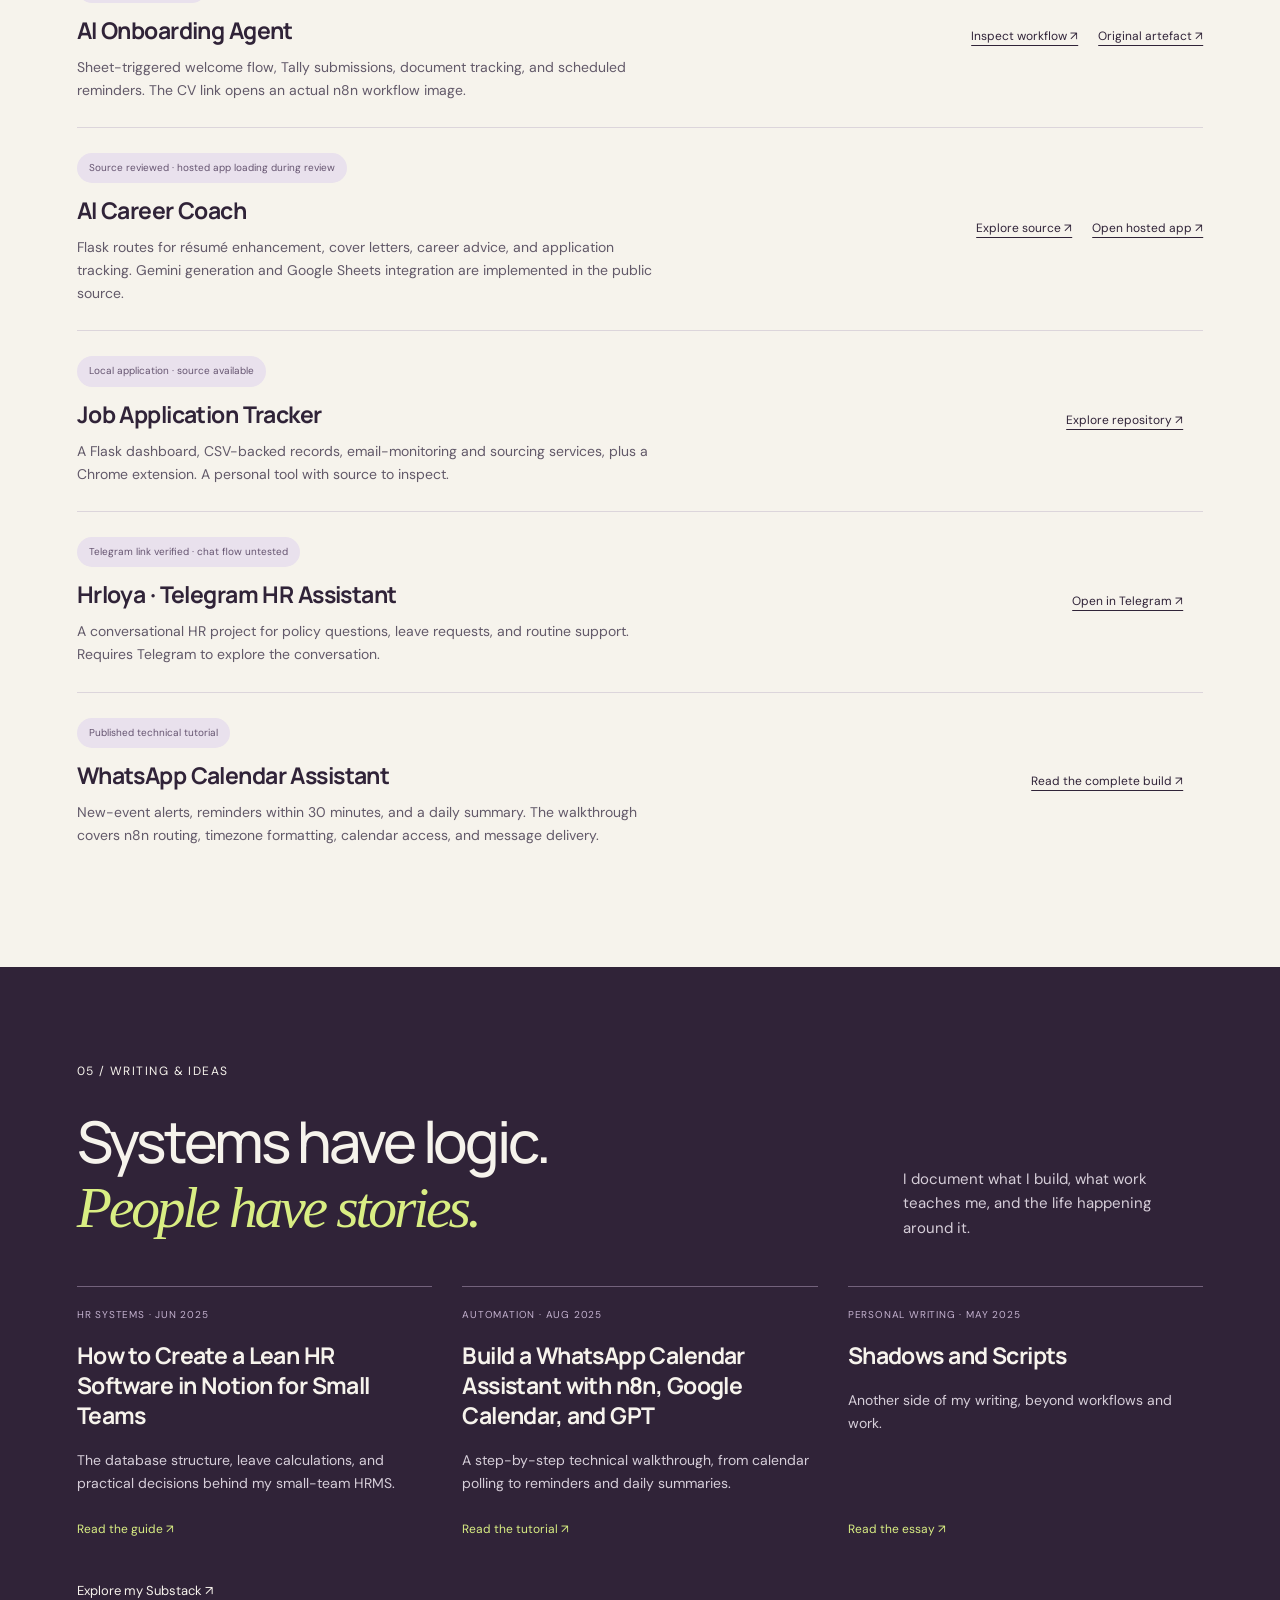
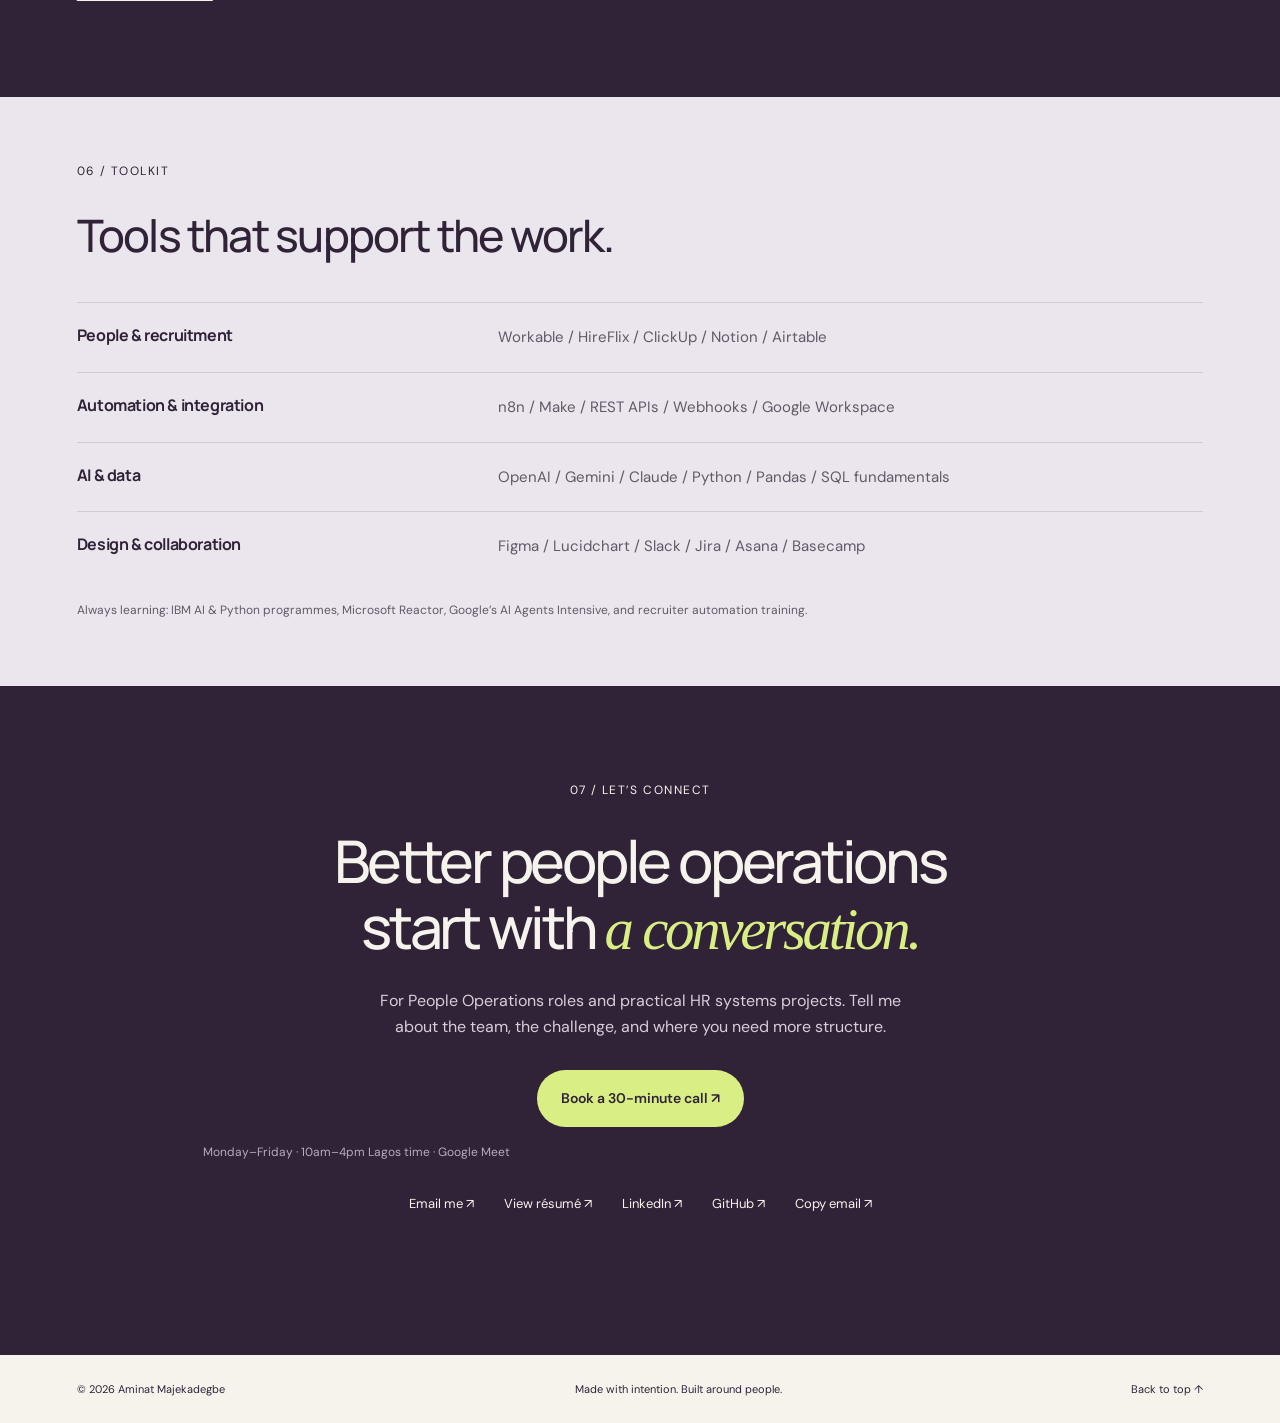
==== commit caffebcd: "Move leave demo to focused page, broaden career highlights and enable call booking" ====
--- a/index.html
+++ b/index.html
@@ -1,8 +1,8 @@
 <!DOCTYPE html>
 
 <html lang="en"><head><meta charset="utf-8"/><meta content="width=device-width,initial-scale=1" name="viewport"/><title>Aminat Majekadegbe — People, systems &amp; possibility</title><meta content="People Operations Lead and HR systems builder. Explore Aminat Majekadegbe’s recruitment, automation, performance, and AI projects." name="description"/><meta content="#302338" name="theme-color"/><link href="assets/favicon.svg" rel="icon" type="image/svg+xml"/><link href="style.css" rel="stylesheet"/><script defer="" src="evidence.js"></script></head>
-<body><a class="skip" href="#main">Skip to content</a><header><a class="wordmark" href="#">aminat<span>®</span></a><nav aria-label="Main navigation"><a href="#work">Work</a><a href="#lab">Try a workflow</a><a href="#writing">Writing</a><a href="#about">About</a><a href="#contact">Contact</a></nav><button aria-expanded="false" aria-label="Toggle navigation" class="menu">Menu +</button></header>
-<main id="main"><section class="hero"><div class="hero-top"><span class="eyebrow"><i></i> PEOPLE OPERATIONS · HR SYSTEMS · AI</span><span class="issue">BASED IN LAGOS · EXPERIENCE WITH GLOBAL TEAMS</span></div><div class="hero-grid"><div><h1>People first.<br/>Systems that<br/><em>make it work.</em></h1><p class="intro">I’m Aminat Majekadegbe, a People Operations Lead who builds the systems behind better work—from employee lifecycle processes to practical HR tools and automations.</p><a class="button lime" href="#work">Explore my work <span>↘</span></a><a class="textlink" href="#about">Meet the person behind it</a><a class="resume-link" href="assets/aminat-majekadegbe-cv.pdf" rel="noopener" target="_blank">View résumé ↗</a></div><div class="portrait-wrap"><div class="portrait-label">THE HUMAN BEHIND THE SYSTEMS</div><img alt="Aminat Majekadegbe" class="portrait" height="640" src="assets/headshot.jpg" width="540"/><div class="portrait-note"><span>Currently</span><strong>People Operations Lead</strong><small>Shae Group · February 2026 — present</small></div><span aria-hidden="true" class="asterisk">✳</span></div></div><div class="hero-bottom"><span>HR practitioner. Systems thinker. Builder. Writer.</span><a href="#leadership">SCROLL TO EXPLORE ↓</a></div></section><section class="leadership" id="leadership"><div class="section-label">01 / PEOPLE OPERATIONS, IN PRACTICE</div><div class="lead-grid"><div><h2>Ownership across<br/>the employee lifecycle.</h2><p>At Shae Group, I lead People Operations across a globally distributed employee and contractor workforce, partnering with department heads and leadership to turn business needs into workable people processes.</p><a class="textlink" href="#about">See my career progression ↓</a></div><div class="remit"><article><span>HIRING &amp; TALENT</span><h3>From requirements to readiness</h3><p>Own full-cycle recruitment, define role-specific success criteria with department heads, and build structured assessments and selection workflows.</p></article><article><span>PERFORMANCE &amp; MANAGER SUPPORT</span><h3>Clear expectations, ongoing support</h3><p>Own the performance cycle: measurable KPIs, 90-day check-ins, six-month probation reviews, self-assessments, manager evaluations, and KPI realignment.</p></article><article><span>LIFECYCLE &amp; GOVERNANCE</span><h3>Consistency through every transition</h3><p>Design onboarding and offboarding frameworks, policies, SOPs, and reporting. Support employee relations and contractor lifecycle processes.</p></article></div></div><div class="proof"><div><strong>1,000+</strong><span>employee records supported at PalmPay</span></div><div><strong>7 states</strong><span>across PalmPay’s workforce</span></div><div><strong>300+</strong><span>employees onboarded as HR Assistant</span></div></div></section><section class="featured" id="work"><div class="section-label">02 / FEATURED CASE STUDIES</div><div class="section-heading"><h2>The work, <em>up close.</em></h2><p>Open the artefacts. Watch the workflow. Try the product. Selected work with direct access to what I’ve built.</p></div><div class="featured-list"><article class="feature-card evidence-card"><a class="artefact-preview" href="case-studies/notion-hrms.html"><img alt="Public Notion HRMS product cover showing its employee records interface; employee rows excluded" height="620" loading="lazy" src="assets/notion-product.jpg" width="1100"/><span>ACTUAL PROJECT ARTEFACT <span aria-hidden="true">↗</span></span></a><div class="feature-copy"><span class="eyebrow">HR SYSTEMS / PUBLIC TEMPLATE</span><span class="case-status">Published template + implementation guide</span><h3>A lean HR system for small teams</h3><p>Employee records, attendance, and leave balances connected in one Notion workspace. Built from the realities of being the only HR person in a startup.</p><div class="evidence-actions"><a href="case-studies/notion-hrms.html">Read the build story</a><a href="https://majekadegbe.gumroad.com/l/diyhrms" rel="noopener noreferrer" target="_blank">Get the template ↗</a></div></div></article><article class="feature-card evidence-card"><a class="artefact-preview" href="case-studies/voice-interview-scheduler.html"><img alt="Actual n8n interview scheduler workflow from Aminat’s linked project recording" height="620" loading="lazy" src="assets/scheduler-workflow.jpg" width="1100"/><span>ACTUAL PROJECT ARTEFACT <span aria-hidden="true">↗</span></span></a><div class="feature-copy"><span class="eyebrow">RECRUITMENT AUTOMATION / RECORDED DEMO</span><span class="case-status">Workflow recording available · 1 min 23 sec</span><h3>Candidate outreach, without the coordination loop</h3><p>A voice-assistant workflow that connects candidate records, calls, scheduling, and follow-up. Inspect the real n8n build and its outcome routing.</p><div class="evidence-actions"><a href="case-studies/voice-interview-scheduler.html">Explore the workflow</a><a href="https://drive.google.com/file/d/18DO9wViiikwcE-659NkOVD2WNPyPufXH/view" rel="noopener noreferrer" target="_blank">Watch the recording ↗</a></div></div></article><article class="feature-card evidence-card"><a class="artefact-preview" href="case-studies/culturecore.html"><img alt="Culturecore Voice Architect showing a selected warm culture archetype and generated voice standard" height="620" loading="lazy" src="assets/culturecore-product.jpg" width="1100"/><span>ACTUAL PROJECT ARTEFACT <span aria-hidden="true">↗</span></span></a><div class="feature-copy"><span class="eyebrow">PRODUCT BUILD / INTERACTIVE PROTOTYPE</span><span class="case-status">Public prototype · voice generation tested</span><h3>Turning culture into a communication standard</h3><p>Choose a culture archetype and turn it into vocabulary, emotional pillars, and example communication. A working interface visitors can explore.</p><div class="evidence-actions"><a href="case-studies/culturecore.html">See the product decisions</a><a href="https://culturecoresaas.netlify.app/dashboard" rel="noopener noreferrer" target="_blank">Try Voice Architect ↗</a></div></div></article></div></section><section class="about" id="about"><div class="section-label">03 / CAREER &amp; CONTEXT</div><div class="about-grid"><div><h2>The experience behind the work.</h2><p>I work where people, processes, and technology meet. My path has taken me from HR research and recruitment support to high-volume employee operations, independently managing an HR function, and leading People Operations for a global team.</p><p>I care about the details that change how work feels: a clear welcome, a fair assessment, a policy someone can actually understand, a reminder that arrives at the right time.</p><p>Beyond HR, I write. CareerScript is a space for practical HR resources and career stories; my personal journal, Shadows, makes room for reflection. Documenting systems and documenting life both begin with paying attention.</p><div class="education"><span>FOUNDATION</span><strong>BSc. Industrial Relations &amp; Personnel Management</strong><p>University of Ilorin · Best Graduating Student in Department · GPA 4.32/5.0</p></div></div><div class="timeline"><article><time>FEB 2026 — PRESENT</time><h3>People Operations Lead</h3><span>Shae Group · Brisbane, Australia</span><p>Global employee and contractor lifecycle, full-cycle hiring, performance management, and technology-enabled operations.</p></article><article><time>JAN 2025 — FEB 2026</time><h3>Human Resource Officer</h3><span>GT Powertank · Lagos</span><p>Independently managed HR; built a Notion HR system, recruitment automation, policies, and lifecycle processes.</p></article><article><time>NOV 2024 — JAN 2025</time><h3>Employee Relations Specialist</h3><span>PalmPay · Lagos</span><p>Employee concerns, grievance processes, and records for 1,000+ employees across seven states.</p></article><article><time>MAR 2024 — NOV 2024</time><h3>Human Resource Assistant</h3><span>PalmPay · Lagos</span><p>High-volume recruitment support, onboarding for 300+ employees, and structured exit feedback.</p></article><article><time>OCT 2023 — MAR 2024</time><h3>Human Resources Intern</h3><span>Bridgemead Consulting · Lagos</span><p>Recruitment research, process mapping, and functional requirements for a job platform.</p></article></div></div></section><section class="interactive-lab" id="lab"><div class="lab-intro"><div class="section-label">04 / TRY THE LOGIC</div><h2>A leave request.<br/>Two possible paths.</h2><p>Explore the relationship between entitlement, an approval decision, and the remaining balance. This interactive explanation is based on the leave-tracker logic in my published Notion guide.</p><p class="demo-label">FICTIONAL EXAMPLE · RUNS ONLY IN YOUR BROWSER</p><a class="textlink" href="https://aminatmajekadegbe.substack.com/p/how-to-create-a-lean-hr-software" rel="noopener" target="_blank">Read the original implementation guide ↗</a></div><div class="leave-demo"><div class="demo-top"><span>LEAVE DESK / DEMO</span><button id="reset-demo" type="button">Reset ↺</button></div><div class="demo-balances"><div><span>Annual entitlement</span><strong>10 <small>days</small></strong></div><div><span>Previously approved</span><strong id="used-days">4 <small>days</small></strong></div><div><span>Available balance</span><strong id="remaining-days">6 <small>days</small></strong></div></div><form id="leave-form"><label for="request-days">New leave request</label><div class="request-input"><input id="request-days" max="10" min="1" required="" step="1" type="number" value="2"/><span>working days · fictional employee</span></div><button class="button lime" type="submit">Submit request <span>→</span></button></form><div hidden="" id="decision-panel"><div class="request-state">Awaiting manager review</div><p id="request-summary"></p><div class="decision-buttons"><button id="approve-request">Approve request</button><button id="decline-request">Decline request</button></div></div><div aria-live="polite" class="demo-result" id="demo-result">Submit a request to see the approval path.</div><ol aria-label="Example approval trail" class="audit-trail" id="audit-trail"><li>Starting balance: 10 entitled − 4 approved = 6 available.</li></ol><p class="demo-footnote">This is a portfolio demonstration, not the original Notion app. Approval actions and the trail are illustrative; no leave request is sent.</p></div></section><section class="evidence-library" id="library"><div class="section-label">05 / MORE TO EXPLORE</div><div class="section-heading"><h2>Builds with a way in.</h2><p>Distinct projects, clearly labelled. Follow the demo, source, or published walkthrough.</p></div><div class="library-list"><article><div><span class="case-status">Public workflow image</span><h3>AI Onboarding Agent</h3><p>Sheet-triggered welcome flow, Tally submissions, document tracking, and scheduled reminders. The CV link opens an actual n8n workflow image.</p></div><a href="assets/onboarding-workflow.jpg" target="_blank">Inspect workflow ↗</a><a href="https://drive.google.com/file/d/1p-HJGGyhcV3Yo1BP60CoSWGHGQa1uvFR/view" rel="noopener" target="_blank">Original artefact ↗</a></article><article><div><span class="case-status">Source reviewed · hosted app loading during review</span><h3>AI Career Coach</h3><p>Flask routes for résumé enhancement, cover letters, career advice, and application tracking. Gemini generation and Google Sheets integration are implemented in the public source.</p></div><a href="https://github.com/ThegalDev/ai-career-coach" rel="noopener" target="_blank">Explore source ↗</a><a href="https://ai-career-coach-c0n0.onrender.com" rel="noopener" target="_blank">Open hosted app ↗</a></article><article><div><span class="case-status">Local application · source available</span><h3>Job Application Tracker</h3><p>A Flask dashboard, CSV-backed records, email-monitoring and sourcing services, plus a Chrome extension. A personal tool with source to inspect.</p></div><a href="https://github.com/ThegalDev/job-application-tracker" rel="noopener" target="_blank">Explore repository ↗</a></article><article><div><span class="case-status">Telegram link verified · chat flow untested</span><h3>Hrloya · Telegram HR Assistant</h3><p>A conversational HR project for policy questions, leave requests, and routine support. Requires Telegram to explore the conversation.</p></div><a href="https://t.me/Hrloya_bot" rel="noopener" target="_blank">Open in Telegram ↗</a></article><article><div><span class="case-status">Published technical tutorial</span><h3>WhatsApp Calendar Assistant</h3><p>New-event alerts, reminders within 30 minutes, and a daily summary. The walkthrough covers n8n routing, timezone formatting, calendar access, and message delivery.</p></div><a href="https://aminatmajekadegbe.substack.com/p/build-a-whatsapp-calendar-assistant" rel="noopener" target="_blank">Read the complete build ↗</a></article></div></section><section class="writing-section" id="writing"><div class="section-label">06 / WRITING &amp; IDEAS</div><div class="writing-heading"><h2>Systems have logic.<br/><em>People have stories.</em></h2><p>I document what I build, what work teaches me, and the life happening around it.</p></div><div class="writing-list"><a href="https://aminatmajekadegbe.substack.com/p/how-to-create-a-lean-hr-software" rel="noopener" target="_blank"><span>HR SYSTEMS · JUN 2025</span><h3>How to Create a Lean HR Software in Notion for Small Teams</h3><p>The database structure, leave calculations, and practical decisions behind my small-team HRMS.</p><span>Read the guide ↗</span></a><a href="https://aminatmajekadegbe.substack.com/p/build-a-whatsapp-calendar-assistant" rel="noopener" target="_blank"><span>AUTOMATION · AUG 2025</span><h3>Build a WhatsApp Calendar Assistant with n8n, Google Calendar, and GPT</h3><p>A step-by-step technical walkthrough, from calendar polling to reminders and daily summaries.</p><span>Read the tutorial ↗</span></a><a href="https://aminatmajekadegbe.substack.com/p/shadows-and-scripts" rel="noopener" target="_blank"><span>PERSONAL WRITING · MAY 2025</span><h3>Shadows and Scripts</h3><p>Another side of my writing, beyond workflows and work.</p><span>Read the essay ↗</span></a></div><a class="textlink" href="https://aminatmajekadegbe.substack.com" rel="noopener" target="_blank">Explore my Substack ↗</a></section>
-<section class="toolkit"><div class="section-label">07 / TOOLKIT</div><h2>Tools that support the work.</h2><div class="toolrows"><div><h3>People &amp; recruitment</h3><p>Workable / HireFlix / ClickUp / Notion / Airtable</p></div><div><h3>Automation &amp; integration</h3><p>n8n / Make / REST APIs / Webhooks / Google Workspace</p></div><div><h3>AI &amp; data</h3><p>OpenAI / Gemini / Claude / Python / Pandas / SQL fundamentals</p></div><div><h3>Design &amp; collaboration</h3><p>Figma / Lucidchart / Slack / Jira / Asana / Basecamp</p></div></div><p class="learning">Always learning: IBM AI &amp; Python programmes, Microsoft Reactor, Google’s AI Agents Intensive, and recruiter automation training.</p></section>
-<section class="contact" id="contact"><div class="section-label">08 / LET’S CONNECT</div><h2>Better people operations<br/>start with <em>a conversation.</em></h2><p>For People Operations roles and practical HR systems projects. Tell me about the team, the challenge, and where you need more structure.</p><a class="button lime" href="mailto:majekadegbeaminat85@gmail.com">Say hello <span>↗</span></a><div class="contact-links"><a href="assets/aminat-majekadegbe-cv.pdf" rel="noopener" target="_blank">View résumé ↗</a><a href="https://www.linkedin.com/in/aminat-majekadegbe/" rel="noopener noreferrer" target="_blank">LinkedIn ↗</a><a href="https://github.com/ThegalDev" rel="noopener noreferrer" target="_blank">GitHub ↗</a><button id="copy-email">Copy email ↗</button></div><p aria-live="polite" id="copy-status"></p></section></main><footer><span>© <span id="year">2026</span> Aminat Majekadegbe</span><span>Made with intention. Built around people.</span><a href="#">Back to top ↑</a></footer>
+<body><a class="skip" href="#main">Skip to content</a><header><a class="wordmark" href="#">aminat<span>®</span></a><nav aria-label="Main navigation"><a href="#work">Work</a><a href="#writing">Writing</a><a href="#about">About</a><a href="https://calendar.google.com/calendar/appointments/schedules/AcZssZ3gdhxKCgad7jOKpsGMfdb-5xB73wn3RzXjmB8zJc9T6Veb1km9lkJjlpzTlpukU8B0T7m-A5vB" rel="noopener" target="_blank">Book a call ↗</a></nav><button aria-expanded="false" aria-label="Toggle navigation" class="menu">Menu +</button></header>
+<main id="main"><section class="hero"><div class="hero-top"><span class="eyebrow"><i></i> PEOPLE OPERATIONS · HR SYSTEMS · AI</span><span class="issue">BASED IN LAGOS · EXPERIENCE WITH GLOBAL TEAMS</span></div><div class="hero-grid"><div><h1>People first.<br/>Systems that<br/><em>make it work.</em></h1><p class="intro">I’m Aminat Majekadegbe, a People Operations Lead who builds the systems behind better work—from employee lifecycle processes to practical HR tools and automations.</p><a class="button lime" href="#work">Explore my work <span>↘</span></a><a class="textlink" href="#about">Meet the person behind it</a><a class="resume-link" href="assets/aminat-majekadegbe-cv.pdf" rel="noopener" target="_blank">View résumé ↗</a></div><div class="portrait-wrap"><div class="portrait-label">THE HUMAN BEHIND THE SYSTEMS</div><img alt="Aminat Majekadegbe" class="portrait" height="640" src="assets/headshot.jpg" width="540"/><div class="portrait-note"><span>Currently</span><strong>People Operations Lead</strong><small>Shae Group · February 2026 — present</small></div><span aria-hidden="true" class="asterisk">✳</span></div></div><div class="hero-bottom"><span>HR practitioner. Systems thinker. Builder. Writer.</span><a href="#leadership">SCROLL TO EXPLORE ↓</a></div></section><section class="leadership" id="leadership"><div class="section-label">01 / PEOPLE OPERATIONS, IN PRACTICE</div><div class="lead-grid"><div><h2>Ownership across<br/>the employee lifecycle.</h2><p>At Shae Group, I lead People Operations across a globally distributed employee and contractor workforce, partnering with department heads and leadership to turn business needs into workable people processes.</p><a class="textlink" href="#about">See my career progression ↓</a></div><div class="remit"><article><span>HIRING &amp; TALENT</span><h3>From requirements to readiness</h3><p>Own full-cycle recruitment, define role-specific success criteria with department heads, and build structured assessments and selection workflows.</p></article><article><span>PERFORMANCE &amp; MANAGER SUPPORT</span><h3>Clear expectations, ongoing support</h3><p>Own the performance cycle: measurable KPIs, 90-day check-ins, six-month probation reviews, self-assessments, manager evaluations, and KPI realignment.</p></article><article><span>LIFECYCLE &amp; GOVERNANCE</span><h3>Consistency through every transition</h3><p>Design onboarding and offboarding frameworks, policies, SOPs, and reporting. Support employee relations and contractor lifecycle processes.</p></article></div></div><div class="proof"><div><strong>9 stages</strong><b>Shae Group</b><span>AI-assisted recruitment operating system</span></div><div><strong>~20 tasks</strong><b>Shae Group</b><span>gamified learning programme in ClickUp</span></div><div><strong>End-to-end HR</strong><b>GT Powertank</b><span>independent ownership of the HR function</span></div><div><strong>Process → product</strong><b>Bridgemead Consulting</b><span>mapped recruitment requirements for a job platform</span></div></div></section><section class="featured" id="work"><div class="section-label">02 / FEATURED CASE STUDIES</div><div class="section-heading"><h2>The work, <em>up close.</em></h2><p>Open the artefacts. Watch the workflow. Try the product. Selected work with direct access to what I’ve built.</p></div><div class="featured-list"><article class="feature-card evidence-card"><a class="artefact-preview" href="case-studies/notion-hrms.html"><img alt="Public Notion HRMS product cover showing its employee records interface; employee rows excluded" height="620" loading="lazy" src="assets/notion-product.jpg" width="1100"/><span>ACTUAL PROJECT ARTEFACT <span aria-hidden="true">↗</span></span></a><div class="feature-copy"><span class="eyebrow">HR SYSTEMS / PUBLIC TEMPLATE</span><span class="case-status">Published template + implementation guide</span><h3>A lean HR system for small teams</h3><p>Employee records, attendance, and leave balances connected in one Notion workspace. Built from the realities of being the only HR person in a startup.</p><div class="evidence-actions"><a href="demos/leave-workflow.html">Try a quick demo →</a><a href="case-studies/notion-hrms.html">Read the build story</a><a href="https://majekadegbe.gumroad.com/l/diyhrms" rel="noopener noreferrer" target="_blank">Get the template ↗</a></div></div></article><article class="feature-card evidence-card"><a class="artefact-preview" href="case-studies/voice-interview-scheduler.html"><img alt="Actual n8n interview scheduler workflow from Aminat’s linked project recording" height="620" loading="lazy" src="assets/scheduler-workflow.jpg" width="1100"/><span>ACTUAL PROJECT ARTEFACT <span aria-hidden="true">↗</span></span></a><div class="feature-copy"><span class="eyebrow">RECRUITMENT AUTOMATION / RECORDED DEMO</span><span class="case-status">Workflow recording available · 1 min 23 sec</span><h3>Candidate outreach, without the coordination loop</h3><p>A voice-assistant workflow that connects candidate records, calls, scheduling, and follow-up. Inspect the real n8n build and its outcome routing.</p><div class="evidence-actions"><a href="case-studies/voice-interview-scheduler.html">Explore the workflow</a><a href="https://drive.google.com/file/d/18DO9wViiikwcE-659NkOVD2WNPyPufXH/view" rel="noopener noreferrer" target="_blank">Watch the recording ↗</a></div></div></article><article class="feature-card evidence-card"><a class="artefact-preview" href="case-studies/culturecore.html"><img alt="Culturecore Voice Architect showing a selected warm culture archetype and generated voice standard" height="620" loading="lazy" src="assets/culturecore-product.jpg" width="1100"/><span>ACTUAL PROJECT ARTEFACT <span aria-hidden="true">↗</span></span></a><div class="feature-copy"><span class="eyebrow">PRODUCT BUILD / INTERACTIVE PROTOTYPE</span><span class="case-status">Public prototype · voice generation tested</span><h3>Turning culture into a communication standard</h3><p>Choose a culture archetype and turn it into vocabulary, emotional pillars, and example communication. A working interface visitors can explore.</p><div class="evidence-actions"><a href="case-studies/culturecore.html">See the product decisions</a><a href="https://culturecoresaas.netlify.app/dashboard" rel="noopener noreferrer" target="_blank">Try Voice Architect ↗</a></div></div></article></div></section><section class="about" id="about"><div class="section-label">03 / CAREER &amp; CONTEXT</div><div class="about-grid"><div><h2>The experience behind the work.</h2><p>I work where people, processes, and technology meet. My path has taken me from HR research and recruitment support to high-volume employee operations, independently managing an HR function, and leading People Operations for a global team.</p><p>I care about the details that change how work feels: a clear welcome, a fair assessment, a policy someone can actually understand, a reminder that arrives at the right time.</p><p>Beyond HR, I write. CareerScript is a space for practical HR resources and career stories; my personal journal, Shadows, makes room for reflection. Documenting systems and documenting life both begin with paying attention.</p><div class="education"><span>FOUNDATION</span><strong>BSc. Industrial Relations &amp; Personnel Management</strong><p>University of Ilorin · Best Graduating Student in Department · GPA 4.32/5.0</p></div></div><div class="timeline"><article><time>FEB 2026 — PRESENT</time><h3>People Operations Lead</h3><span>Shae Group · Brisbane, Australia</span><p>Global employee and contractor lifecycle, full-cycle hiring, performance management, and technology-enabled operations.</p></article><article><time>JAN 2025 — FEB 2026</time><h3>Human Resource Officer</h3><span>GT Powertank · Lagos</span><p>Independently managed HR; built a Notion HR system, recruitment automation, policies, and lifecycle processes.</p></article><article><time>NOV 2024 — JAN 2025</time><h3>Employee Relations Specialist</h3><span>PalmPay · Lagos</span><p>Employee concerns, grievance processes, and records for 1,000+ employees across seven states.</p></article><article><time>MAR 2024 — NOV 2024</time><h3>Human Resource Assistant</h3><span>PalmPay · Lagos</span><p>High-volume recruitment support, onboarding for 300+ employees, and structured exit feedback.</p></article><article><time>OCT 2023 — MAR 2024</time><h3>Human Resources Intern</h3><span>Bridgemead Consulting · Lagos</span><p>Recruitment research, process mapping, and functional requirements for a job platform.</p></article></div></div></section><section class="evidence-library" id="library"><div class="section-label">04 / MORE TO EXPLORE</div><div class="section-heading"><h2>Builds with a way in.</h2><p>Distinct projects, clearly labelled. Follow the demo, source, or published walkthrough.</p></div><div class="library-list"><article><div><span class="case-status">Public workflow image</span><h3>AI Onboarding Agent</h3><p>Sheet-triggered welcome flow, Tally submissions, document tracking, and scheduled reminders. The CV link opens an actual n8n workflow image.</p></div><a href="assets/onboarding-workflow.jpg" target="_blank">Inspect workflow ↗</a><a href="https://drive.google.com/file/d/1p-HJGGyhcV3Yo1BP60CoSWGHGQa1uvFR/view" rel="noopener" target="_blank">Original artefact ↗</a></article><article><div><span class="case-status">Source reviewed · hosted app loading during review</span><h3>AI Career Coach</h3><p>Flask routes for résumé enhancement, cover letters, career advice, and application tracking. Gemini generation and Google Sheets integration are implemented in the public source.</p></div><a href="https://github.com/ThegalDev/ai-career-coach" rel="noopener" target="_blank">Explore source ↗</a><a href="https://ai-career-coach-c0n0.onrender.com" rel="noopener" target="_blank">Open hosted app ↗</a></article><article><div><span class="case-status">Local application · source available</span><h3>Job Application Tracker</h3><p>A Flask dashboard, CSV-backed records, email-monitoring and sourcing services, plus a Chrome extension. A personal tool with source to inspect.</p></div><a href="https://github.com/ThegalDev/job-application-tracker" rel="noopener" target="_blank">Explore repository ↗</a></article><article><div><span class="case-status">Telegram link verified · chat flow untested</span><h3>Hrloya · Telegram HR Assistant</h3><p>A conversational HR project for policy questions, leave requests, and routine support. Requires Telegram to explore the conversation.</p></div><a href="https://t.me/Hrloya_bot" rel="noopener" target="_blank">Open in Telegram ↗</a></article><article><div><span class="case-status">Published technical tutorial</span><h3>WhatsApp Calendar Assistant</h3><p>New-event alerts, reminders within 30 minutes, and a daily summary. The walkthrough covers n8n routing, timezone formatting, calendar access, and message delivery.</p></div><a href="https://aminatmajekadegbe.substack.com/p/build-a-whatsapp-calendar-assistant" rel="noopener" target="_blank">Read the complete build ↗</a></article></div></section><section class="writing-section" id="writing"><div class="section-label">05 / WRITING &amp; IDEAS</div><div class="writing-heading"><h2>Systems have logic.<br/><em>People have stories.</em></h2><p>I document what I build, what work teaches me, and the life happening around it.</p></div><div class="writing-list"><a href="https://aminatmajekadegbe.substack.com/p/how-to-create-a-lean-hr-software" rel="noopener" target="_blank"><span>HR SYSTEMS · JUN 2025</span><h3>How to Create a Lean HR Software in Notion for Small Teams</h3><p>The database structure, leave calculations, and practical decisions behind my small-team HRMS.</p><span>Read the guide ↗</span></a><a href="https://aminatmajekadegbe.substack.com/p/build-a-whatsapp-calendar-assistant" rel="noopener" target="_blank"><span>AUTOMATION · AUG 2025</span><h3>Build a WhatsApp Calendar Assistant with n8n, Google Calendar, and GPT</h3><p>A step-by-step technical walkthrough, from calendar polling to reminders and daily summaries.</p><span>Read the tutorial ↗</span></a><a href="https://aminatmajekadegbe.substack.com/p/shadows-and-scripts" rel="noopener" target="_blank"><span>PERSONAL WRITING · MAY 2025</span><h3>Shadows and Scripts</h3><p>Another side of my writing, beyond workflows and work.</p><span>Read the essay ↗</span></a></div><a class="textlink" href="https://aminatmajekadegbe.substack.com" rel="noopener" target="_blank">Explore my Substack ↗</a></section>
+<section class="toolkit"><div class="section-label">06 / TOOLKIT</div><h2>Tools that support the work.</h2><div class="toolrows"><div><h3>People &amp; recruitment</h3><p>Workable / HireFlix / ClickUp / Notion / Airtable</p></div><div><h3>Automation &amp; integration</h3><p>n8n / Make / REST APIs / Webhooks / Google Workspace</p></div><div><h3>AI &amp; data</h3><p>OpenAI / Gemini / Claude / Python / Pandas / SQL fundamentals</p></div><div><h3>Design &amp; collaboration</h3><p>Figma / Lucidchart / Slack / Jira / Asana / Basecamp</p></div></div><p class="learning">Always learning: IBM AI &amp; Python programmes, Microsoft Reactor, Google’s AI Agents Intensive, and recruiter automation training.</p></section>
+<section class="contact" id="contact"><div class="section-label">07 / LET’S CONNECT</div><h2>Better people operations<br/>start with <em>a conversation.</em></h2><p>For People Operations roles and practical HR systems projects. Tell me about the team, the challenge, and where you need more structure.</p><a class="button lime" href="https://calendar.google.com/calendar/appointments/schedules/AcZssZ3gdhxKCgad7jOKpsGMfdb-5xB73wn3RzXjmB8zJc9T6Veb1km9lkJjlpzTlpukU8B0T7m-A5vB" rel="noopener" target="_blank">Book a 30-minute call ↗</a><p class="booking-note">Monday–Friday · 10am–4pm Lagos time · Google Meet</p><div class="contact-links"><a href="mailto:majekadegbeaminat85@gmail.com">Email me ↗</a><a href="assets/aminat-majekadegbe-cv.pdf" rel="noopener" target="_blank">View résumé ↗</a><a href="https://www.linkedin.com/in/aminat-majekadegbe/" rel="noopener noreferrer" target="_blank">LinkedIn ↗</a><a href="https://github.com/ThegalDev" rel="noopener noreferrer" target="_blank">GitHub ↗</a><button id="copy-email">Copy email ↗</button></div><p aria-live="polite" id="copy-status"></p></section></main><footer><span>© <span id="year">2026</span> Aminat Majekadegbe</span><span>Made with intention. Built around people.</span><a href="#">Back to top ↑</a></footer>
 </body></html>
--- a/style.css
+++ b/style.css
@@ -13,3 +13,8 @@
 @media(max-width:900px){header nav{gap:16px;font-size:12px}.library-list article{grid-template-columns:1fr auto}.library-list article>a:last-child{grid-column:2}.writing-list{gap:22px}.feature-copy h3{font-size:25px}.evidence-card{grid-template-columns:1fr 1fr}}
 @media(max-width:640px){.evidence-card,.interactive-lab{grid-template-columns:1fr;gap:0}.evidence-card .feature-copy{padding:25px}.artefact-preview img{aspect-ratio:1.6}.feature-copy h3{font-size:26px}.lab-intro{position:static;margin-bottom:30px}.demo-balances{gap:10px}.demo-balances strong{font-size:29px}.demo-balances>div>span{font-size:10px;min-height:35px}.leave-demo{padding:20px}.library-list article{grid-template-columns:1fr 1fr;gap:15px}.library-list article>div{grid-column:1/-1}.library-list article>a:last-child{grid-column:auto}.library-list article>a{font-size:12px}.writing-heading{display:block}.writing-heading>p{margin-top:25px}.writing-list{grid-template-columns:1fr;gap:30px}.writing-list>a{padding-bottom:10px}.writing-list h3{margin:12px 0}.case-next{flex-direction:column}.source-links{flex-direction:column;align-items:flex-start}.contact-links{flex-wrap:wrap;gap:20px}.artefact-figure{margin-left:0;margin-right:0}.evidence-library h2{font-size:34px}}
 .case-next{position:static;left:auto;right:auto;top:auto;background:transparent}.zoom-artefact img{height:auto;aspect-ratio:auto}
+
+/* Focused project demos and evidence across roles */
+.leadership .proof{grid-template-columns:repeat(4,minmax(0,1fr));gap:25px}.leadership .proof strong{font-size:clamp(23px,2.8vw,36px);line-height:1.25;margin-bottom:12px}.leadership .proof b{display:block;font-size:12px;font-weight:600;margin-bottom:6px}.leadership .proof span{max-width:220px}.demo-page .interactive-lab{padding-top:65px}.demo-explainer h2{font-size:42px}.demo-guide{display:grid;grid-template-columns:repeat(3,1fr);gap:35px;margin:35px 0 55px}.demo-guide article{border-top:1px solid var(--line);padding-top:20px}.demo-guide article>span{font-size:12px;color:var(--muted)}.demo-guide h3{margin:12px 0}.demo-guide p,.demo-context p{font-size:15px;color:var(--muted)}.demo-context{max-width:760px;border-left:3px solid #9c7eab;padding-left:25px}.demo-context h3{margin-bottom:15px}@media(max-width:800px){.leadership .proof{grid-template-columns:repeat(2,minmax(0,1fr))}}@media(max-width:640px){.leadership .proof>div{display:block}.leadership .proof{gap:28px 20px}.demo-guide{grid-template-columns:1fr;gap:25px}.demo-page .interactive-lab{padding-top:40px}.demo-explainer h2{font-size:34px}}
+
+.contact .booking-note{font-size:12px;opacity:.8;margin:16px 0 28px}
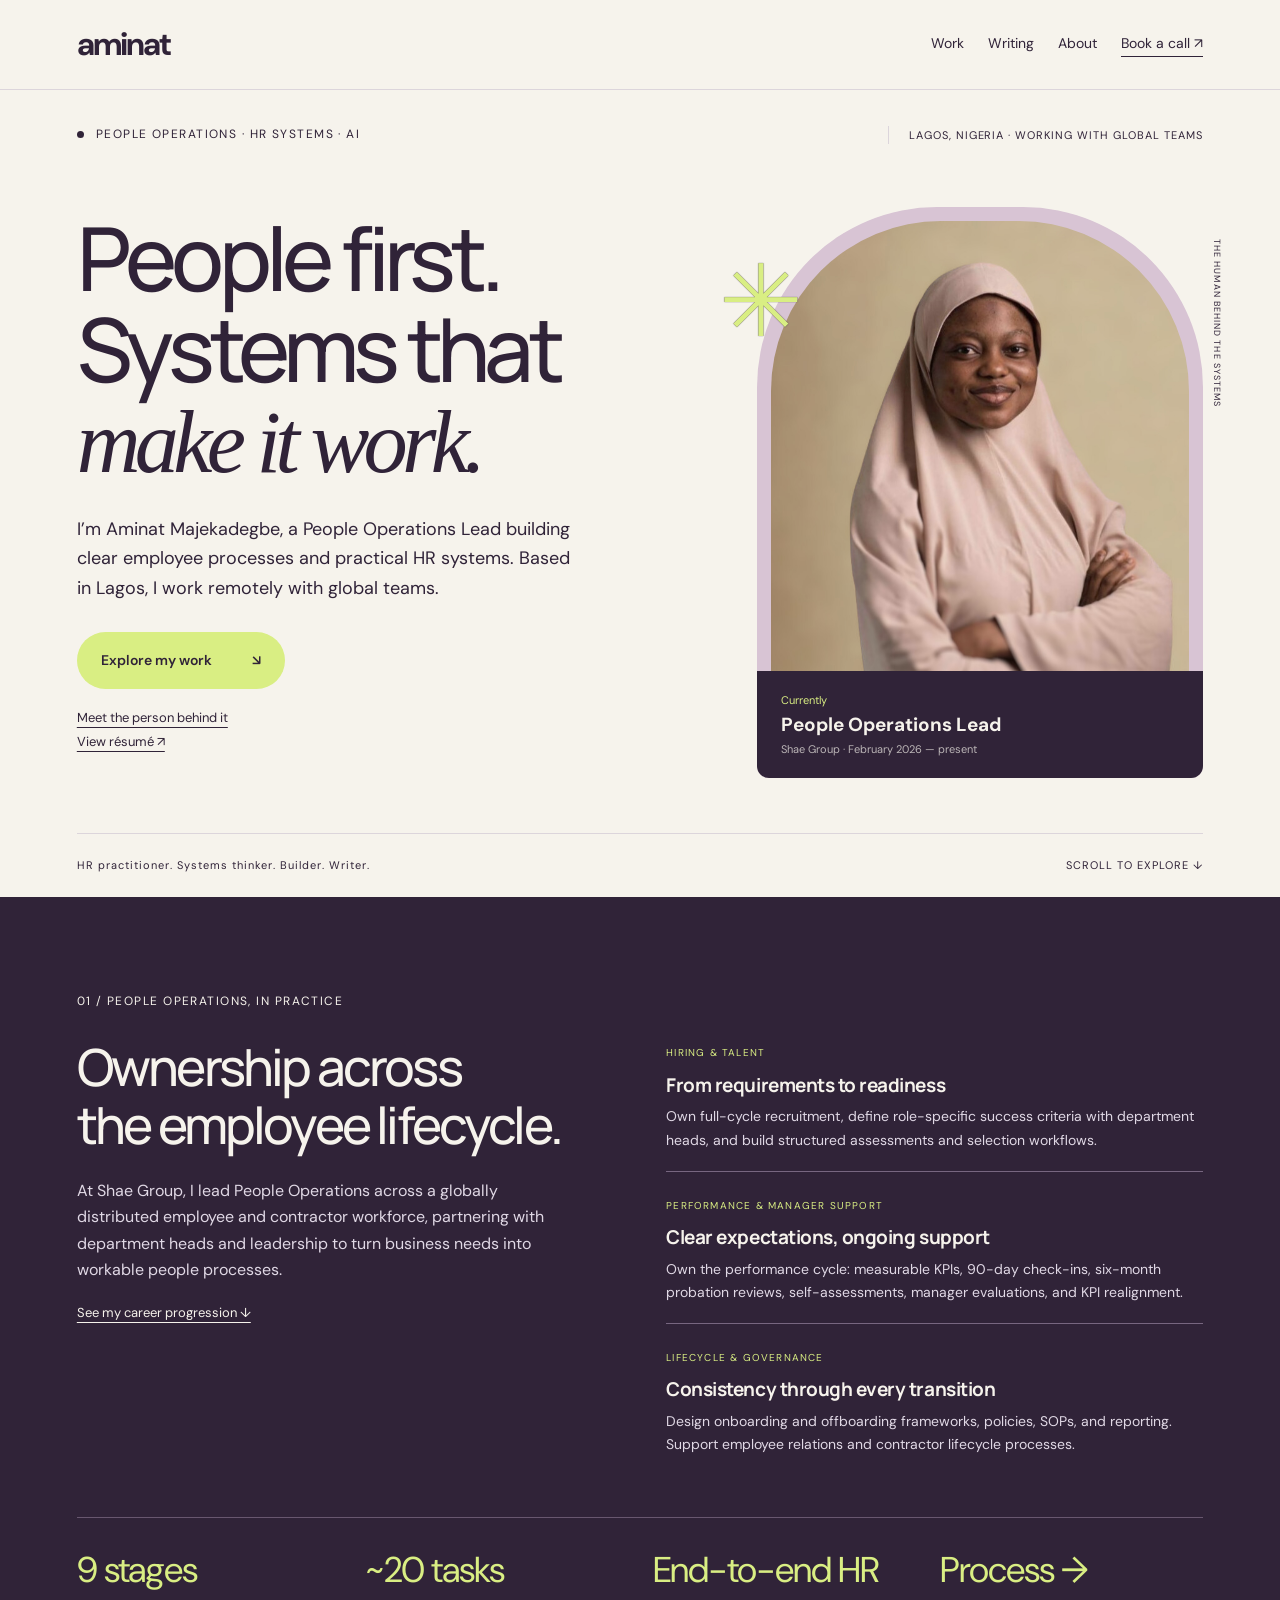
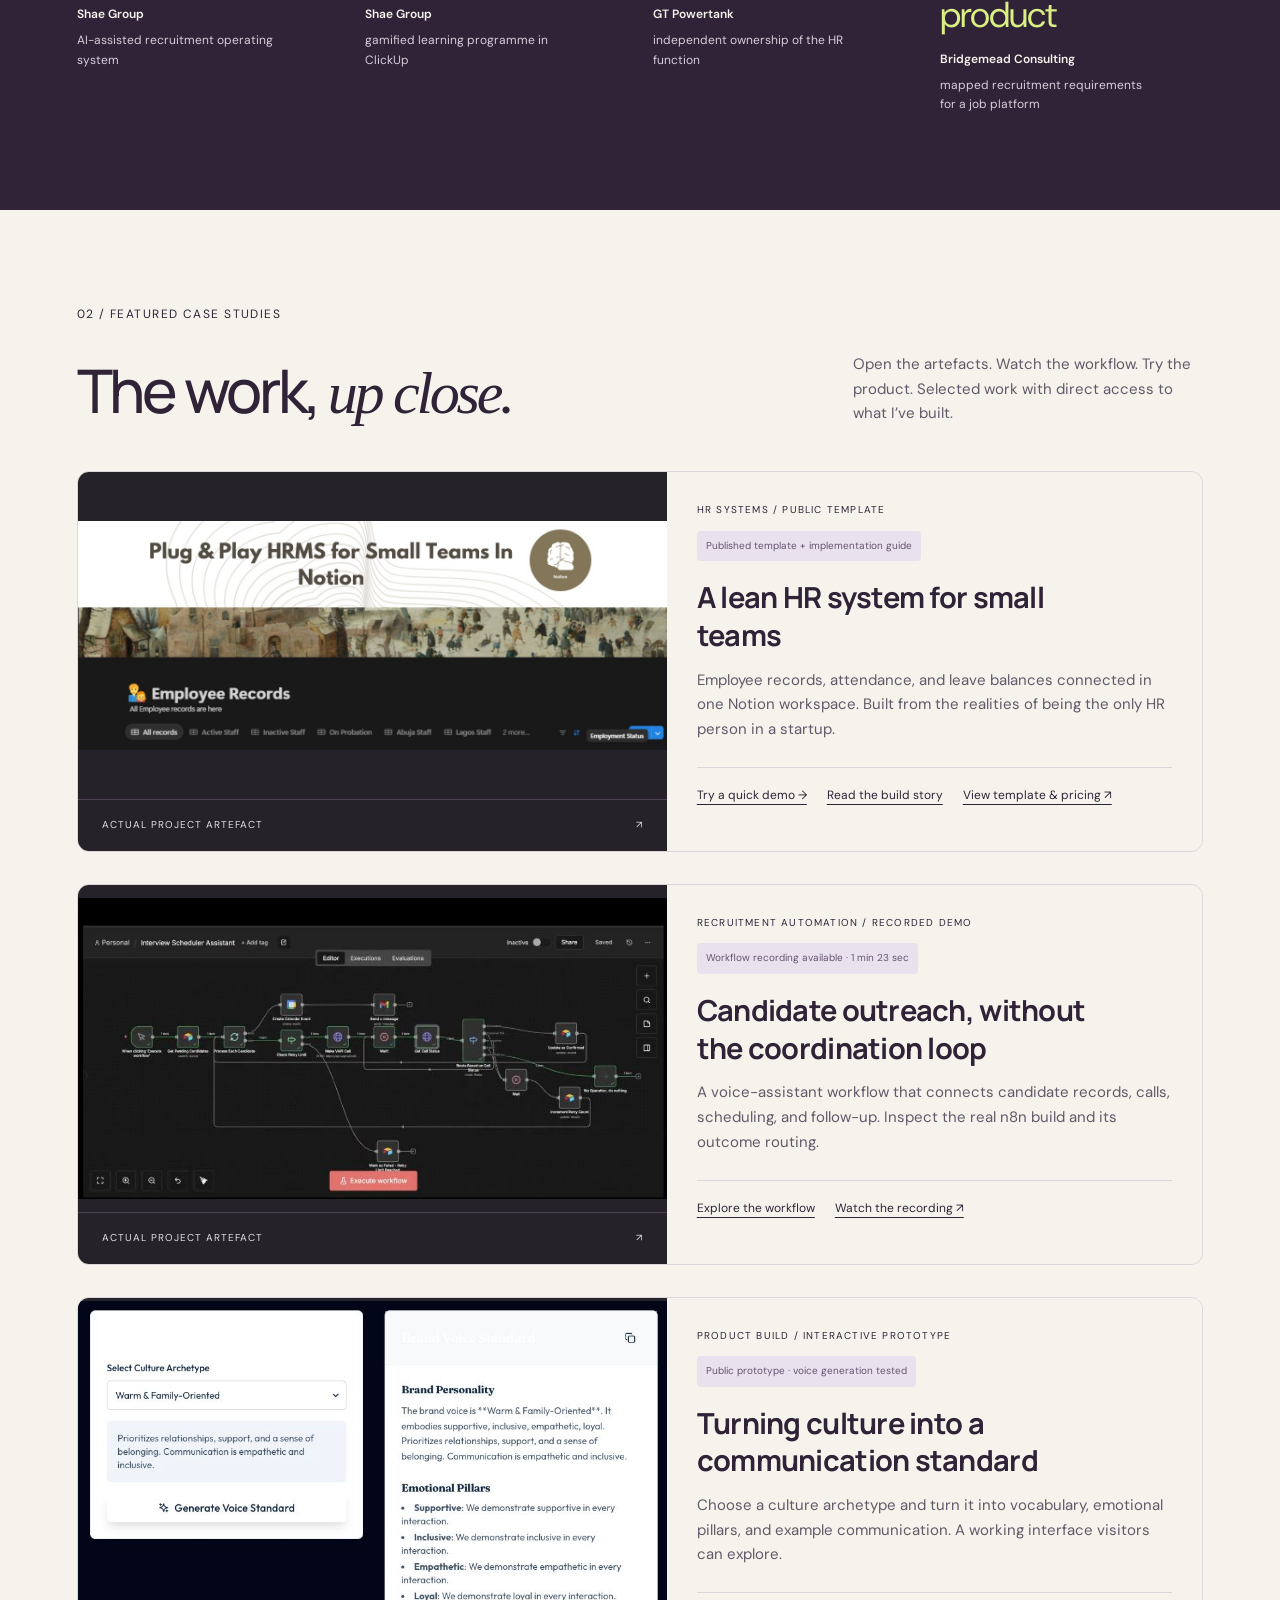
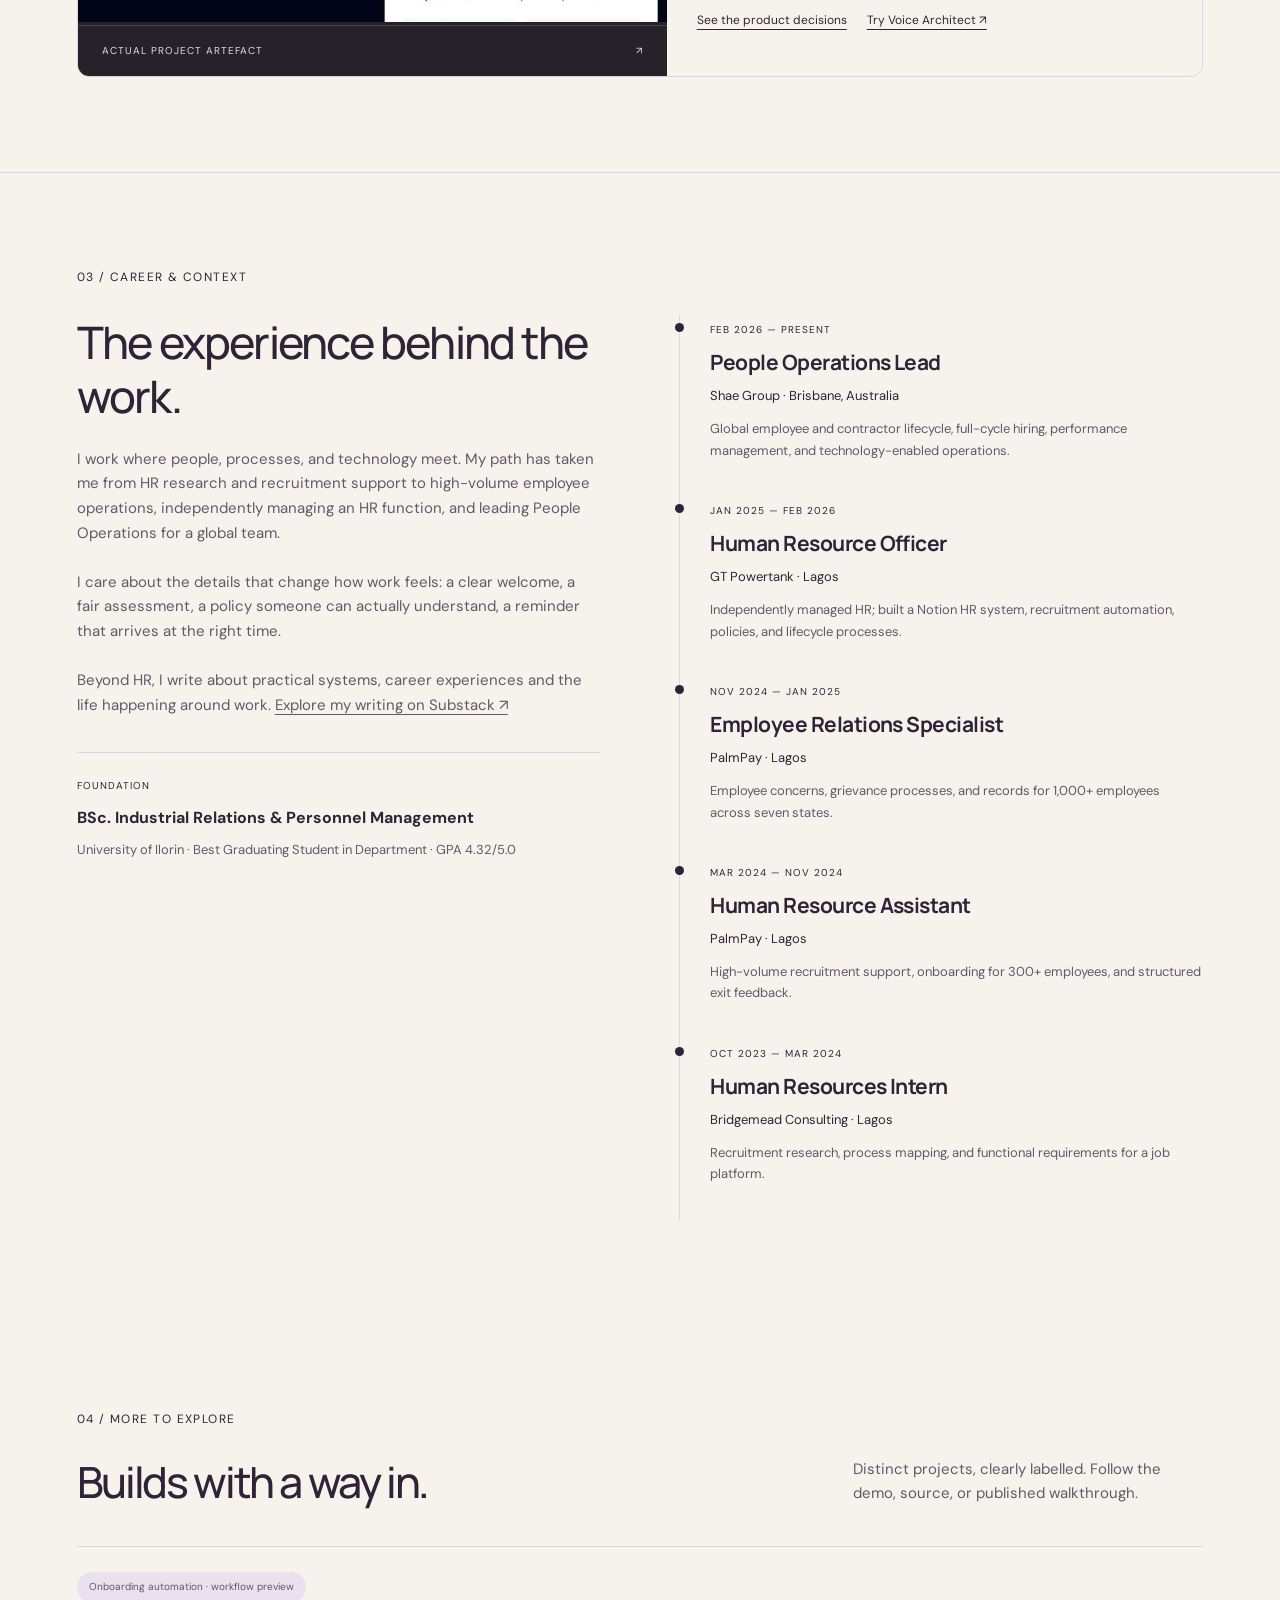
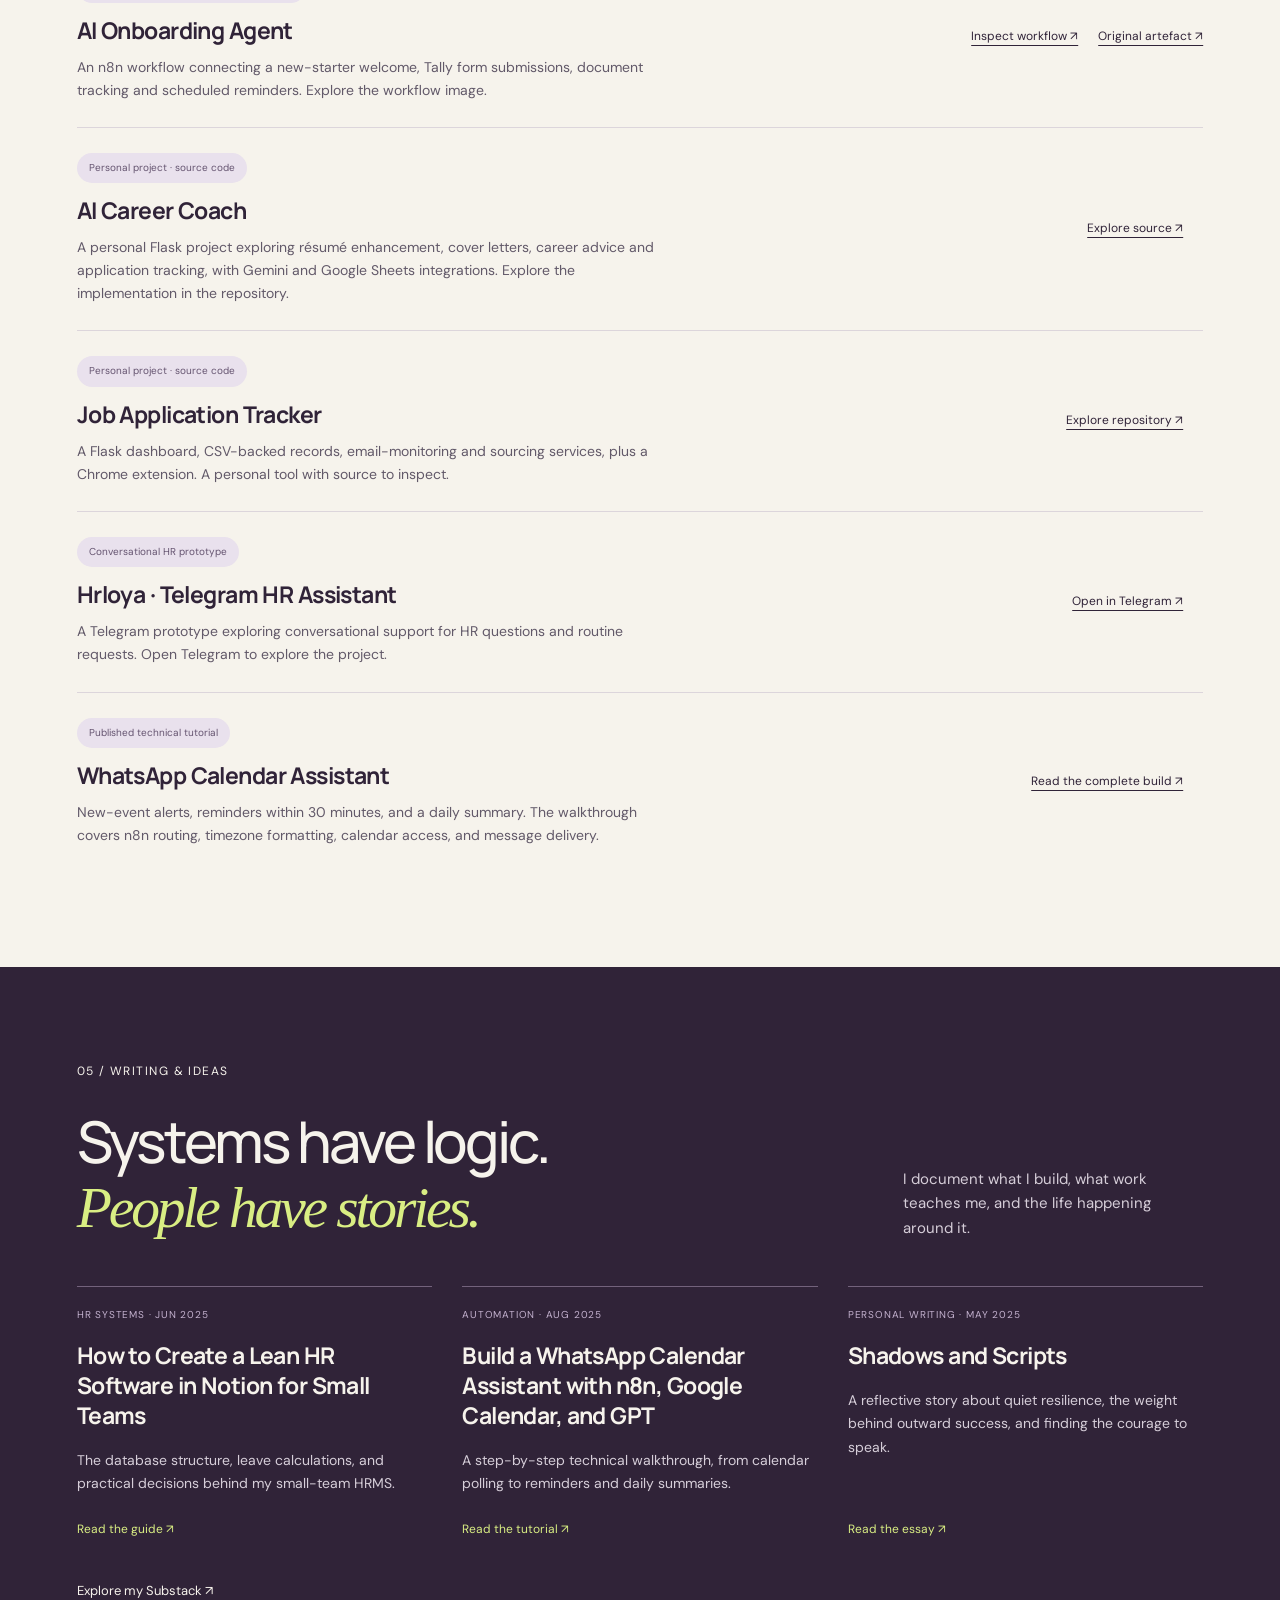
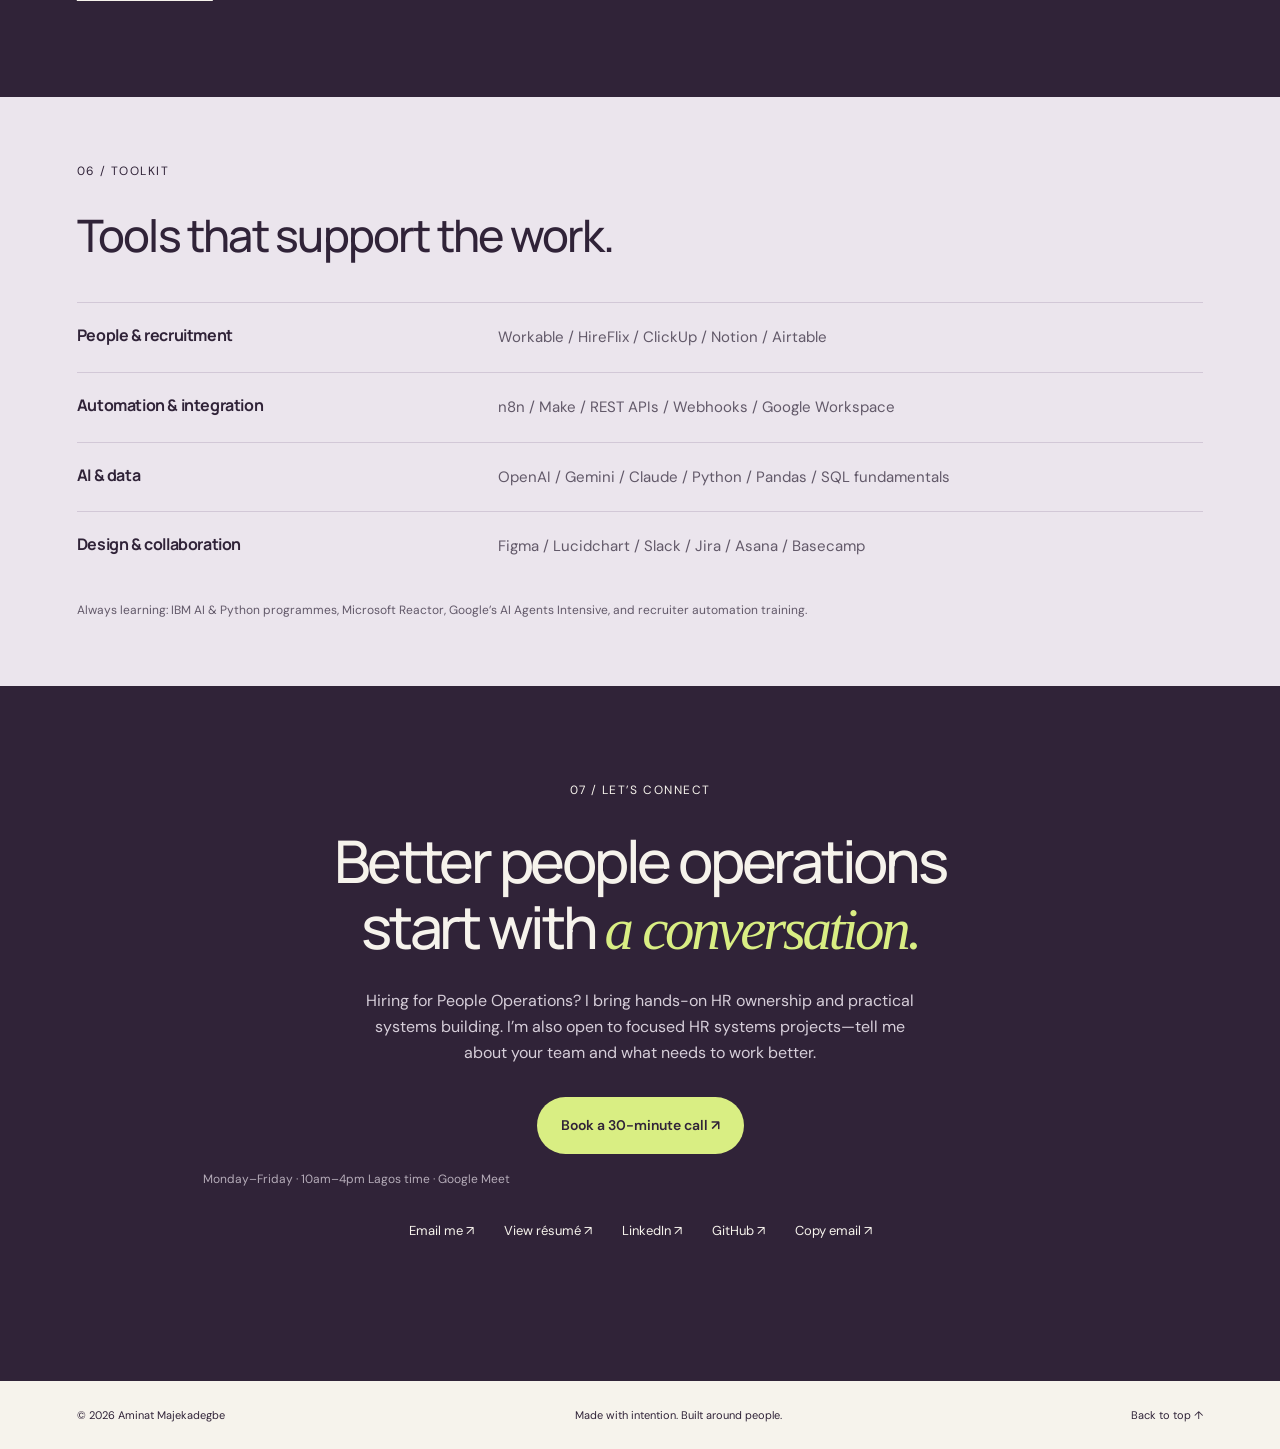
==== commit 3658b4c5: "Polish homepage copy, sharing metadata and leave demo explanation" ====
--- a/index.html
+++ b/index.html
@@ -1,8 +1,8 @@
 <!DOCTYPE html>
 
-<html lang="en"><head><meta charset="utf-8"/><meta content="width=device-width,initial-scale=1" name="viewport"/><title>Aminat Majekadegbe — People, systems &amp; possibility</title><meta content="People Operations Lead and HR systems builder. Explore Aminat Majekadegbe’s recruitment, automation, performance, and AI projects." name="description"/><meta content="#302338" name="theme-color"/><link href="assets/favicon.svg" rel="icon" type="image/svg+xml"/><link href="style.css" rel="stylesheet"/><script defer="" src="evidence.js"></script></head>
-<body><a class="skip" href="#main">Skip to content</a><header><a class="wordmark" href="#">aminat<span>®</span></a><nav aria-label="Main navigation"><a href="#work">Work</a><a href="#writing">Writing</a><a href="#about">About</a><a href="https://calendar.google.com/calendar/appointments/schedules/AcZssZ3gdhxKCgad7jOKpsGMfdb-5xB73wn3RzXjmB8zJc9T6Veb1km9lkJjlpzTlpukU8B0T7m-A5vB" rel="noopener" target="_blank">Book a call ↗</a></nav><button aria-expanded="false" aria-label="Toggle navigation" class="menu">Menu +</button></header>
-<main id="main"><section class="hero"><div class="hero-top"><span class="eyebrow"><i></i> PEOPLE OPERATIONS · HR SYSTEMS · AI</span><span class="issue">BASED IN LAGOS · EXPERIENCE WITH GLOBAL TEAMS</span></div><div class="hero-grid"><div><h1>People first.<br/>Systems that<br/><em>make it work.</em></h1><p class="intro">I’m Aminat Majekadegbe, a People Operations Lead who builds the systems behind better work—from employee lifecycle processes to practical HR tools and automations.</p><a class="button lime" href="#work">Explore my work <span>↘</span></a><a class="textlink" href="#about">Meet the person behind it</a><a class="resume-link" href="assets/aminat-majekadegbe-cv.pdf" rel="noopener" target="_blank">View résumé ↗</a></div><div class="portrait-wrap"><div class="portrait-label">THE HUMAN BEHIND THE SYSTEMS</div><img alt="Aminat Majekadegbe" class="portrait" height="640" src="assets/headshot.jpg" width="540"/><div class="portrait-note"><span>Currently</span><strong>People Operations Lead</strong><small>Shae Group · February 2026 — present</small></div><span aria-hidden="true" class="asterisk">✳</span></div></div><div class="hero-bottom"><span>HR practitioner. Systems thinker. Builder. Writer.</span><a href="#leadership">SCROLL TO EXPLORE ↓</a></div></section><section class="leadership" id="leadership"><div class="section-label">01 / PEOPLE OPERATIONS, IN PRACTICE</div><div class="lead-grid"><div><h2>Ownership across<br/>the employee lifecycle.</h2><p>At Shae Group, I lead People Operations across a globally distributed employee and contractor workforce, partnering with department heads and leadership to turn business needs into workable people processes.</p><a class="textlink" href="#about">See my career progression ↓</a></div><div class="remit"><article><span>HIRING &amp; TALENT</span><h3>From requirements to readiness</h3><p>Own full-cycle recruitment, define role-specific success criteria with department heads, and build structured assessments and selection workflows.</p></article><article><span>PERFORMANCE &amp; MANAGER SUPPORT</span><h3>Clear expectations, ongoing support</h3><p>Own the performance cycle: measurable KPIs, 90-day check-ins, six-month probation reviews, self-assessments, manager evaluations, and KPI realignment.</p></article><article><span>LIFECYCLE &amp; GOVERNANCE</span><h3>Consistency through every transition</h3><p>Design onboarding and offboarding frameworks, policies, SOPs, and reporting. Support employee relations and contractor lifecycle processes.</p></article></div></div><div class="proof"><div><strong>9 stages</strong><b>Shae Group</b><span>AI-assisted recruitment operating system</span></div><div><strong>~20 tasks</strong><b>Shae Group</b><span>gamified learning programme in ClickUp</span></div><div><strong>End-to-end HR</strong><b>GT Powertank</b><span>independent ownership of the HR function</span></div><div><strong>Process → product</strong><b>Bridgemead Consulting</b><span>mapped recruitment requirements for a job platform</span></div></div></section><section class="featured" id="work"><div class="section-label">02 / FEATURED CASE STUDIES</div><div class="section-heading"><h2>The work, <em>up close.</em></h2><p>Open the artefacts. Watch the workflow. Try the product. Selected work with direct access to what I’ve built.</p></div><div class="featured-list"><article class="feature-card evidence-card"><a class="artefact-preview" href="case-studies/notion-hrms.html"><img alt="Public Notion HRMS product cover showing its employee records interface; employee rows excluded" height="620" loading="lazy" src="assets/notion-product.jpg" width="1100"/><span>ACTUAL PROJECT ARTEFACT <span aria-hidden="true">↗</span></span></a><div class="feature-copy"><span class="eyebrow">HR SYSTEMS / PUBLIC TEMPLATE</span><span class="case-status">Published template + implementation guide</span><h3>A lean HR system for small teams</h3><p>Employee records, attendance, and leave balances connected in one Notion workspace. Built from the realities of being the only HR person in a startup.</p><div class="evidence-actions"><a href="demos/leave-workflow.html">Try a quick demo →</a><a href="case-studies/notion-hrms.html">Read the build story</a><a href="https://majekadegbe.gumroad.com/l/diyhrms" rel="noopener noreferrer" target="_blank">Get the template ↗</a></div></div></article><article class="feature-card evidence-card"><a class="artefact-preview" href="case-studies/voice-interview-scheduler.html"><img alt="Actual n8n interview scheduler workflow from Aminat’s linked project recording" height="620" loading="lazy" src="assets/scheduler-workflow.jpg" width="1100"/><span>ACTUAL PROJECT ARTEFACT <span aria-hidden="true">↗</span></span></a><div class="feature-copy"><span class="eyebrow">RECRUITMENT AUTOMATION / RECORDED DEMO</span><span class="case-status">Workflow recording available · 1 min 23 sec</span><h3>Candidate outreach, without the coordination loop</h3><p>A voice-assistant workflow that connects candidate records, calls, scheduling, and follow-up. Inspect the real n8n build and its outcome routing.</p><div class="evidence-actions"><a href="case-studies/voice-interview-scheduler.html">Explore the workflow</a><a href="https://drive.google.com/file/d/18DO9wViiikwcE-659NkOVD2WNPyPufXH/view" rel="noopener noreferrer" target="_blank">Watch the recording ↗</a></div></div></article><article class="feature-card evidence-card"><a class="artefact-preview" href="case-studies/culturecore.html"><img alt="Culturecore Voice Architect showing a selected warm culture archetype and generated voice standard" height="620" loading="lazy" src="assets/culturecore-product.jpg" width="1100"/><span>ACTUAL PROJECT ARTEFACT <span aria-hidden="true">↗</span></span></a><div class="feature-copy"><span class="eyebrow">PRODUCT BUILD / INTERACTIVE PROTOTYPE</span><span class="case-status">Public prototype · voice generation tested</span><h3>Turning culture into a communication standard</h3><p>Choose a culture archetype and turn it into vocabulary, emotional pillars, and example communication. A working interface visitors can explore.</p><div class="evidence-actions"><a href="case-studies/culturecore.html">See the product decisions</a><a href="https://culturecoresaas.netlify.app/dashboard" rel="noopener noreferrer" target="_blank">Try Voice Architect ↗</a></div></div></article></div></section><section class="about" id="about"><div class="section-label">03 / CAREER &amp; CONTEXT</div><div class="about-grid"><div><h2>The experience behind the work.</h2><p>I work where people, processes, and technology meet. My path has taken me from HR research and recruitment support to high-volume employee operations, independently managing an HR function, and leading People Operations for a global team.</p><p>I care about the details that change how work feels: a clear welcome, a fair assessment, a policy someone can actually understand, a reminder that arrives at the right time.</p><p>Beyond HR, I write. CareerScript is a space for practical HR resources and career stories; my personal journal, Shadows, makes room for reflection. Documenting systems and documenting life both begin with paying attention.</p><div class="education"><span>FOUNDATION</span><strong>BSc. Industrial Relations &amp; Personnel Management</strong><p>University of Ilorin · Best Graduating Student in Department · GPA 4.32/5.0</p></div></div><div class="timeline"><article><time>FEB 2026 — PRESENT</time><h3>People Operations Lead</h3><span>Shae Group · Brisbane, Australia</span><p>Global employee and contractor lifecycle, full-cycle hiring, performance management, and technology-enabled operations.</p></article><article><time>JAN 2025 — FEB 2026</time><h3>Human Resource Officer</h3><span>GT Powertank · Lagos</span><p>Independently managed HR; built a Notion HR system, recruitment automation, policies, and lifecycle processes.</p></article><article><time>NOV 2024 — JAN 2025</time><h3>Employee Relations Specialist</h3><span>PalmPay · Lagos</span><p>Employee concerns, grievance processes, and records for 1,000+ employees across seven states.</p></article><article><time>MAR 2024 — NOV 2024</time><h3>Human Resource Assistant</h3><span>PalmPay · Lagos</span><p>High-volume recruitment support, onboarding for 300+ employees, and structured exit feedback.</p></article><article><time>OCT 2023 — MAR 2024</time><h3>Human Resources Intern</h3><span>Bridgemead Consulting · Lagos</span><p>Recruitment research, process mapping, and functional requirements for a job platform.</p></article></div></div></section><section class="evidence-library" id="library"><div class="section-label">04 / MORE TO EXPLORE</div><div class="section-heading"><h2>Builds with a way in.</h2><p>Distinct projects, clearly labelled. Follow the demo, source, or published walkthrough.</p></div><div class="library-list"><article><div><span class="case-status">Public workflow image</span><h3>AI Onboarding Agent</h3><p>Sheet-triggered welcome flow, Tally submissions, document tracking, and scheduled reminders. The CV link opens an actual n8n workflow image.</p></div><a href="assets/onboarding-workflow.jpg" target="_blank">Inspect workflow ↗</a><a href="https://drive.google.com/file/d/1p-HJGGyhcV3Yo1BP60CoSWGHGQa1uvFR/view" rel="noopener" target="_blank">Original artefact ↗</a></article><article><div><span class="case-status">Source reviewed · hosted app loading during review</span><h3>AI Career Coach</h3><p>Flask routes for résumé enhancement, cover letters, career advice, and application tracking. Gemini generation and Google Sheets integration are implemented in the public source.</p></div><a href="https://github.com/ThegalDev/ai-career-coach" rel="noopener" target="_blank">Explore source ↗</a><a href="https://ai-career-coach-c0n0.onrender.com" rel="noopener" target="_blank">Open hosted app ↗</a></article><article><div><span class="case-status">Local application · source available</span><h3>Job Application Tracker</h3><p>A Flask dashboard, CSV-backed records, email-monitoring and sourcing services, plus a Chrome extension. A personal tool with source to inspect.</p></div><a href="https://github.com/ThegalDev/job-application-tracker" rel="noopener" target="_blank">Explore repository ↗</a></article><article><div><span class="case-status">Telegram link verified · chat flow untested</span><h3>Hrloya · Telegram HR Assistant</h3><p>A conversational HR project for policy questions, leave requests, and routine support. Requires Telegram to explore the conversation.</p></div><a href="https://t.me/Hrloya_bot" rel="noopener" target="_blank">Open in Telegram ↗</a></article><article><div><span class="case-status">Published technical tutorial</span><h3>WhatsApp Calendar Assistant</h3><p>New-event alerts, reminders within 30 minutes, and a daily summary. The walkthrough covers n8n routing, timezone formatting, calendar access, and message delivery.</p></div><a href="https://aminatmajekadegbe.substack.com/p/build-a-whatsapp-calendar-assistant" rel="noopener" target="_blank">Read the complete build ↗</a></article></div></section><section class="writing-section" id="writing"><div class="section-label">05 / WRITING &amp; IDEAS</div><div class="writing-heading"><h2>Systems have logic.<br/><em>People have stories.</em></h2><p>I document what I build, what work teaches me, and the life happening around it.</p></div><div class="writing-list"><a href="https://aminatmajekadegbe.substack.com/p/how-to-create-a-lean-hr-software" rel="noopener" target="_blank"><span>HR SYSTEMS · JUN 2025</span><h3>How to Create a Lean HR Software in Notion for Small Teams</h3><p>The database structure, leave calculations, and practical decisions behind my small-team HRMS.</p><span>Read the guide ↗</span></a><a href="https://aminatmajekadegbe.substack.com/p/build-a-whatsapp-calendar-assistant" rel="noopener" target="_blank"><span>AUTOMATION · AUG 2025</span><h3>Build a WhatsApp Calendar Assistant with n8n, Google Calendar, and GPT</h3><p>A step-by-step technical walkthrough, from calendar polling to reminders and daily summaries.</p><span>Read the tutorial ↗</span></a><a href="https://aminatmajekadegbe.substack.com/p/shadows-and-scripts" rel="noopener" target="_blank"><span>PERSONAL WRITING · MAY 2025</span><h3>Shadows and Scripts</h3><p>Another side of my writing, beyond workflows and work.</p><span>Read the essay ↗</span></a></div><a class="textlink" href="https://aminatmajekadegbe.substack.com" rel="noopener" target="_blank">Explore my Substack ↗</a></section>
+<html lang="en"><head><meta charset="utf-8"/><meta content="width=device-width,initial-scale=1" name="viewport"/><title>Aminat Majekadegbe — People, systems &amp; possibility</title><meta content="People Operations Lead and HR systems builder. Explore Aminat Majekadegbe’s recruitment, automation, performance, and AI projects." name="description"/><meta content="#302338" name="theme-color"/><link href="assets/favicon.svg" rel="icon" type="image/svg+xml"/><link href="style.css" rel="stylesheet"/><script defer="" src="evidence.js"></script><link href="https://aminatmajekadegbe.netlify.app/" rel="canonical"/><meta content="website" property="og:type"/><meta content="Aminat Majekadegbe" property="og:site_name"/><meta content="Aminat Majekadegbe — People, systems &amp; possibility" property="og:title"/><meta content="People Operations Lead and HR systems builder. Explore Aminat Majekadegbe’s recruitment, automation, performance, and AI projects." property="og:description"/><meta content="https://aminatmajekadegbe.netlify.app/" property="og:url"/><meta content="https://aminatmajekadegbe.netlify.app/assets/headshot.jpg" property="og:image"/><meta content="Aminat Majekadegbe, People Operations Lead" property="og:image:alt"/><meta content="summary_large_image" name="twitter:card"/><meta content="Aminat Majekadegbe — People, systems &amp; possibility" name="twitter:title"/><meta content="People Operations Lead and HR systems builder. Explore Aminat Majekadegbe’s recruitment, automation, performance, and AI projects." name="twitter:description"/><meta content="https://aminatmajekadegbe.netlify.app/assets/headshot.jpg" name="twitter:image"/></head>
+<body><a class="skip" href="#main">Skip to content</a><header><a class="wordmark" href="#">aminat</a><nav aria-label="Main navigation"><a href="#work">Work</a><a href="#writing">Writing</a><a href="#about">About</a><a href="https://calendar.google.com/calendar/appointments/schedules/AcZssZ3gdhxKCgad7jOKpsGMfdb-5xB73wn3RzXjmB8zJc9T6Veb1km9lkJjlpzTlpukU8B0T7m-A5vB" rel="noopener" target="_blank">Book a call ↗</a></nav><button aria-expanded="false" aria-label="Toggle navigation" class="menu">Menu +</button></header>
+<main id="main"><section class="hero"><div class="hero-top"><span class="eyebrow"><i></i> PEOPLE OPERATIONS · HR SYSTEMS · AI</span><span class="issue">LAGOS, NIGERIA · WORKING WITH GLOBAL TEAMS</span></div><div class="hero-grid"><div><h1>People first.<br/>Systems that<br/><em>make it work.</em></h1><p class="intro">I’m Aminat Majekadegbe, a People Operations Lead building clear employee processes and practical HR systems. Based in Lagos, I work remotely with global teams.</p><a class="button lime" href="#work">Explore my work <span>↘</span></a><a class="textlink" href="#about">Meet the person behind it</a><a class="resume-link" href="assets/aminat-majekadegbe-cv.pdf" rel="noopener" target="_blank">View résumé ↗</a></div><div class="portrait-wrap"><div class="portrait-label">THE HUMAN BEHIND THE SYSTEMS</div><img alt="Aminat Majekadegbe" class="portrait" height="640" src="assets/headshot.jpg" width="540"/><div class="portrait-note"><span>Currently</span><strong>People Operations Lead</strong><small>Shae Group · February 2026 — present</small></div><span aria-hidden="true" class="asterisk">✳</span></div></div><div class="hero-bottom"><span>HR practitioner. Systems thinker. Builder. Writer.</span><a href="#leadership">SCROLL TO EXPLORE ↓</a></div></section><section class="leadership" id="leadership"><div class="section-label">01 / PEOPLE OPERATIONS, IN PRACTICE</div><div class="lead-grid"><div><h2>Ownership across<br/>the employee lifecycle.</h2><p>At Shae Group, I lead People Operations across a globally distributed employee and contractor workforce, partnering with department heads and leadership to turn business needs into workable people processes.</p><a class="textlink" href="#about">See my career progression ↓</a></div><div class="remit"><article><span>HIRING &amp; TALENT</span><h3>From requirements to readiness</h3><p>Own full-cycle recruitment, define role-specific success criteria with department heads, and build structured assessments and selection workflows.</p></article><article><span>PERFORMANCE &amp; MANAGER SUPPORT</span><h3>Clear expectations, ongoing support</h3><p>Own the performance cycle: measurable KPIs, 90-day check-ins, six-month probation reviews, self-assessments, manager evaluations, and KPI realignment.</p></article><article><span>LIFECYCLE &amp; GOVERNANCE</span><h3>Consistency through every transition</h3><p>Design onboarding and offboarding frameworks, policies, SOPs, and reporting. Support employee relations and contractor lifecycle processes.</p></article></div></div><div class="proof"><div><strong>9 stages</strong><b>Shae Group</b><span>AI-assisted recruitment operating system</span></div><div><strong>~20 tasks</strong><b>Shae Group</b><span>gamified learning programme in ClickUp</span></div><div><strong>End-to-end HR</strong><b>GT Powertank</b><span>independent ownership of the HR function</span></div><div><strong>Process → product</strong><b>Bridgemead Consulting</b><span>mapped recruitment requirements for a job platform</span></div></div></section><section class="featured" id="work"><div class="section-label">02 / FEATURED CASE STUDIES</div><div class="section-heading"><h2>The work, <em>up close.</em></h2><p>Open the artefacts. Watch the workflow. Try the product. Selected work with direct access to what I’ve built.</p></div><div class="featured-list"><article class="feature-card evidence-card"><a class="artefact-preview" href="case-studies/notion-hrms.html"><img alt="Public Notion HRMS product cover showing its employee records interface; employee rows excluded" height="620" loading="lazy" src="assets/notion-product.jpg" width="1100"/><span>ACTUAL PROJECT ARTEFACT <span aria-hidden="true">↗</span></span></a><div class="feature-copy"><span class="eyebrow">HR SYSTEMS / PUBLIC TEMPLATE</span><span class="case-status">Published template + implementation guide</span><h3>A lean HR system for small teams</h3><p>Employee records, attendance, and leave balances connected in one Notion workspace. Built from the realities of being the only HR person in a startup.</p><div class="evidence-actions"><a href="demos/leave-workflow.html">Try a quick demo →</a><a href="case-studies/notion-hrms.html">Read the build story</a><a href="https://majekadegbe.gumroad.com/l/diyhrms" rel="noopener noreferrer" target="_blank">View template &amp; pricing ↗</a></div></div></article><article class="feature-card evidence-card"><a class="artefact-preview" href="case-studies/voice-interview-scheduler.html"><img alt="Actual n8n interview scheduler workflow from my project recording" height="620" loading="lazy" src="assets/scheduler-workflow.jpg" width="1100"/><span>ACTUAL PROJECT ARTEFACT <span aria-hidden="true">↗</span></span></a><div class="feature-copy"><span class="eyebrow">RECRUITMENT AUTOMATION / RECORDED DEMO</span><span class="case-status">Workflow recording available · 1 min 23 sec</span><h3>Candidate outreach, without the coordination loop</h3><p>A voice-assistant workflow that connects candidate records, calls, scheduling, and follow-up. Inspect the real n8n build and its outcome routing.</p><div class="evidence-actions"><a href="case-studies/voice-interview-scheduler.html">Explore the workflow</a><a href="https://drive.google.com/file/d/18DO9wViiikwcE-659NkOVD2WNPyPufXH/view" rel="noopener noreferrer" target="_blank">Watch the recording ↗</a></div></div></article><article class="feature-card evidence-card"><a class="artefact-preview" href="case-studies/culturecore.html"><img alt="Culturecore Voice Architect showing a selected warm culture archetype and generated voice standard" height="620" loading="lazy" src="assets/culturecore-product.jpg" width="1100"/><span>ACTUAL PROJECT ARTEFACT <span aria-hidden="true">↗</span></span></a><div class="feature-copy"><span class="eyebrow">PRODUCT BUILD / INTERACTIVE PROTOTYPE</span><span class="case-status">Public prototype · voice generation tested</span><h3>Turning culture into a communication standard</h3><p>Choose a culture archetype and turn it into vocabulary, emotional pillars, and example communication. A working interface visitors can explore.</p><div class="evidence-actions"><a href="case-studies/culturecore.html">See the product decisions</a><a href="https://culturecoresaas.netlify.app/dashboard" rel="noopener noreferrer" target="_blank">Try Voice Architect ↗</a></div></div></article></div></section><section class="about" id="about"><div class="section-label">03 / CAREER &amp; CONTEXT</div><div class="about-grid"><div><h2>The experience behind the work.</h2><p>I work where people, processes, and technology meet. My path has taken me from HR research and recruitment support to high-volume employee operations, independently managing an HR function, and leading People Operations for a global team.</p><p>I care about the details that change how work feels: a clear welcome, a fair assessment, a policy someone can actually understand, a reminder that arrives at the right time.</p><p>Beyond HR, I write about practical systems, career experiences and the life happening around work. <a href="https://aminatmajekadegbe.substack.com" rel="noopener" target="_blank">Explore my writing on Substack ↗</a></p><div class="education"><span>FOUNDATION</span><strong>BSc. Industrial Relations &amp; Personnel Management</strong><p>University of Ilorin · Best Graduating Student in Department · GPA 4.32/5.0</p></div></div><div class="timeline"><article><time>FEB 2026 — PRESENT</time><h3>People Operations Lead</h3><span>Shae Group · Brisbane, Australia</span><p>Global employee and contractor lifecycle, full-cycle hiring, performance management, and technology-enabled operations.</p></article><article><time>JAN 2025 — FEB 2026</time><h3>Human Resource Officer</h3><span>GT Powertank · Lagos</span><p>Independently managed HR; built a Notion HR system, recruitment automation, policies, and lifecycle processes.</p></article><article><time>NOV 2024 — JAN 2025</time><h3>Employee Relations Specialist</h3><span>PalmPay · Lagos</span><p>Employee concerns, grievance processes, and records for 1,000+ employees across seven states.</p></article><article><time>MAR 2024 — NOV 2024</time><h3>Human Resource Assistant</h3><span>PalmPay · Lagos</span><p>High-volume recruitment support, onboarding for 300+ employees, and structured exit feedback.</p></article><article><time>OCT 2023 — MAR 2024</time><h3>Human Resources Intern</h3><span>Bridgemead Consulting · Lagos</span><p>Recruitment research, process mapping, and functional requirements for a job platform.</p></article></div></div></section><section class="evidence-library" id="library"><div class="section-label">04 / MORE TO EXPLORE</div><div class="section-heading"><h2>Builds with a way in.</h2><p>Distinct projects, clearly labelled. Follow the demo, source, or published walkthrough.</p></div><div class="library-list"><article><div><span class="case-status">Onboarding automation · workflow preview</span><h3>AI Onboarding Agent</h3><p>An n8n workflow connecting a new-starter welcome, Tally form submissions, document tracking and scheduled reminders. Explore the workflow image.</p></div><a href="assets/onboarding-workflow.jpg" target="_blank">Inspect workflow ↗</a><a href="https://drive.google.com/file/d/1p-HJGGyhcV3Yo1BP60CoSWGHGQa1uvFR/view" rel="noopener" target="_blank">Original artefact ↗</a></article><article><div><span class="case-status">Personal project · source code</span><h3>AI Career Coach</h3><p>A personal Flask project exploring résumé enhancement, cover letters, career advice and application tracking, with Gemini and Google Sheets integrations. Explore the implementation in the repository.</p></div><a href="https://github.com/ThegalDev/ai-career-coach" rel="noopener" target="_blank">Explore source ↗</a></article><article><div><span class="case-status">Personal project · source code</span><h3>Job Application Tracker</h3><p>A Flask dashboard, CSV-backed records, email-monitoring and sourcing services, plus a Chrome extension. A personal tool with source to inspect.</p></div><a href="https://github.com/ThegalDev/job-application-tracker" rel="noopener" target="_blank">Explore repository ↗</a></article><article><div><span class="case-status">Conversational HR prototype</span><h3>Hrloya · Telegram HR Assistant</h3><p>A Telegram prototype exploring conversational support for HR questions and routine requests. Open Telegram to explore the project.</p></div><a href="https://t.me/Hrloya_bot" rel="noopener" target="_blank">Open in Telegram ↗</a></article><article><div><span class="case-status">Published technical tutorial</span><h3>WhatsApp Calendar Assistant</h3><p>New-event alerts, reminders within 30 minutes, and a daily summary. The walkthrough covers n8n routing, timezone formatting, calendar access, and message delivery.</p></div><a href="https://aminatmajekadegbe.substack.com/p/build-a-whatsapp-calendar-assistant" rel="noopener" target="_blank">Read the complete build ↗</a></article></div></section><section class="writing-section" id="writing"><div class="section-label">05 / WRITING &amp; IDEAS</div><div class="writing-heading"><h2>Systems have logic.<br/><em>People have stories.</em></h2><p>I document what I build, what work teaches me, and the life happening around it.</p></div><div class="writing-list"><a href="https://aminatmajekadegbe.substack.com/p/how-to-create-a-lean-hr-software" rel="noopener" target="_blank"><span>HR SYSTEMS · JUN 2025</span><h3>How to Create a Lean HR Software in Notion for Small Teams</h3><p>The database structure, leave calculations, and practical decisions behind my small-team HRMS.</p><span>Read the guide ↗</span></a><a href="https://aminatmajekadegbe.substack.com/p/build-a-whatsapp-calendar-assistant" rel="noopener" target="_blank"><span>AUTOMATION · AUG 2025</span><h3>Build a WhatsApp Calendar Assistant with n8n, Google Calendar, and GPT</h3><p>A step-by-step technical walkthrough, from calendar polling to reminders and daily summaries.</p><span>Read the tutorial ↗</span></a><a href="https://aminatmajekadegbe.substack.com/p/shadows-and-scripts" rel="noopener" target="_blank"><span>PERSONAL WRITING · MAY 2025</span><h3>Shadows and Scripts</h3><p>A reflective story about quiet resilience, the weight behind outward success, and finding the courage to speak.</p><span>Read the essay ↗</span></a></div><a class="textlink" href="https://aminatmajekadegbe.substack.com" rel="noopener" target="_blank">Explore my Substack ↗</a></section>
 <section class="toolkit"><div class="section-label">06 / TOOLKIT</div><h2>Tools that support the work.</h2><div class="toolrows"><div><h3>People &amp; recruitment</h3><p>Workable / HireFlix / ClickUp / Notion / Airtable</p></div><div><h3>Automation &amp; integration</h3><p>n8n / Make / REST APIs / Webhooks / Google Workspace</p></div><div><h3>AI &amp; data</h3><p>OpenAI / Gemini / Claude / Python / Pandas / SQL fundamentals</p></div><div><h3>Design &amp; collaboration</h3><p>Figma / Lucidchart / Slack / Jira / Asana / Basecamp</p></div></div><p class="learning">Always learning: IBM AI &amp; Python programmes, Microsoft Reactor, Google’s AI Agents Intensive, and recruiter automation training.</p></section>
-<section class="contact" id="contact"><div class="section-label">07 / LET’S CONNECT</div><h2>Better people operations<br/>start with <em>a conversation.</em></h2><p>For People Operations roles and practical HR systems projects. Tell me about the team, the challenge, and where you need more structure.</p><a class="button lime" href="https://calendar.google.com/calendar/appointments/schedules/AcZssZ3gdhxKCgad7jOKpsGMfdb-5xB73wn3RzXjmB8zJc9T6Veb1km9lkJjlpzTlpukU8B0T7m-A5vB" rel="noopener" target="_blank">Book a 30-minute call ↗</a><p class="booking-note">Monday–Friday · 10am–4pm Lagos time · Google Meet</p><div class="contact-links"><a href="mailto:majekadegbeaminat85@gmail.com">Email me ↗</a><a href="assets/aminat-majekadegbe-cv.pdf" rel="noopener" target="_blank">View résumé ↗</a><a href="https://www.linkedin.com/in/aminat-majekadegbe/" rel="noopener noreferrer" target="_blank">LinkedIn ↗</a><a href="https://github.com/ThegalDev" rel="noopener noreferrer" target="_blank">GitHub ↗</a><button id="copy-email">Copy email ↗</button></div><p aria-live="polite" id="copy-status"></p></section></main><footer><span>© <span id="year">2026</span> Aminat Majekadegbe</span><span>Made with intention. Built around people.</span><a href="#">Back to top ↑</a></footer>
+<section class="contact" id="contact"><div class="section-label">07 / LET’S CONNECT</div><h2>Better people operations<br/>start with <em>a conversation.</em></h2><p>Hiring for People Operations? I bring hands-on HR ownership and practical systems building. I’m also open to focused HR systems projects—tell me about your team and what needs to work better.</p><a class="button lime" href="https://calendar.google.com/calendar/appointments/schedules/AcZssZ3gdhxKCgad7jOKpsGMfdb-5xB73wn3RzXjmB8zJc9T6Veb1km9lkJjlpzTlpukU8B0T7m-A5vB" rel="noopener" target="_blank">Book a 30-minute call ↗</a><p class="booking-note">Monday–Friday · 10am–4pm Lagos time · Google Meet</p><div class="contact-links"><a href="mailto:majekadegbeaminat85@gmail.com">Email me ↗</a><a href="assets/aminat-majekadegbe-cv.pdf" rel="noopener" target="_blank">View résumé ↗</a><a href="https://www.linkedin.com/in/aminat-majekadegbe/" rel="noopener noreferrer" target="_blank">LinkedIn ↗</a><a href="https://github.com/ThegalDev" rel="noopener noreferrer" target="_blank">GitHub ↗</a><button id="copy-email">Copy email ↗</button></div><p aria-live="polite" id="copy-status"></p></section></main><footer><span>© <span id="year">2026</span> Aminat Majekadegbe</span><span>Made with intention. Built around people.</span><a href="#">Back to top ↑</a></footer>
 </body></html>
--- a/style.css
+++ b/style.css
@@ -18,3 +18,6 @@
 .leadership .proof{grid-template-columns:repeat(4,minmax(0,1fr));gap:25px}.leadership .proof strong{font-size:clamp(23px,2.8vw,36px);line-height:1.25;margin-bottom:12px}.leadership .proof b{display:block;font-size:12px;font-weight:600;margin-bottom:6px}.leadership .proof span{max-width:220px}.demo-page .interactive-lab{padding-top:65px}.demo-explainer h2{font-size:42px}.demo-guide{display:grid;grid-template-columns:repeat(3,1fr);gap:35px;margin:35px 0 55px}.demo-guide article{border-top:1px solid var(--line);padding-top:20px}.demo-guide article>span{font-size:12px;color:var(--muted)}.demo-guide h3{margin:12px 0}.demo-guide p,.demo-context p{font-size:15px;color:var(--muted)}.demo-context{max-width:760px;border-left:3px solid #9c7eab;padding-left:25px}.demo-context h3{margin-bottom:15px}@media(max-width:800px){.leadership .proof{grid-template-columns:repeat(2,minmax(0,1fr))}}@media(max-width:640px){.leadership .proof>div{display:block}.leadership .proof{gap:28px 20px}.demo-guide{grid-template-columns:1fr;gap:25px}.demo-page .interactive-lab{padding-top:40px}.demo-explainer h2{font-size:34px}}
 
 .contact .booking-note{font-size:12px;opacity:.8;margin:16px 0 28px}
+
+/* Review polish: readable context and a focused calculation disclosure. */
+.hero-top{flex-wrap:wrap;align-items:center}.hero-top .eyebrow{display:inline-flex;align-items:center;gap:4px}.hero-top .issue{padding-left:20px;border-left:1px solid var(--line)}.about-grid>div>p a{text-decoration:underline;text-underline-offset:4px}.demo-page .lab-intro h1{font-size:clamp(34px,4vw,55px);line-height:1.12;letter-spacing:-.055em}.formula-details{margin-top:28px;border:1px solid var(--line);border-radius:8px;padding:18px 20px}.formula-details summary{cursor:pointer;font-weight:600;font-size:14px}.formula-details p{font-size:13px;margin-top:15px}.formula-details pre{overflow:auto;padding:17px;background:#e9e3ed;border-radius:5px;font-size:12px;white-space:pre-wrap;overflow-wrap:anywhere}.formula-details summary:focus-visible{outline:3px solid #9a60c5;outline-offset:5px}@media(max-width:640px){.hero-top .issue{padding-left:0;border-left:0}.hero-top{gap:12px}.formula-details{padding:16px}}
